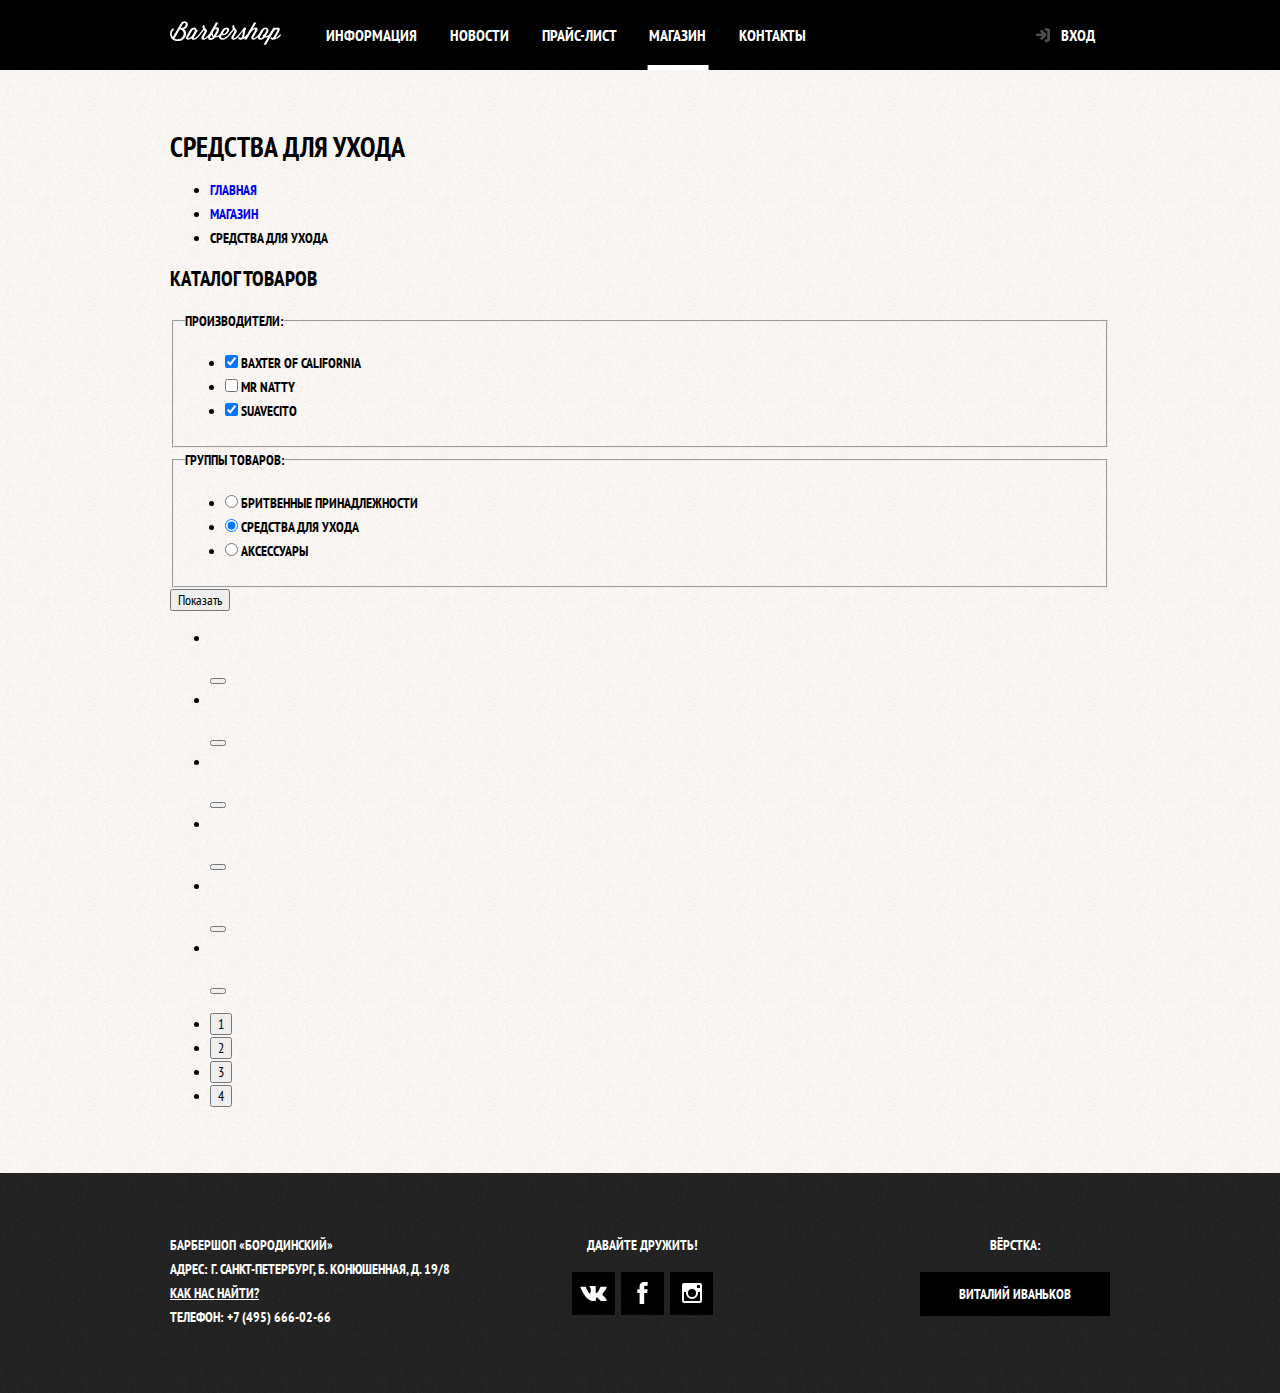
==== catalog.html @ a15e8969 "Исправлена вёрстка страницы Catalog" ====
<!DOCTYPE html>
<html lang="ru">

<head>
  <meta charset="UTF-8">
  <meta name="viewport" content="width=device-width, initial-scale=1.0">
  <link rel="stylesheet"
    href="https://fonts.googleapis.com/css?family=PT+Sans+Narrow:400,700&amp;subset=latin,cyrillic">
  <link rel="stylesheet" href="css/normalize.css">
  <link rel="stylesheet" href="css/style.css">
  <title>Барбершоп «Бородинский»</title>
</head>

<body class="inner-page">


  <header class="main-header">
    <nav class="main-navigation">
      <div class="main-navigation-wrapper">
        <div class="container">
          <a class="main-logo" href="index.html"><img src="img/icon/logo.svg" width="111" height="24"
              alt="Логотип барбершопа «Бородинский»"></a>
          <ul class="site-navigation">
            <li><a href="info.html">Информация</a></li>
            <li><a href="news.html">Новости</a></li>
            <li><a href="price.html">Прайс-лист</a></li>
            <li class="site-navigation-current"><a>Магазин</a></li>
            <li><a href="contacts.html">Контакты</a></li>
          </ul>
          <ul class="user-navigation">
            <li>
              <a class="login-link" href="login.html">
                Вход
              </a>
            </li>
          </ul>
        </div>
      </div>
    </nav>
  </header>

  <main class="container">

    <div class="inner-page-container">
      <h1 class="page-title">Средства для ухода</h1>
      <ul>
        <li><a href="index.html">Главная</a></li>
        <li><a href="catalog.html">Магазин</a></li>
        <li><a>Средства для ухода</a></li>
      </ul>
    </div>
    <section>
      <h2>Каталог товаров</h2>
      <div>
        <form class="filter" method="GET" action="">
          <fieldset>
            <legend>Производители:</legend>
            <ul>
              <li>
                <input type="checkbox" name="baxter-of-california" id="filter-baxter-of-california" checked>
                <label for="filter-baxter-of-california">
                  Baxter of California
                </label>
              </li>
              <li>
                <input type="checkbox" name="mr-natty" id="filter-mr-natty">
                <label for="filter-mr-natty">
                  Mr Natty
                </label>
              </li>
              <li>
                <input type="checkbox" name="suavecito" id="filter-suavecito" checked>
                <label for="filter-suavecito">
                  Suavecito
                </label>
              </li>
            </ul>
          </fieldset>
          <fieldset>
            <legend>Группы товаров:</legend>
            <ul>
              <li>
                <input type="radio" name="product-group" value="shaving" id="filter-shave">
                <label for="filter-shave">
                  Бритвенные принадлежности
                </label>
              </li>
              <li>
                <input type="radio" name="product-group" value="hair-care" id="filter-care" checked>
                <label for="filter-care">
                  Средства для ухода
                </label>
              </li>
              <li>
                <input type="radio" name="product-group" value="accessories" id="filter-accessories">
                <label for="filter-accessories">
                  Аксессуары
                </label>
              </li>
            </ul>
          </fieldset>
          <button type="submit">Показать</button>
        </form>
      </div>
      <div>
        <ul>
          <li>
            <img src="" alt="">
            <p><span></span></p>
            <span></span><button type="button"></button>
          </li>
          <li>
            <img src="" alt="">
            <p><span></span></p>
            <span></span><button type="button"></button>
          </li>
          <li>
            <img src="" alt="">
            <p><span></span></p>
            <span></span><button type="button"></button>
          </li>
          <li>
            <img src="" alt="">
            <p><span></span></p>
            <span></span><button type="button"></button>
          </li>
          <li>
            <img src="" alt="">
            <p><span></span></p>
            <span></span><button type="button"></button>
          </li>
          <li>
            <img src="" alt="">
            <p><span></span></p>
            <span></span><button type="button"></button>
          </li>
        </ul>
      </div>
      <div>
        <ul>
          <li><button type="button">1</button></li>
          <li><button type="button">2</button></li>
          <li><button type="button">3</button></li>
          <li><button type="button">4</button></li>
        </ul>
      </div>
    </section>
  </main>

  <footer class="main-footer">
    <div class="container">
      <p class="footer-contacts">
        Барбершоп «Бородинский»<br>
        Адрес: г. Санкт-Петербург, Б. Конюшенная, д. 19/8<br>
        <a href="map.html">Как нас найти?</a><br>
        Телефон: +7 (495) 666-02-66
      </p>

      <div class="footer-social">
        <b>Давайте дружить!</b>
        <ul>
          <li>
            <a class="social-button" href="#">
              <span class="visually-hidden">Вконтакте</span>
              <svg xmlns="http://www.w3.org/2000/svg" width="27" height="15" viewBox="0 0 26.14 14.91">
                <path
                  d="M26 13.47l-.09-.17a13.55 13.55 0 0 0-2.6-3q-.87-.83-1.1-1.12A1 1 0 0 1 22 8a10.27 10.27 0 0 1 1.22-1.78l.88-1.16q2.35-3.13 2-4L26 .94a.8.8 0 0 0-.4-.22 2.14 2.14 0 0 0-.87 0h-3.92a.51.51 0 0 0-.27 0h-.3a.6.6 0 0 0-.15.14.93.93 0 0 0-.14.24 22.22 22.22 0 0 1-1.46 3.06q-.5.84-.93 1.46a7 7 0 0 1-.71.91 4.94 4.94 0 0 1-.52.47q-.23.18-.35.15l-.23-.05a.9.9 0 0 1-.31-.33 1.49 1.49 0 0 1-.16-.53V1.6a3.14 3.14 0 0 0 0-.62 2.12 2.12 0 0 0-.14-.44.73.73 0 0 0-.28-.33 1.57 1.57 0 0 0-.46-.18A9 9 0 0 0 12.57 0a8.93 8.93 0 0 0-3.25.33 1.83 1.83 0 0 0-.52.41q-.25.3-.07.33a1.67 1.67 0 0 1 1.16.59l.08.16a2.6 2.6 0 0 1 .19.63 6.32 6.32 0 0 1 .12 1 10.59 10.59 0 0 1 0 1.7q-.07.71-.13 1.1a2.21 2.21 0 0 1-.18.64 2.69 2.69 0 0 1-.16.3l-.07.07a1 1 0 0 1-.37.07.86.86 0 0 1-.46-.19 3.27 3.27 0 0 1-.56-.52 7 7 0 0 1-.66-.93q-.37-.6-.76-1.42l-.22-.39q-.2-.38-.56-1.11t-.62-1.43A.9.9 0 0 0 5.2.9h-.07a.93.93 0 0 0-.22-.16A1.44 1.44 0 0 0 4.6.65L.87.68A1 1 0 0 0 .1.94L0 1a.44.44 0 0 0 0 .22 1.08 1.08 0 0 0 .08.37Q.9 3.53 1.86 5.31t1.66 2.87Q4.23 9.27 5 10.24t1 1.24l.37.41.34.33a8.06 8.06 0 0 0 1 .78 16.34 16.34 0 0 0 1.4.9 7.6 7.6 0 0 0 1.79.72 6.19 6.19 0 0 0 2 .22h1.57a1.08 1.08 0 0 0 .72-.3l.05-.07a.9.9 0 0 0 .1-.25 1.38 1.38 0 0 0 0-.37 4.48 4.48 0 0 1 .09-1.05 2.77 2.77 0 0 1 .23-.71 1.74 1.74 0 0 1 .29-.4 1.19 1.19 0 0 1 .23-.2h.11a.86.86 0 0 1 .77.21 4.52 4.52 0 0 1 .83.79q.39.47.93 1.05a6.41 6.41 0 0 0 1 .87l.27.16a3.31 3.31 0 0 0 .71.3 1.53 1.53 0 0 0 .76.07l3.48-.05a1.58 1.58 0 0 0 .8-.17.68.68 0 0 0 .34-.37 1.06 1.06 0 0 0 0-.46 1.71 1.71 0 0 0-.1-.36z"
                  fill="#fff" />
              </svg>
            </a>
          </li>
          <li>
            <a class="social-button" href="#">
              <span class="visually-hidden">Фейсбук</span>
              <svg xmlns="http://www.w3.org/2000/svg" width="19" height="22" viewBox="0 0 10.15 21.74">
                <path
                  d="M3.34 1.12A4.77 4.77 0 0 1 6.53 0h3.61v3.81H7.81a1.07 1.07 0 0 0-1.09.83v2.55h3.42c-.08 1.23-.24 2.45-.41 3.67h-3v10.87H2.21V10.86H0V7.21h2.19V3.66a3.83 3.83 0 0 1 1.15-2.54z"
                  fill="#fff" />
              </svg>
            </a>
          </li>
          <li>
            <a class="social-button" href="#">
              <span class="visually-hidden">Инстаграм</span>
              <svg xmlns="http://www.w3.org/2000/svg" width="20" height="20" viewBox="0 0 20 20">
                <path
                  d="M18 0H2a2 2 0 0 0-2 2v16a2 2 0 0 0 2 2h16a2 2 0 0 0 2-2V2a2 2 0 0 0-2-2zm-8 6a4 4 0 1 1-4 4 4 4 0 0 1 4-4zM2.5 18a.47.47 0 0 1-.5-.5V9h2.1a3.4 3.4 0 0 0-.1 1 6 6 0 1 0 12 0 3.4 3.4 0 0 0-.1-1H18v8.5a.47.47 0 0 1-.5.5zM18 4.5a.47.47 0 0 1-.5.5h-2a.47.47 0 0 1-.5-.5v-2a.47.47 0 0 1 .5-.5h2a.47.47 0 0 1 .5.5z"
                  fill="#fff" />
              </svg>
            </a>
          </li>
        </ul>
      </div>

      <p class="footer-copyright">
        <b>Вёрстка:</b>
        <a class="button" href="https://github.com/vaivankov">Виталий Иваньков</a>
      </p>
    </div>
  </footer>

  <section class="modal modal-login">
    <h2>Личный кабинет</h2>
    <p class="modal-description">Введите свой логин и пароль</p>
    <form class="login-form" method="POST" action="https://echo.htmlacademy.ru">
      <p>
        <label class="visually-hidden" for="user-login">Логин</label>
        <input class="login-icon-user" id="user-login" type="text" name="login" placeholder="email@example.com">
      </p>
      <p>
        <label class="visually-hidden" for="user-password">Пароль</label>
        <input class="login-icon-password" id="user-password" type="password" name="password"
          placeholder="&#149&#149&#149&#149&#149&#149&#149&#149&#149&#149&#149&#149">
      </p>
      <p class="login-help">
        <label class="login-checkbox">
          <input type="checkbox" name="remember" class="visually-hidden">
          <span class="checkbox-indicator"></span>
          Запомнить меня
        </label>
        <a class="restore" href="#">Я забыл пароль!</a>
      </p>
      <button class="button" type="submit">Войти</button>
    </form>
    <button class="modal-close" type="button">
      <span class="visually-hidden">Закрыть</span>
    </button>
  </section>

  <section class="modal modal-map">
    <h2 class="visually-hidden">Как до нас добраться</h2>
    <p>
      <img src="img/common/map.png" width="780" height="560"
        alt="Расположение офиса компании на карте по адресу: г. Санкт-Петербург, ул. Б. Конюшенная, д. 19/8">
    </p>
    <button class="modal-close" type="button">
      <span class="visually-hidden">Закрыть</span>
    </button>
  </section>

</body>

</html>
---- css/style.css ----
input[type="checkbox"].visually-hidden,
input[type="radio"].visually-hidden,
.visually-hidden:not(:focus):not(:active) {
	position: absolute;

	width: 1px;
	height: 1px;
	margin: -1px;
	border: 0;
	padding: 0;

	white-space: nowrap;

	clip-path: inset(100%);
	clip: rect(0 0 0 0);
	overflow: hidden;
}

body {
	min-width: 960px;
	margin: 0;
	padding: 0;

	font-family: "PT Sans Narrow", Arial, sans-serif;
	font-size: 14px;
	line-height: 24px;
	font-weight: 700;
	color: #ffffff;
	text-transform: uppercase;

	background-color: #000000;
	background-image: url("../img/common/bg.jpg");
	background-position: top center;
	background-repeat: no-repeat;
}

.inner-page {
	color: #000000;

	background-color: #f9f6f3;
	background-image: url("../img/common/pattern-light.png");
	background-position: 0 0;
	background-repeat: repeat;
}

a {
	text-decoration: none;
}

img {
	max-width: 100%;
	height: auto;
}

.button {
	display: inline-block;
	margin-right: 15px;
	padding: 10px 30px;

	font: inherit;
	text-align: center;
	color: #ffffff;
	vertical-align: middle;
	text-transform: uppercase;

	background-color: #000000;
	border: none;
}

.button:hover,
.button:focus,
.button:active {
	background-color: #663d15;
}

.button.disabled,
.button:disabled {
	cursor: default;
	opacity: 0.5;
	background-color: #000000;
}

.main-navigation {
	font-size: 16px;
	line-height: 20px;
	color: #ffffff;

	margin-bottom: 60px;

	background-color: #000000;
}

.site-navigation,
.user-navigation {
	list-style: none;
}

.site-navigation a,
.user-navigation a {
	display: block;
	padding: 25px 15px;

	color: #ffffff;
}

.site-navigation a:hover,
.site-navigation a:focus,
.user-navigation a:hover,
.user-navigation a:focus {
	background-color: #242424;
}

.feature-list {
	list-style: none;
}

.feature-item {
	text-align: center;
}

.feature-item h3 {
	position: relative;

	margin: 0;
	margin-bottom: 60px;

	font-size: 30px;
	line-height: 42px;
}

.feature-item h3::after {
	content: "";

	position: absolute;
	bottom: -30px;
	left: 50%;

	width: 20px;
	height: 20px;
	margin-left: -10px;

	background-color: #ffffff;

	transform: rotate(45deg);
}

.feature-item p {
	margin: 0 10px;
}

.index-columns {
	display: flex;
	justify-content: space-between;
	padding: 50px 80px;
	margin-bottom: 35px;

	color: #000000;

	background-color: #f8f5f2;
	background-image: url("../img/common/line.png"),
		url("../img/common/pattern-light.png");
	background-position: center, 0 0;
	background-repeat: no-repeat, repeat;
}

.index-columns h2 {
	margin: 0;
	margin-bottom: 25px;

	font-size: 30px;
	line-height: 30px;
}

.gallery {
	width: 300px;
}

.gallery-container {
	position: relative;

	height: 260px;
}

.gallery-content {
	height: 164px;
	margin: 0;

	background: #cccccc;
	border: 7px solid #ffffff;
}

.gallery-content img {
	width: 286px;
	height: 164px;
}

.appointment-item input {
	font: inherit;

	background-color: transparent;
	border: 2px solid #000000;
}

.appointment-item input:focus {
	border-color: #663d15;
}

.appointment .button {
	display: block;
	width: 100%;
	margin-top: 10px;
	margin-right: 0;
}

.inner-columns {
	display: flex;
	justify-content: space-between;
	flex-wrap: wrap;

	margin: 60px 0;
}

.inner-columns-left,
.inner-columns-right {
	width: 460px;
}

.inner-columns-left *:first-child,
.inner-columns-right *:first-child {
	margin-top: 0;
}

.inner-columns-left *:last-child,
.inner-columns-right *:last-child {
	margin-bottom: 0;
}

.inner-columns > h3:first-child {
	width: 460px;
	margin-top: 0;
	margin-right: 460px;
	margin-right: calc(100% - 460px);
}

.inner-content {
	margin-bottom: 75px;
}

.inner-content h2 {
	margin-top: 60px;
	margin-bottom: 30px;

	font-size: 24px;
	line-height: 30px;
}

.inner-content h3 {
	margin-top: 60px;
	margin-bottom: 30px;

	font-size: 20px;
	line-height: 24px;
}

.inner-content h2 + h3 {
	margin-top: 30px;
}

.inner-content p {
	margin: 14px 0;
}

.inner-content table {
	border-collapse: collapse;
}

.inner-content td {
	padding: 10px 15px;

	border: 2px solid #000;
}

.inner-content .big-heading {
	display: flex;
	align-items: center;

	margin-top: 55px;
	margin-bottom: 65px;

	font-size: 48px;
	line-height: 48px;
	text-align: center;
}

.big-heading::before,
.big-heading::after {
	content: "";

	flex-grow: 1;
	flex-shrink: 0;

	width: 50px;
	height: 2px;

	background: #000;
}

.big-heading::before {
	margin-right: 25px;
}

.big-heading::after {
	margin-left: 25px;
}

.custom-list-1 {
	margin: 14px 0;
	padding: 0;

	list-style: none;
}

.custom-list-1 li {
	position: relative;

	margin-bottom: 15px;
	padding-left: 20px;
}

.custom-list-1 li::before {
	content: "";

	position: absolute;
	top: 7px;
	left: 0;

	width: 7px;
	height: 7px;

	background-color: #000;
	transform: rotate(45deg);
}

.custom-table-1 {
	width: 100%;
}

.custom-table-1 td {
	width: 50%;
}

.custom-table-1 td:last-child {
	text-align: center;
}

.main-footer {
	color: #ffffff;

	background-color: #212121;
	background-image: url("../img/common/pattern-dark.png");
	background-position: 0 0;
	background-repeat: repeat;
}

.footer-contacts a {
	color: #ffffff;
	text-decoration: underline;
}

.footer-contacts a:hover,
.footer-contacts a:focus {
	text-decoration: none;
}

.footer-social {
	width: 145px;

	text-align: center;
}

.footer-social ul {
	display: flex;
	flex-wrap: wrap;
	justify-content: space-between;

	width: 141px;
	margin: 0 auto;
	padding: 0;

	list-style: none;
}

.social-button {
	display: flex;
	align-items: center;
	justify-content: center;
	margin-bottom: 10px;

	width: 43px;
	height: 43px;

	background-color: #000000;
}

.social-button:hover,
.social-button:focus {
	background-color: #ffffff;
}

.social-button:hover path,
.social-button:focus path {
	fill: #000000;
}

.footer-copyright {
	text-align: center;
}

.footer-copyright .button:hover,
.footer-copyright .button:focus {
	color: #000000;

	background-color: #ffffff;
}

.modal {
	color: #000000;

	background: #f8f3f0;
	background-image: url("../img/common/pattern-light.png");
	background-position: 0 0;
	background-repeat: repeat;
}

.modal h2 {
	font-size: 30px;
	line-height: 42px;
}

.login-form {
	margin: 0;
	margin-bottom: 10px;
}

.login-form .button {
	width: 100%;
	margin-right: 0;
}

.login-form .login-help {
	display: flex;
	flex-wrap: wrap;
	justify-content: space-between;
	margin: 15px 0;
}

.login-form input[type="text"],
.login-form input[type="password"] {
	box-sizing: border-box;
	width: 300px;
	padding: 10px 15px;
	padding-right: 40px;

	font: inherit;
	color: #000000;
	text-transform: inherit;

	background-color: #f9f6f3;
	border: 2px solid #000000;
}

.login-form input:focus {
	border-color: #663d15;
}

.login-checkbox {
	position: relative;

	padding-left: 30px;

	cursor: pointer;
}

.login-checkbox input[type="checkbox"] + .checkbox-indicator {
	position: absolute;
	top: 0;
	left: 0;

	width: 17px;
	height: 17px;

	border: 2px solid #000000;
}

.login-checkbox input[type="checkbox"]:focus + .checkbox-indicator {
	border-color: #663d15;
	outline: thin dotted;
	outline: 5px auto -webkit-focus-ring-color;
}

.login-checkbox input[type="checkbox"]:checked + .checkbox-indicator::before,
.login-checkbox input[type="checkbox"]:checked + .checkbox-indicator::after {
	content: "";

	position: absolute;
	top: 8px;
	left: 1px;

	width: 15px;
	height: 2px;

	background-color: #000000;
}

.login-checkbox input[type="checkbox"]:checked + .checkbox-indicator::before {
	transform: rotate(45deg);
}

.login-checkbox input[type="checkbox"]:checked + .checkbox-indicator::after {
	transform: rotate(-45deg);
}

.login-checkbox:hover,
.login-checkbox:focus {
	color: #663d15;
}

.login-icon-user {
	background-image: url("../img/icon/user.svg");
	background-position: 270px center;
	background-repeat: no-repeat;
}

.login-icon-password {
	background-image: url("../img/icon/lock.svg");
	background-position: 270px center;
	background-repeat: no-repeat;
}

.restore {
	color: inherit;
	text-decoration: underline;
}

.restore:hover,
.restore:focus {
	text-decoration: none;
}

.container {
	width: 940px;
	margin: 0 auto;
	padding: 0 10px;
}

.main-header {
	margin-bottom: 65px;
}

.main-navigation {
	display: flex;
	flex-direction: column;
	justify-content: space-around;
	align-items: center;
}

.main-header-logo {
	order: 2;
	width: 368px;
	min-height: 153px;

	margin-top: 60px;
}

.main-logo {
	margin-right: 30px;
}

.main-navigation-wrapper {
	width: 100%;
}

.main-navigation-wrapper .container {
	display: flex;
	justify-content: space-between;
	align-items: center;
	min-height: 70px;
}

.site-navigation {
	display: flex;
	flex-wrap: wrap;
	justify-content: space-between;
	width: 510px;
	margin: 0;
	margin-right: auto;
	padding: 0;

	list-style: none;
}

.site-navigation-current {
	position: relative;
}

.site-navigation-current::after {
	content: "";
	width: 70%;

	bottom: 0;
	left: 50%;

	transform: translate(-50%, 0);

	position: absolute;
	border-bottom: 5px solid white;
}

.user-navigation {
	display: flex;
	justify-content: flex-end;
	width: 140px;
	margin: 0;
	padding: 0;

	list-style: none;
}

.user-navigation .login-link {
	position: relative;
	padding-left: 50px;
}

.login-link::before {
	content: "";

	position: absolute;
	top: 27px;
	left: 24px;

	background-image: url("../img/icon/login.svg");
	background-repeat: no-repeat;
	background-position: 0 0;
	opacity: 0.3;

	width: 16px;
	height: 18px;
}

.login-link:hover::before,
.login-link:focus::before,
.login-link:active::before {
	opacity: 1;
}

.features {
	margin-bottom: 85px;
}

.features-list {
	display: flex;
	justify-content: space-between;
	margin: 0;
	padding: 0;

	list-style: none;

	min-height: 170px;
}

.feature-item {
	width: 280px;

	min-height: 170px;
}

.news {
	width: 380px;
}

.news-list {
	margin: 0;
	margin-bottom: 25px;
	padding: 0;

	list-style: none;
}

.news-list time {
	text-transform: none;
}

.news-item {
	margin-bottom: 20px;
}

.news-item > p {
	margin: 0;
}

.gallery-button {
	box-sizing: border-box;
	position: absolute;
	bottom: 0;

	width: 140px;
	margin: 0;
}

.gallery-button-back {
	left: 0;
}

.gallery-button-next {
	right: 0;
}

.contacts {
	width: 350px;
}

.contacts p {
	margin: 0;
	margin-bottom: 20px;
}

.appointment {
	width: 300px;
}

.appointment-info {
	margin: 0;
	margin-bottom: 15px;
}

.appointment-form {
	display: flex;
	flex-wrap: wrap;
	justify-content: space-between;
}

.appointment-item {
	width: 140px;
	margin: 0;
	margin-bottom: 10px;
}

.appointment-item input {
	box-sizing: border-box;
	width: 140px;
	padding: 6px 15px 6px 7px;

	font: inherit;
}

.appointment-item input:focus {
	border-color: #663d15;
}

.appointment-item label {
	display: block;
	margin-bottom: 5px;
	margin-left: 15px;
}

.main-footer {
	padding: 60px 0;
	margin-top: 65px;
}

.main-footer .container {
	display: flex;
}

.footer-contacts {
	width: 320px;
	margin: 0;
	margin-right: 80px;

	min-height: 100px;
}

.footer-social {
	width: 145px;
	min-height: 100px;
}

.footer-social b {
	display: block;
	margin-bottom: 15px;
}

.footer-copyright {
	width: 190px;
	margin: 0;
	margin-left: auto;
}

.footer-copyright b {
	display: block;
	margin-bottom: 15px;
}

.footer-copyright a {
	display: block;
	margin-right: 0;
}

.modal {
	position: fixed;

	color: #000000;

	background-color: #f8f3f0;
	background-image: url("../img/common/pattern-light.png");
	background-position: 0 0;
	background-repeat: repeat;
	box-shadow: 0 30px 50px rgba(0, 0, 0, 0.7);
}

.modal-login {
	top: 120px;
	left: 50%;

	display: none;

	width: 300px;
	margin-left: -230px;
	padding: 50px 80px;
}

.modal-login h2 {
	margin: 0;
	margin-bottom: 20px;

	font-size: 30px;
	line-height: 42px;
}

.modal-description {
	margin: 0;
	margin-bottom: 10px;
}

.modal-close {
	position: absolute;
	top: -14px;
	right: -27px;

	width: 22px;
	height: 22px;

	border: 0;

	background-color: transparent;

	cursor: pointer;
}

.modal-close::before,
.modal-close::after {
	content: "";

	position: absolute;
	top: 10px;
	left: 2px;

	width: 19px;
	height: 3px;

	background-color: #d0d0d0;
}

.modal-close::before {
	transform: rotate(45deg);
}

.modal-close::after {
	transform: rotate(-45deg);
}

.modal-map {
	top: 50%;
	left: 50%;

	display: none;
	width: 766px;
	height: 561px;
	margin-top: -280px;
	margin-left: -390px;

	border: 7px solid white;
}

.modal-map p {
	margin: 0;
}

.breadcrumbs {
	padding: 0;
	display: flex;
	list-style: none;
}

.breadcrumbs a {
	color: #000000;
}

.breadcrumbs li {
	position: relative;

	margin-right: 40px;
}

.breadcrumbs li:not(:last-of-type)::after {
	content: "";
	position: absolute;

	top: 7px;
	right: -24px;

	transform: rotate(45deg);

	height: 7px;
	width: 7px;

	background-color: #000000;
}

.breadcrumbs-current {
	opacity: 0.3;
}
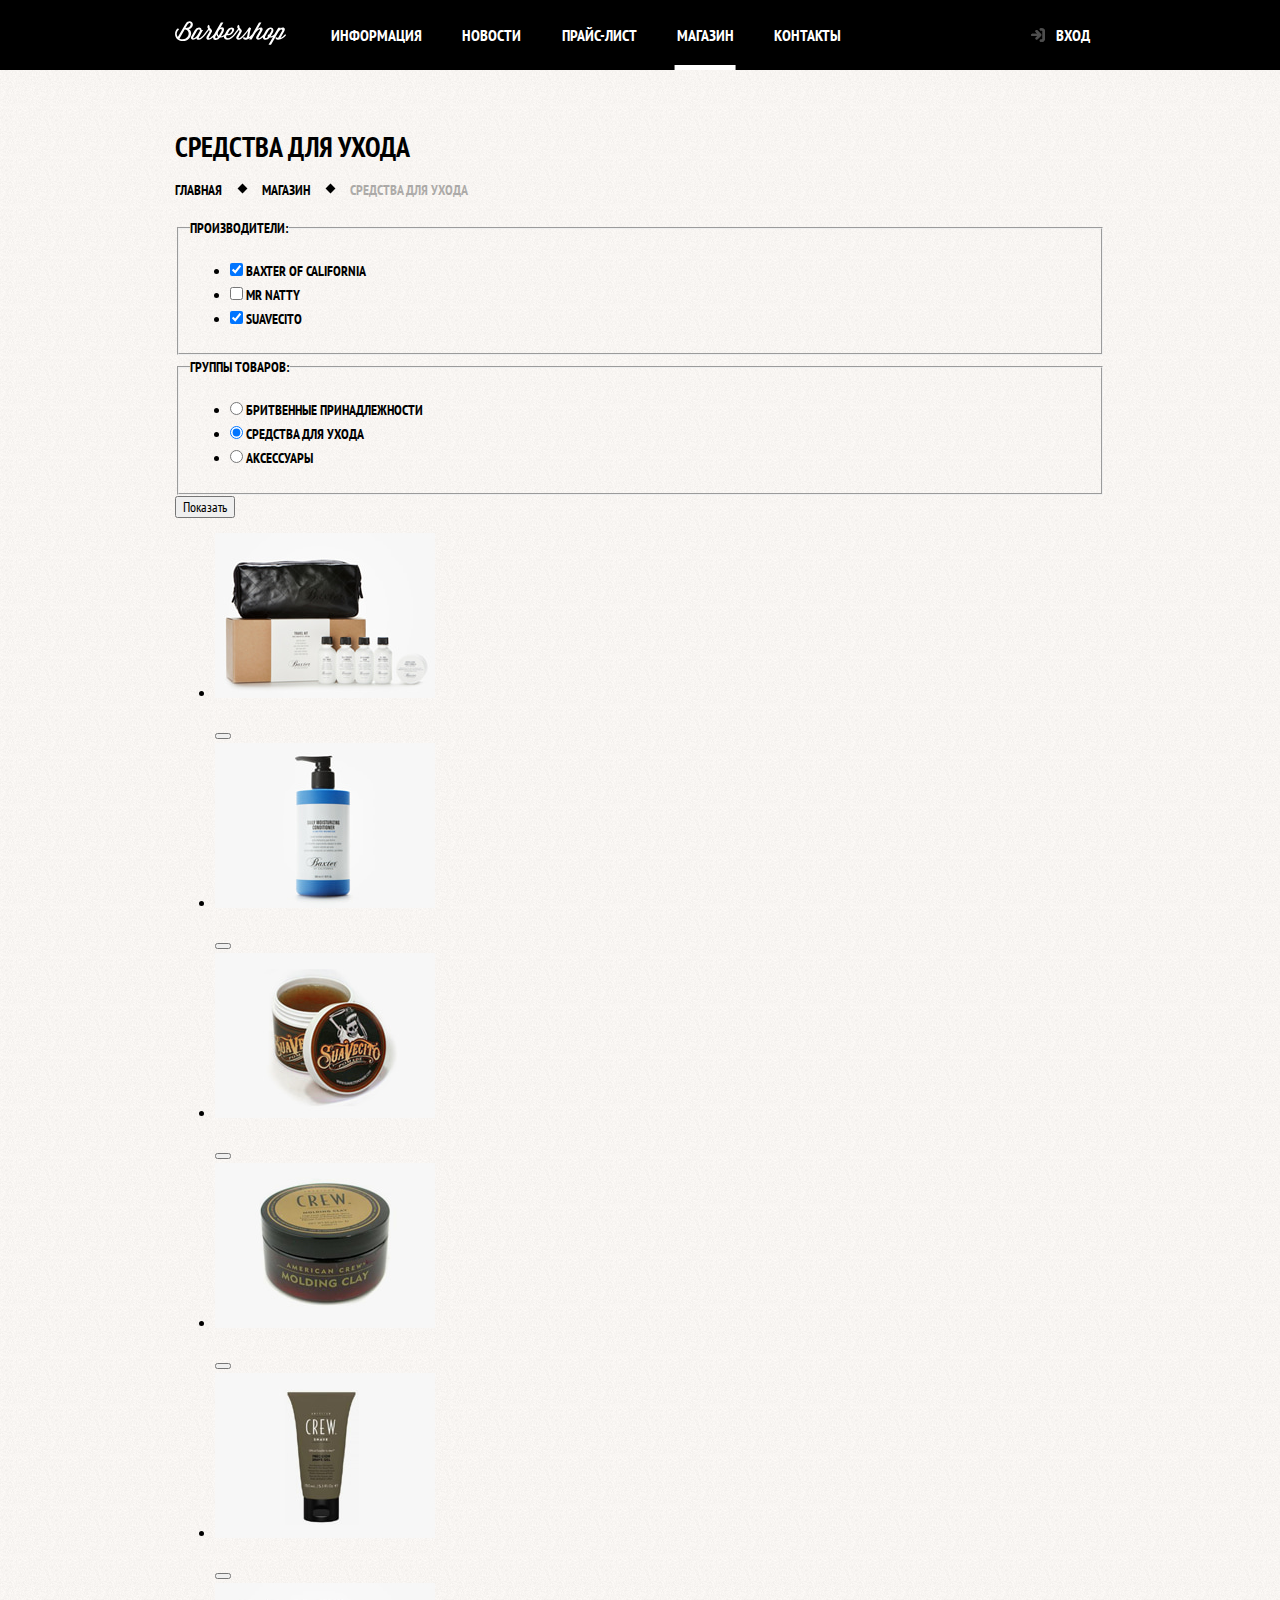
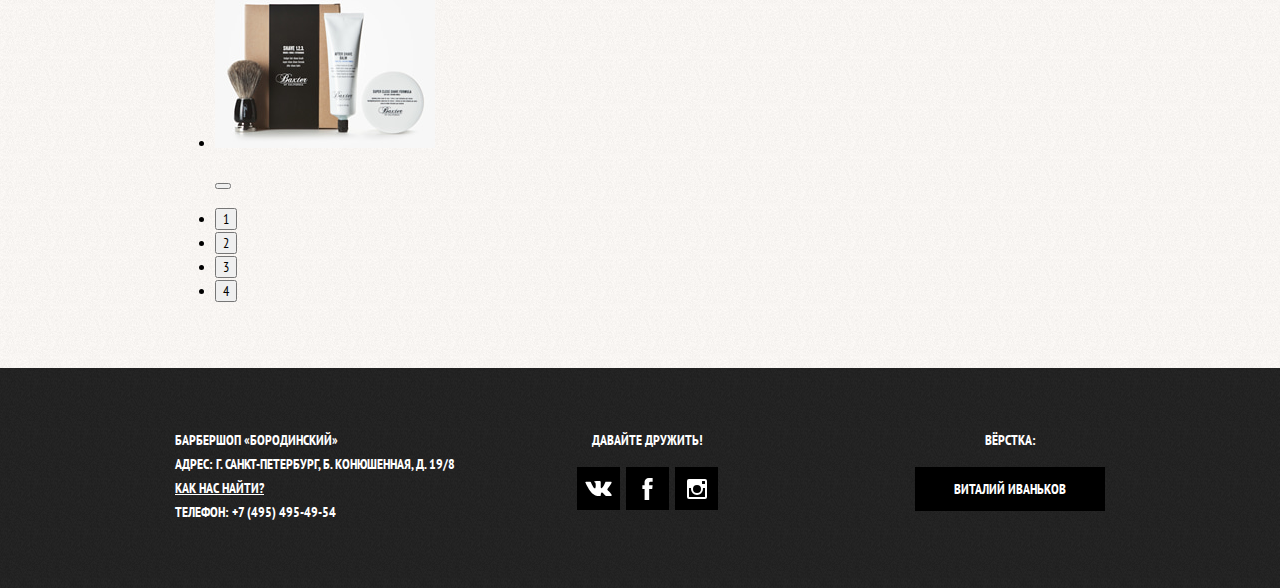
==== commit 989d0be7: "Добавлены изображения товаров" ====
--- a/catalog.html
+++ b/catalog.html
@@ -43,16 +43,19 @@
 
     <div class="inner-page-container">
       <h1 class="page-title">Средства для ухода</h1>
-      <ul>
+      <ul class="breadcrumbs">
         <li><a href="index.html">Главная</a></li>
-        <li><a href="catalog.html">Магазин</a></li>
-        <li><a>Средства для ухода</a></li>
+        <li><a>Магазин</a></li>
+        <li class="breadcrumbs-current"><a>Средства для ухода</a></li>
       </ul>
     </div>
+
+    <div class="inner-page-container">
+    </div>
     <section>
-      <h2>Каталог товаров</h2>
+      <h2 class="visually-hidden">Каталог товаров</h2>
       <div>
-        <form class="filter" method="GET" action="">
+        <form class="filter" method="GET" action="https://echo.htmlacademy.ru">
           <fieldset>
             <legend>Производители:</legend>
             <ul>
@@ -105,32 +108,32 @@
       <div>
         <ul>
           <li>
-            <img src="" alt="">
-            <p><span></span></p>
-            <span></span><button type="button"></button>
-          </li>
-          <li>
-            <img src="" alt="">
-            <p><span></span></p>
-            <span></span><button type="button"></button>
-          </li>
-          <li>
-            <img src="" alt="">
-            <p><span></span></p>
-            <span></span><button type="button"></button>
-          </li>
-          <li>
-            <img src="" alt="">
-            <p><span></span></p>
-            <span></span><button type="button"></button>
-          </li>
-          <li>
-            <img src="" alt="">
-            <p><span></span></p>
-            <span></span><button type="button"></button>
-          </li>
-          <li>
-            <img src="" alt="">
+            <img src="img/goods/Trip tools Baxter of California.jpg" alt="Фото товара: 'Набор для путешествий  «Baxter of California»' ">
+            <p><span></span></p>
+            <span></span><button type="button"></button>
+          </li>
+          <li>
+            <img src="img/goods/Water Baxter of California.jpg" alt="Фото товара: 'Увлажняющий кондиционер  «Baxter of California»' ">
+            <p><span></span></p>
+            <span></span><button type="button"></button>
+          </li>
+          <li>
+            <img src="img/goods/Gel SUAVECITO.jpg" alt="Фото товара: 'Гель для волос «SUAVECITO»' ">
+            <p><span></span></p>
+            <span></span><button type="button"></button>
+          </li>
+          <li>
+            <img src="img/goods/Clay American crew.jpg" alt="Фото товара: 'Глина для укладки волос  «American crew»' ">
+            <p><span></span></p>
+            <span></span><button type="button"></button>
+          </li>
+          <li>
+            <img src="img/goods/Gel American crew.jpg" alt="Фото товара: 'Гель для волос «AMERICAN CREW»' ">
+            <p><span></span></p>
+            <span></span><button type="button"></button>
+          </li>
+          <li>
+            <img src="img/goods/Shaving tools Baxter of California.jpg" alt="Фото товара: 'Набор для бритья «Baxter of California»' ">
             <p><span></span></p>
             <span></span><button type="button"></button>
           </li>
@@ -153,7 +156,7 @@
         Барбершоп «Бородинский»<br>
         Адрес: г. Санкт-Петербург, Б. Конюшенная, д. 19/8<br>
         <a href="map.html">Как нас найти?</a><br>
-        Телефон: +7 (495) 666-02-66
+        Телефон: +7 (495) 495-49-54
       </p>
 
       <div class="footer-social">
@@ -222,22 +225,30 @@
       </p>
       <button class="button" type="submit">Войти</button>
     </form>
-    <button class="modal-close" type="button">
+    <button class="modal-close modal-login-close" type="button">
       <span class="visually-hidden">Закрыть</span>
     </button>
   </section>
 
   <section class="modal modal-map">
     <h2 class="visually-hidden">Как до нас добраться</h2>
-    <p>
+    <p class="modal-map-container">
       <img src="img/common/map.png" width="780" height="560"
         alt="Расположение офиса компании на карте по адресу: г. Санкт-Петербург, ул. Б. Конюшенная, д. 19/8">
     </p>
-    <button class="modal-close" type="button">
+    <button class="modal-close modal-map-close" type="button">
       <span class="visually-hidden">Закрыть</span>
     </button>
   </section>
 
+  <script src="js/variables.js"></script>
+  <script src="js/func__showModalWidow.js"></script>
+  <script src="js/func__closeModalWindow.js"></script>
+  <script src="js/func__checkIsHotKey.js"></script>
+  <script src="js/func__checkLocalStorage.js"></script>
+  <script src="js/func__validateForm.js"></script>
+  <script src="js/func__addMap.js"></script>
+  <script src="js/handlers.js"></script>
 </body>
 
 </html>--- a/css/style.css
+++ b/css/style.css
@@ -548,7 +548,7 @@
 }
 
 .container {
-	width: 940px;
+	width: 930px;
 	margin: 0 auto;
 	padding: 0 10px;
 }
@@ -591,7 +591,7 @@
 	display: flex;
 	flex-wrap: wrap;
 	justify-content: space-between;
-	width: 510px;
+	width: 540px;
 	margin: 0;
 	margin-right: auto;
 	padding: 0;
@@ -844,8 +844,8 @@
 
 .modal-close {
 	position: absolute;
-	top: -14px;
-	right: -27px;
+	top: -25px;
+	right: -30px;
 
 	width: 22px;
 	height: 22px;
@@ -930,3 +930,42 @@
 .breadcrumbs-current {
 	opacity: 0.3;
 }
+
+.modal-map-container iframe {
+	max-width: 100%;
+}
+
+.modal-map-container img {
+	cursor: pointer;
+}
+
+.modal-show-animation {
+	animation: bounce 0.6s;
+}
+
+.modal-hide-animation {
+	animation: flyUp 0.6s;
+}
+
+.modal-error-animation {
+	animation-name: shake;
+	animation-duration: 0.6s;
+}
+
+@keyframes shake {
+	0%, 100% { transform: translateX(0); }
+	10%, 30%, 50%, 70%, 90% { transform: translateX(-10px); }
+	20%, 40%, 60%, 80% { transform: translateX(10px); }
+}
+
+@keyframes bounce {
+	0% { transform: translateY(-2000px); }
+	70% { transform: translateY(30px); }
+	90% { transform: translateY(-10px); }
+	100% { transform: translateY(0px); }
+}
+
+@keyframes flyUp {
+	0% { transform: translateY(0px); }
+	100% { transform: translateY(-2000px); }
+}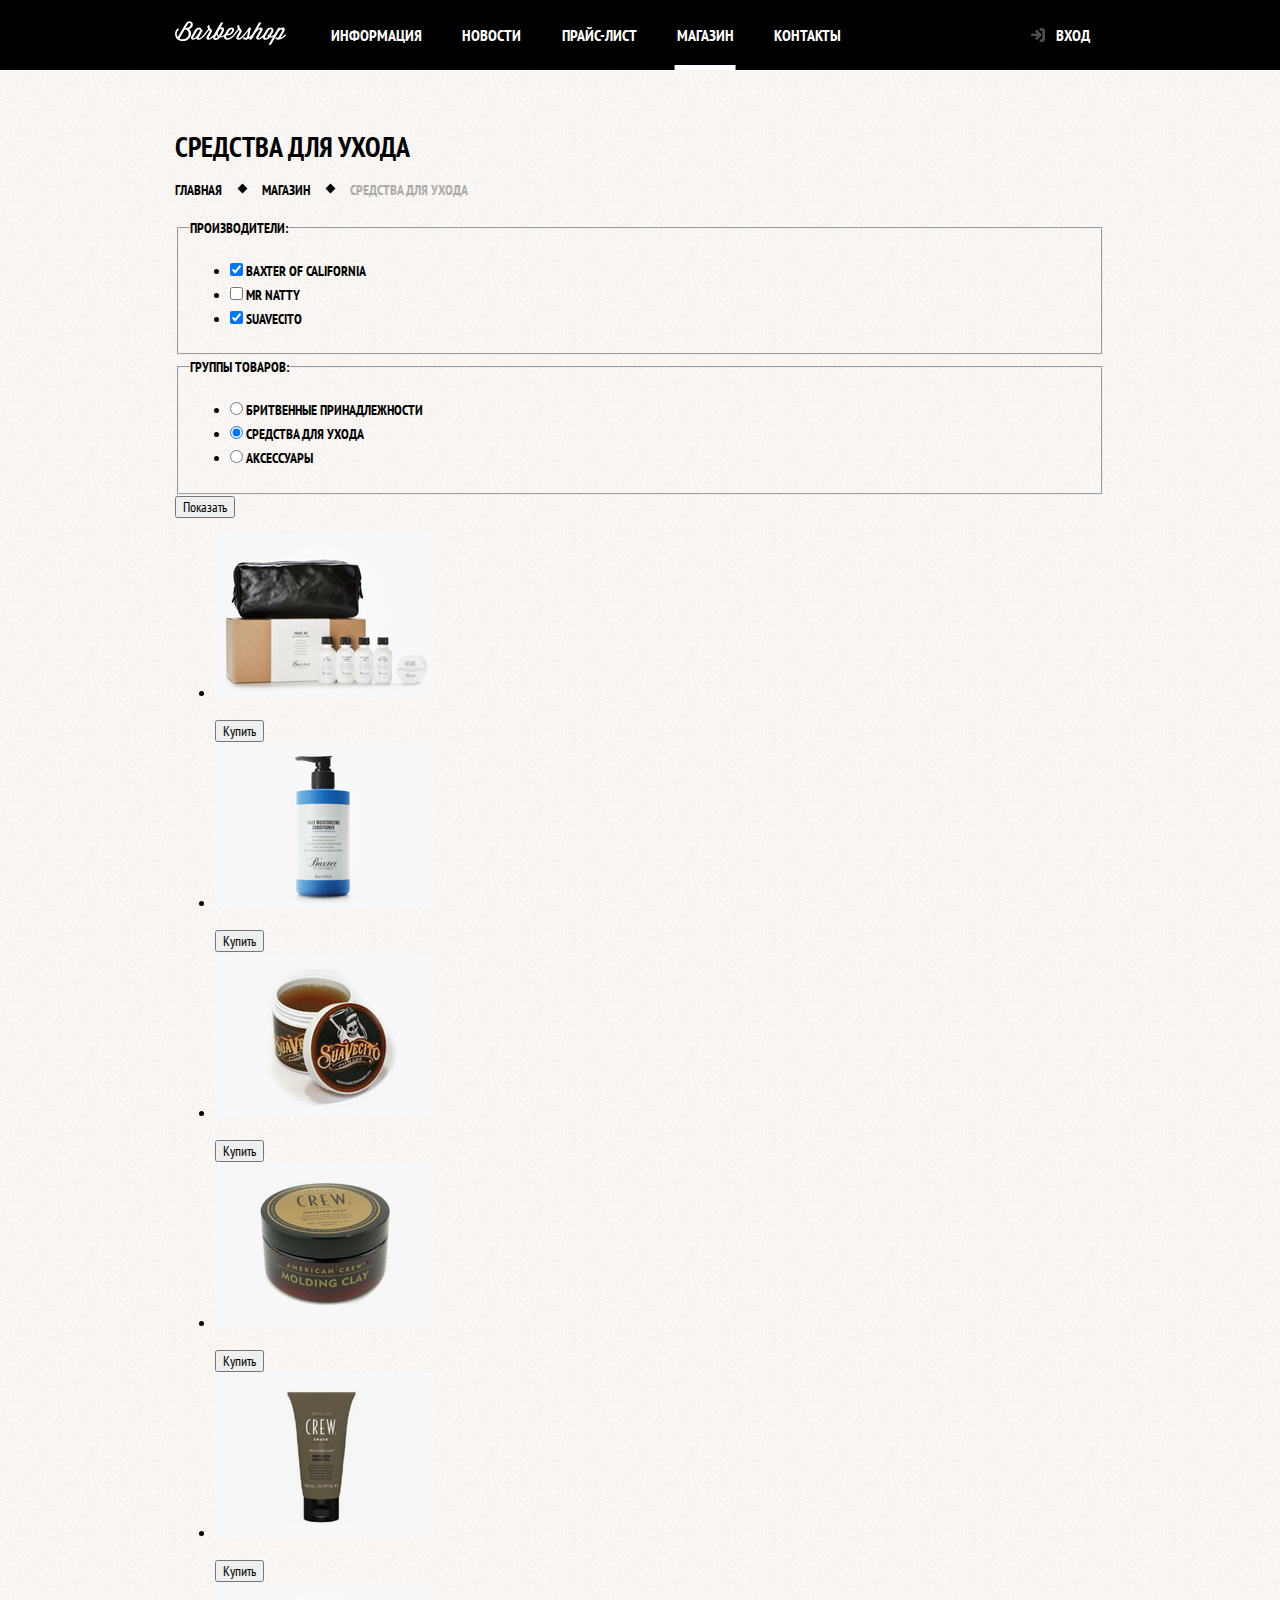
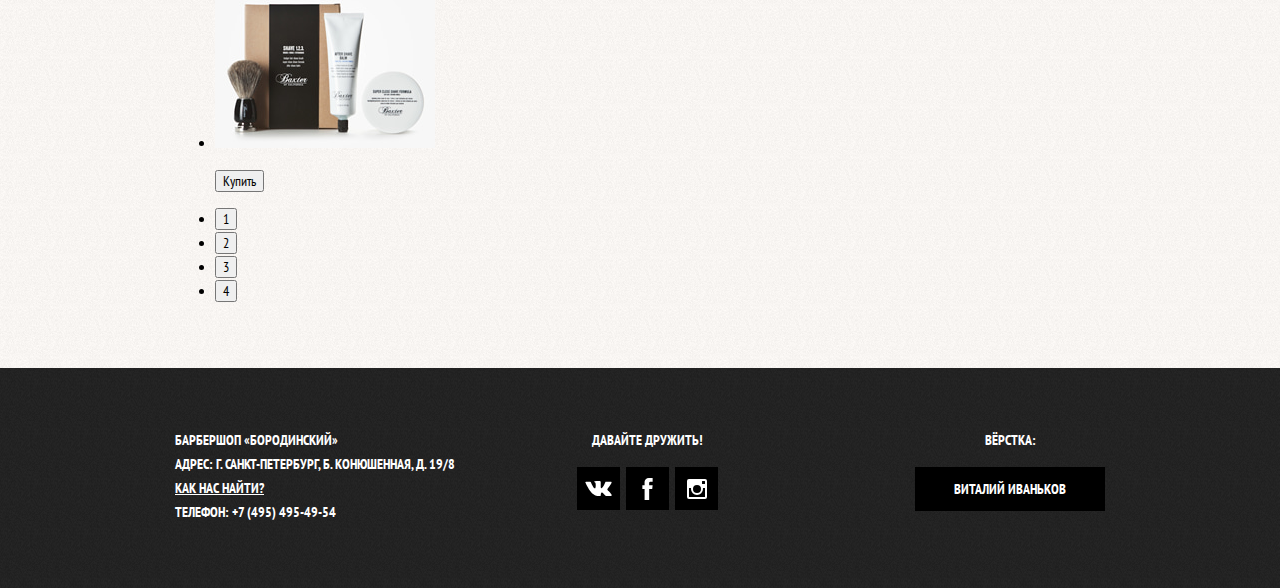
==== commit 72c463d7: "Добавлены кнопки Купить в Магазин" ====
--- a/catalog.html
+++ b/catalog.html
@@ -110,32 +110,32 @@
           <li>
             <img src="img/goods/Trip tools Baxter of California.jpg" alt="Фото товара: 'Набор для путешествий  «Baxter of California»' ">
             <p><span></span></p>
-            <span></span><button type="button"></button>
+            <span></span><button type="button">Купить</button>
           </li>
           <li>
             <img src="img/goods/Water Baxter of California.jpg" alt="Фото товара: 'Увлажняющий кондиционер  «Baxter of California»' ">
             <p><span></span></p>
-            <span></span><button type="button"></button>
+            <span></span><button type="button">Купить</button>
           </li>
           <li>
             <img src="img/goods/Gel SUAVECITO.jpg" alt="Фото товара: 'Гель для волос «SUAVECITO»' ">
             <p><span></span></p>
-            <span></span><button type="button"></button>
+            <span></span><button type="button">Купить</button>
           </li>
           <li>
             <img src="img/goods/Clay American crew.jpg" alt="Фото товара: 'Глина для укладки волос  «American crew»' ">
             <p><span></span></p>
-            <span></span><button type="button"></button>
+            <span></span><button type="button">Купить</button>
           </li>
           <li>
             <img src="img/goods/Gel American crew.jpg" alt="Фото товара: 'Гель для волос «AMERICAN CREW»' ">
             <p><span></span></p>
-            <span></span><button type="button"></button>
+            <span></span><button type="button">Купить</button>
           </li>
           <li>
             <img src="img/goods/Shaving tools Baxter of California.jpg" alt="Фото товара: 'Набор для бритья «Baxter of California»' ">
             <p><span></span></p>
-            <span></span><button type="button"></button>
+            <span></span><button type="button">Купить</button>
           </li>
         </ul>
       </div>
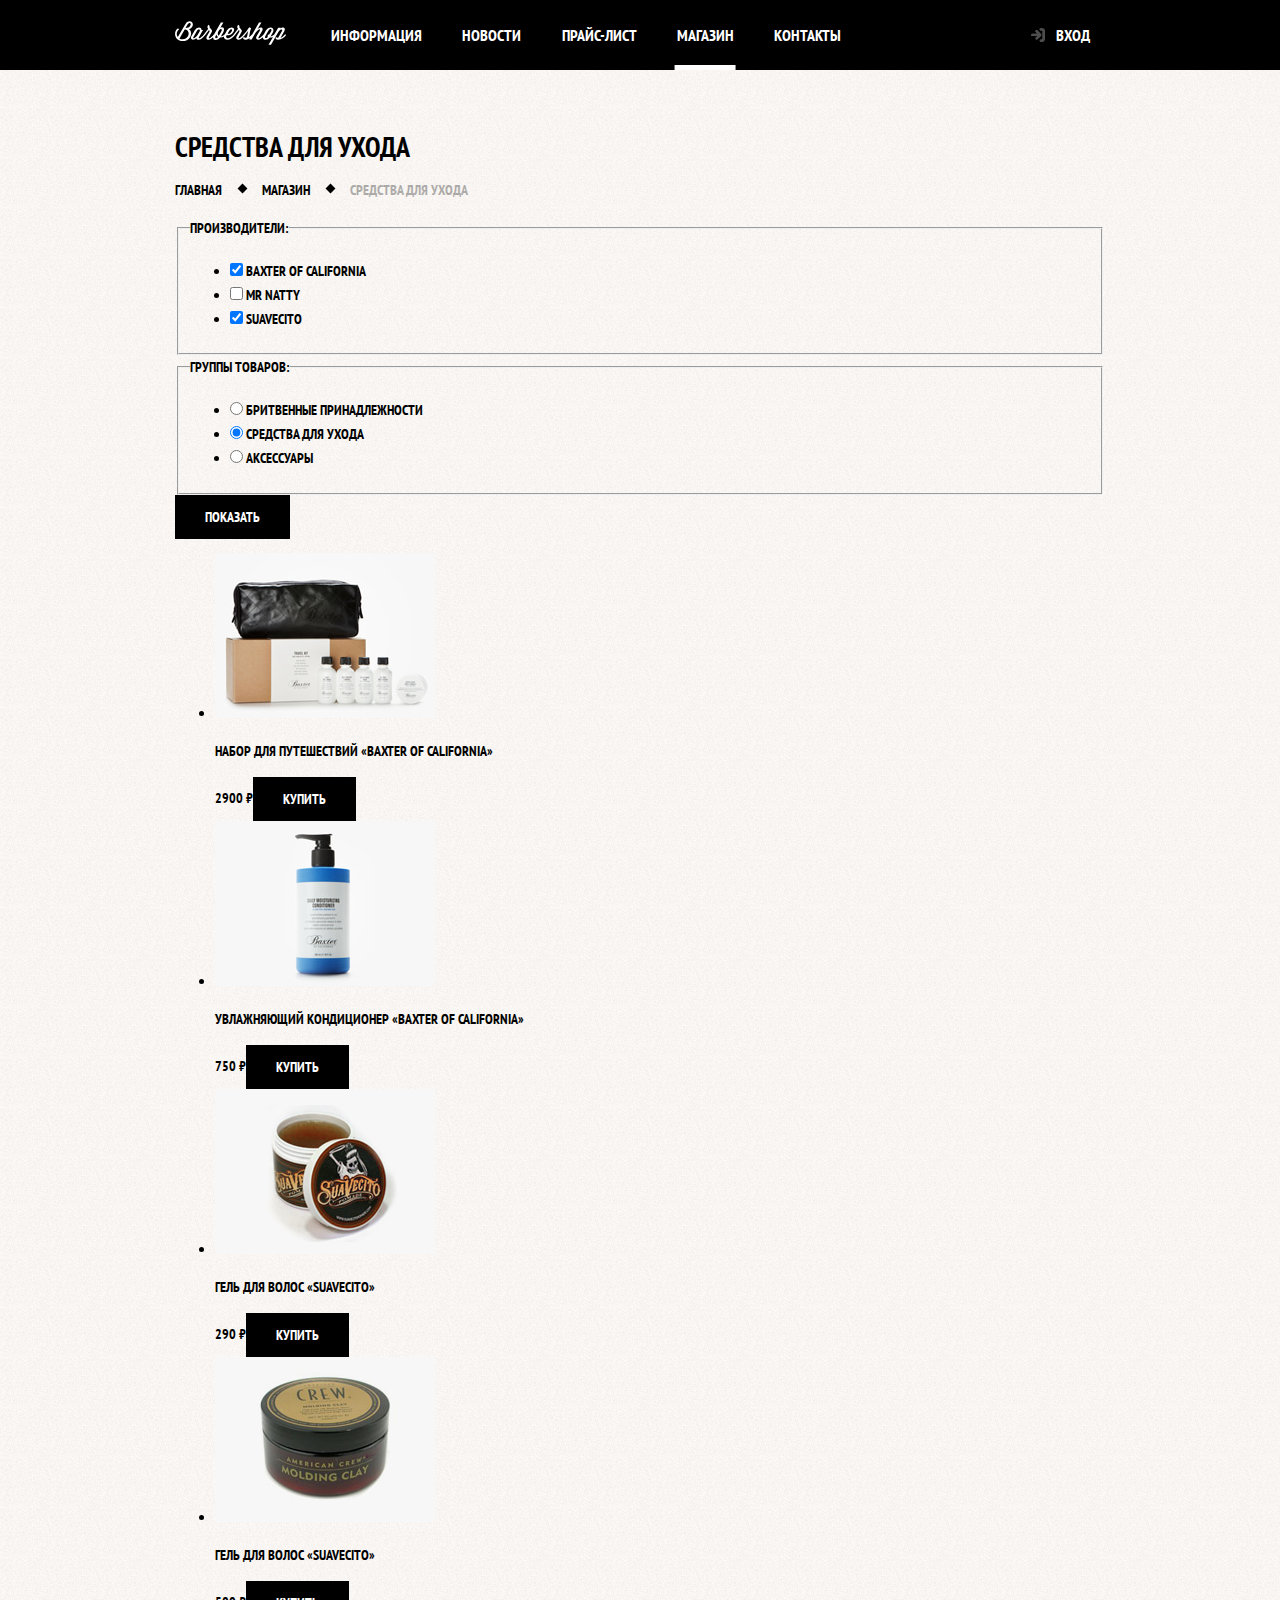
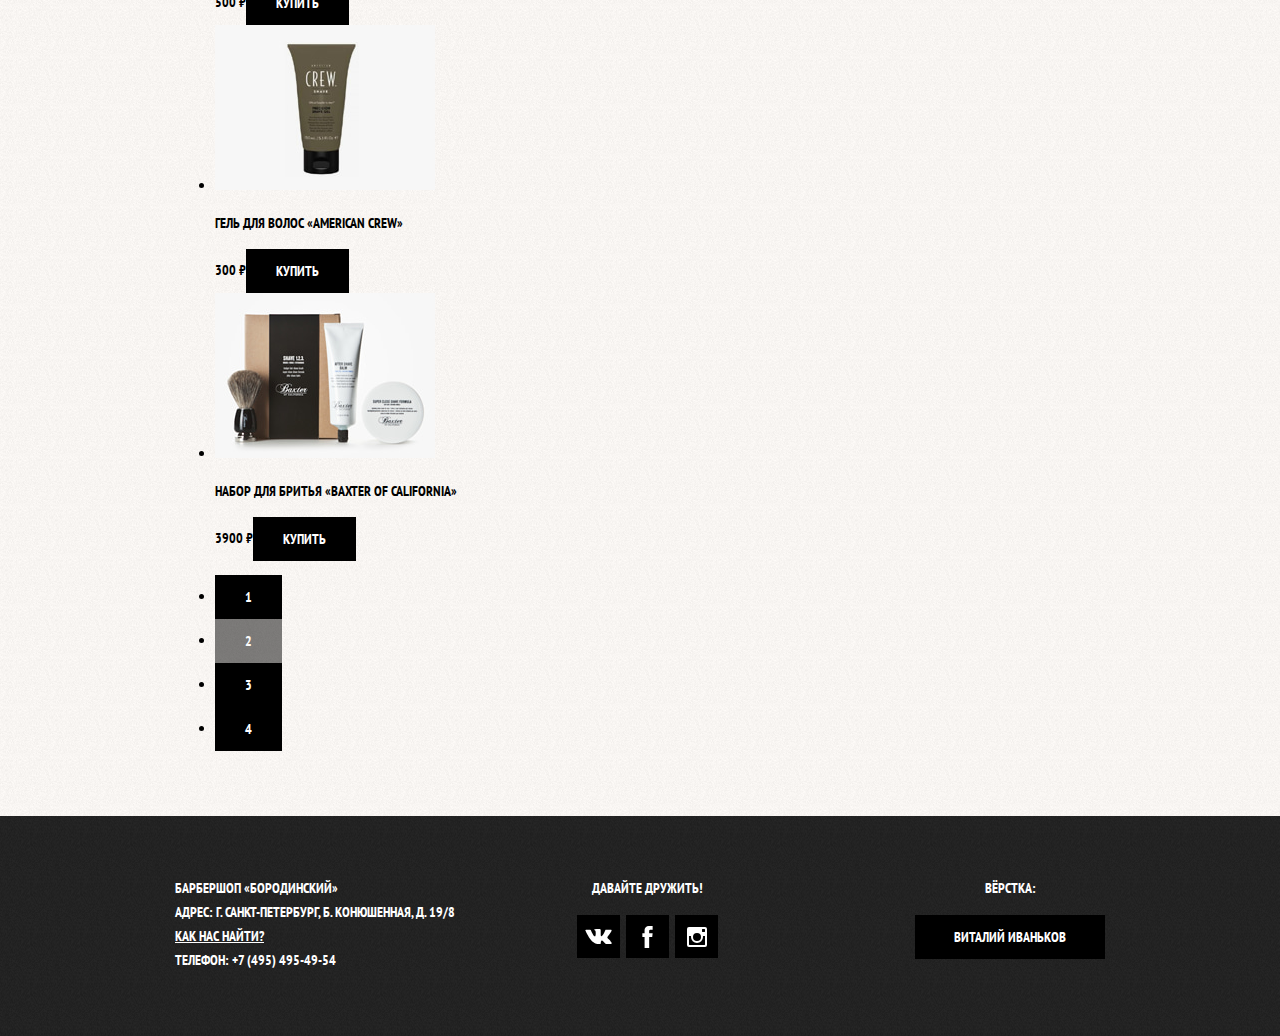
==== commit 3210ba2c: "Добавлено содержание карточек товаров" ====
--- a/catalog.html
+++ b/catalog.html
@@ -54,98 +54,98 @@
     </div>
     <section>
       <h2 class="visually-hidden">Каталог товаров</h2>
-      <div>
-        <form class="filter" method="GET" action="https://echo.htmlacademy.ru">
-          <fieldset>
-            <legend>Производители:</legend>
-            <ul>
-              <li>
-                <input type="checkbox" name="baxter-of-california" id="filter-baxter-of-california" checked>
-                <label for="filter-baxter-of-california">
-                  Baxter of California
-                </label>
-              </li>
-              <li>
-                <input type="checkbox" name="mr-natty" id="filter-mr-natty">
-                <label for="filter-mr-natty">
-                  Mr Natty
-                </label>
-              </li>
-              <li>
-                <input type="checkbox" name="suavecito" id="filter-suavecito" checked>
-                <label for="filter-suavecito">
-                  Suavecito
-                </label>
-              </li>
-            </ul>
-          </fieldset>
-          <fieldset>
-            <legend>Группы товаров:</legend>
-            <ul>
-              <li>
-                <input type="radio" name="product-group" value="shaving" id="filter-shave">
-                <label for="filter-shave">
-                  Бритвенные принадлежности
-                </label>
-              </li>
-              <li>
-                <input type="radio" name="product-group" value="hair-care" id="filter-care" checked>
-                <label for="filter-care">
-                  Средства для ухода
-                </label>
-              </li>
-              <li>
-                <input type="radio" name="product-group" value="accessories" id="filter-accessories">
-                <label for="filter-accessories">
-                  Аксессуары
-                </label>
-              </li>
-            </ul>
-          </fieldset>
-          <button type="submit">Показать</button>
-        </form>
-      </div>
-      <div>
-        <ul>
-          <li>
-            <img src="img/goods/Trip tools Baxter of California.jpg" alt="Фото товара: 'Набор для путешествий  «Baxter of California»' ">
-            <p><span></span></p>
-            <span></span><button type="button">Купить</button>
-          </li>
-          <li>
-            <img src="img/goods/Water Baxter of California.jpg" alt="Фото товара: 'Увлажняющий кондиционер  «Baxter of California»' ">
-            <p><span></span></p>
-            <span></span><button type="button">Купить</button>
-          </li>
-          <li>
-            <img src="img/goods/Gel SUAVECITO.jpg" alt="Фото товара: 'Гель для волос «SUAVECITO»' ">
-            <p><span></span></p>
-            <span></span><button type="button">Купить</button>
-          </li>
-          <li>
-            <img src="img/goods/Clay American crew.jpg" alt="Фото товара: 'Глина для укладки волос  «American crew»' ">
-            <p><span></span></p>
-            <span></span><button type="button">Купить</button>
-          </li>
-          <li>
-            <img src="img/goods/Gel American crew.jpg" alt="Фото товара: 'Гель для волос «AMERICAN CREW»' ">
-            <p><span></span></p>
-            <span></span><button type="button">Купить</button>
-          </li>
-          <li>
-            <img src="img/goods/Shaving tools Baxter of California.jpg" alt="Фото товара: 'Набор для бритья «Baxter of California»' ">
-            <p><span></span></p>
-            <span></span><button type="button">Купить</button>
-          </li>
-        </ul>
-      </div>
-      <div>
-        <ul>
-          <li><button type="button">1</button></li>
-          <li><button type="button">2</button></li>
-          <li><button type="button">3</button></li>
-          <li><button type="button">4</button></li>
-        </ul>
+      <div class="goods-wrapper">
+        <div>
+          <form class="goods-filter" method="GET" action="https://echo.htmlacademy.ru">
+            <fieldset>
+              <legend>Производители:</legend>
+              <ul>
+                <li>
+                  <input type="checkbox" name="baxter-of-california" id="filter-baxter-of-california" checked>
+                  <label for="filter-baxter-of-california">
+                    Baxter of California
+                  </label>
+                </li>
+                <li>
+                  <input type="checkbox" name="mr-natty" id="filter-mr-natty">
+                  <label for="filter-mr-natty">
+                    Mr Natty
+                  </label>
+                </li>
+                <li>
+                  <input type="checkbox" name="suavecito" id="filter-suavecito" checked>
+                  <label for="filter-suavecito">
+                    Suavecito
+                  </label>
+                </li>
+              </ul>
+            </fieldset>
+            <fieldset>
+              <legend>Группы товаров:</legend>
+              <ul>
+                <li>
+                  <input type="radio" name="product-group" value="shaving" id="filter-shave">
+                  <label for="filter-shave">
+                    Бритвенные принадлежности
+                  </label>
+                </li>
+                <li>
+                  <input type="radio" name="product-group" value="hair-care" id="filter-care" checked>
+                  <label for="filter-care">
+                    Средства для ухода
+                  </label>
+                </li>
+                <li>
+                  <input type="radio" name="product-group" value="accessories" id="filter-accessories">
+                  <label for="filter-accessories">
+                    Аксессуары
+                  </label>
+                </li>
+              </ul>
+            </fieldset>
+            <button class="button" type="submit">Показать</button>
+          </form>
+        </div>
+        <div class="goods-preview">
+          <ul class="goods-list">
+            <li>
+              <img src="img/goods/Trip tools Baxter of California.jpg" alt="Фото товара: 'Набор для путешествий  «Baxter of California»' ">
+              <p>Набор для путешествий <span>«Baxter of California»</span></p>
+              <span>2900 &#8381;</span><button class="button" type="button">Купить</button>
+            </li>
+            <li>
+              <img src="img/goods/Water Baxter of California.jpg" alt="Фото товара: 'Увлажняющий кондиционер  «Baxter of California»' ">
+              <p>Увлажняющий кондиционер <span>«Baxter of California»</span></p>
+              <span>750 &#8381;</span><button class="button" type="button">Купить</button>
+            </li>
+            <li>
+              <img src="img/goods/Gel SUAVECITO.jpg" alt="Фото товара: 'Гель для волос «SUAVECITO»' ">
+              <p>Гель для волос <span>«SUAVECITO»</span></p>
+              <span>290 &#8381;</span><button class="button" type="button">Купить</button>
+            </li>
+            <li>
+              <img src="img/goods/Clay American crew.jpg" alt="Фото товара: 'Глина для укладки волос  «American crew»' ">
+              <p>Гель для волос <span>«SUAVECITO»</span></p>
+              <span>500 &#8381;</span><button class="button" type="button">Купить</button>
+            </li>
+            <li>
+              <img src="img/goods/Gel American crew.jpg" alt="Фото товара: 'Гель для волос «AMERICAN CREW»' ">
+              <p>Гель для волос <span>«AMERICAN CREW»</span></p>
+              <span>300 &#8381;</span><button class="button" type="button">Купить</button>
+            </li>
+            <li>
+              <img src="img/goods/Shaving tools Baxter of California.jpg" alt="Фото товара: 'Набор для бритья «Baxter of California»' ">
+              <p>Набор для бритья <span>«Baxter of California»</span></p>
+              <span>3900 &#8381;</span><button class="button" type="button">Купить</button>
+            </li>
+          </ul>
+          <ul class="goods-buttons">
+            <li><button class="button goods-button" type="button">1</button></li>
+            <li><button class="button goods-button" type="button" disabled>2</button></li>
+            <li><button class="button goods-button" type="button">3</button></li>
+            <li><button class="button goods-button" type="button">4</button></li>
+          </ul>
+        </div>
       </div>
     </section>
   </main>
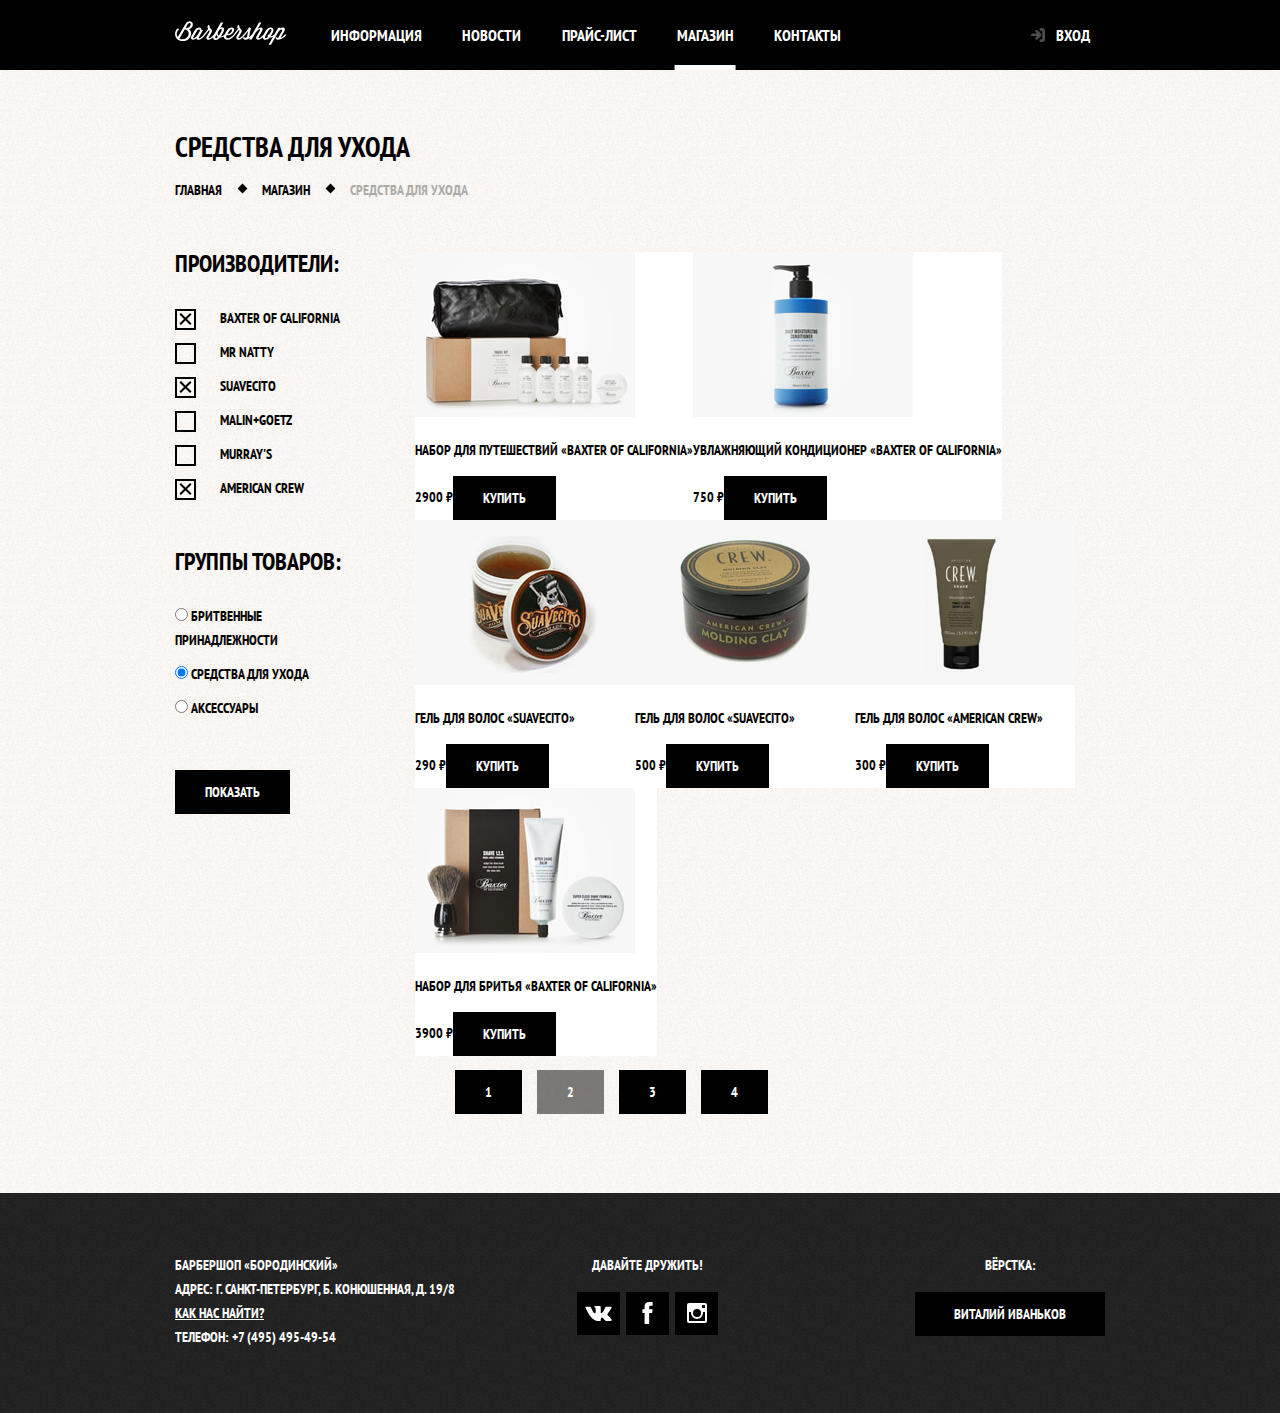
==== commit c7c93df9: "Добавлены стили для формы Производители" ====
--- a/catalog.html
+++ b/catalog.html
@@ -41,113 +41,144 @@
 
   <main class="container">
 
-    <div class="inner-page-container">
-      <h1 class="page-title">Средства для ухода</h1>
-      <ul class="breadcrumbs">
-        <li><a href="index.html">Главная</a></li>
-        <li><a>Магазин</a></li>
-        <li class="breadcrumbs-current"><a>Средства для ухода</a></li>
-      </ul>
-    </div>
-
-    <div class="inner-page-container">
-    </div>
     <section>
-      <h2 class="visually-hidden">Каталог товаров</h2>
-      <div class="goods-wrapper">
-        <div>
-          <form class="goods-filter" method="GET" action="https://echo.htmlacademy.ru">
-            <fieldset>
-              <legend>Производители:</legend>
-              <ul>
-                <li>
-                  <input type="checkbox" name="baxter-of-california" id="filter-baxter-of-california" checked>
-                  <label for="filter-baxter-of-california">
-                    Baxter of California
-                  </label>
-                </li>
-                <li>
-                  <input type="checkbox" name="mr-natty" id="filter-mr-natty">
-                  <label for="filter-mr-natty">
-                    Mr Natty
-                  </label>
-                </li>
-                <li>
-                  <input type="checkbox" name="suavecito" id="filter-suavecito" checked>
-                  <label for="filter-suavecito">
-                    Suavecito
-                  </label>
-                </li>
-              </ul>
-            </fieldset>
-            <fieldset>
-              <legend>Группы товаров:</legend>
-              <ul>
-                <li>
-                  <input type="radio" name="product-group" value="shaving" id="filter-shave">
-                  <label for="filter-shave">
-                    Бритвенные принадлежности
-                  </label>
-                </li>
-                <li>
-                  <input type="radio" name="product-group" value="hair-care" id="filter-care" checked>
-                  <label for="filter-care">
-                    Средства для ухода
-                  </label>
-                </li>
-                <li>
-                  <input type="radio" name="product-group" value="accessories" id="filter-accessories">
-                  <label for="filter-accessories">
-                    Аксессуары
-                  </label>
-                </li>
-              </ul>
-            </fieldset>
-            <button class="button" type="submit">Показать</button>
-          </form>
+      <div class="inner-page-container">
+        <h1 class="page-title">Средства для ухода</h1>
+        <ul class="breadcrumbs">
+          <li><a href="index.html">Главная</a></li>
+          <li><a>Магазин</a></li>
+          <li class="breadcrumbs-current"><a>Средства для ухода</a></li>
+        </ul>
+      </div>
+    </section>
+
+    <section>
+      <div class="inner-page-container">
+        <h2 class="visually-hidden">Каталог товаров</h2>
+        <div class="goods-wrapper">
+          <div class="goods-filter">
+            <form method="GET" action="https://echo.htmlacademy.ru">
+              <fieldset>
+                <legend>Производители:</legend>
+                <ul>
+                  <li>
+                    <label class="good-checkbox">
+                      <input class="visually-hidden" type="checkbox" name="baxter-of-california" checked>
+                      <span class="checkbox-indicator"></span>
+                      Baxter of California
+                    </label>
+                  </li>
+                  <li>
+                    <label class="good-checkbox">
+                      <input class="visually-hidden" type="checkbox" name="mr-natty">
+                      <span class="checkbox-indicator"></span>
+                      Mr Natty
+                    </label>
+                  </li>
+                  <li>
+                    <label class="good-checkbox">
+                      <input class="visually-hidden" type="checkbox" name="suavecito" checked>
+                      <span class="checkbox-indicator"></span>
+                      Suavecito
+                    </label>
+                  </li>
+                  <li>
+                    <label class="good-checkbox">
+                      <input class="visually-hidden" type="checkbox" name="malin+goetz">
+                      <span class="checkbox-indicator"></span>
+                      Malin+Goetz
+                    </label>
+                  </li>
+                  <li>
+                    <label class="good-checkbox">
+                      <input class="visually-hidden" type="checkbox" name="murrays">
+                      <span class="checkbox-indicator"></span>
+                      Murray's
+                    </label>
+                  </li>
+                  <li>
+                    <label class="good-checkbox">
+                      <input class="visually-hidden" type="checkbox" name="american-crew" checked>
+                      <span class="checkbox-indicator"></span>
+                      American Crew
+                    </label>
+                  </li>
+                </ul>
+              </fieldset>
+              <fieldset>
+                <legend>Группы товаров:</legend>
+                <ul>
+                  <li>
+                    <input type="radio" name="product-group" value="shaving" id="filter-shave">
+                    <label for="filter-shave">
+                      Бритвенные принадлежности
+                    </label>
+                  </li>
+                  <li>
+                    <input type="radio" name="product-group" value="hair-care" id="filter-care" checked>
+                    <label for="filter-care">
+                      Средства для ухода
+                    </label>
+                  </li>
+                  <li>
+                    <input type="radio" name="product-group" value="accessories" id="filter-accessories">
+                    <label for="filter-accessories">
+                      Аксессуары
+                    </label>
+                  </li>
+                </ul>
+              </fieldset>
+              <button class="button" type="submit">Показать</button>
+            </form>
+          </div>
+          <div class="goods-preview">
+            <ul class="goods-list">
+              <li>
+                <img src="img/goods/Trip tools Baxter of California.jpg"
+                  alt="Фото товара: 'Набор для путешествий  «Baxter of California»' ">
+                <p>Набор для путешествий <span>«Baxter of California»</span></p>
+                <span>2900 &#8381;</span><button class="button" type="button">Купить</button>
+              </li>
+              <li>
+                <img src="img/goods/Water Baxter of California.jpg"
+                  alt="Фото товара: 'Увлажняющий кондиционер  «Baxter of California»' ">
+                <p>Увлажняющий кондиционер <span>«Baxter of California»</span></p>
+                <span>750 &#8381;</span><button class="button" type="button">Купить</button>
+              </li>
+              <li>
+                <img src="img/goods/Gel SUAVECITO.jpg" alt="Фото товара: 'Гель для волос «SUAVECITO»' ">
+                <p>Гель для волос <span>«SUAVECITO»</span></p>
+                <span>290 &#8381;</span><button class="button" type="button">Купить</button>
+              </li>
+              <li>
+                <img src="img/goods/Clay American crew.jpg"
+                  alt="Фото товара: 'Глина для укладки волос  «American crew»' ">
+                <p>Гель для волос <span>«SUAVECITO»</span></p>
+                <span>500 &#8381;</span><button class="button" type="button">Купить</button>
+              </li>
+              <li>
+                <img src="img/goods/Gel American crew.jpg" alt="Фото товара: 'Гель для волос «AMERICAN CREW»' ">
+                <p>Гель для волос <span>«AMERICAN CREW»</span></p>
+                <span>300 &#8381;</span><button class="button" type="button">Купить</button>
+              </li>
+              <li>
+                <img src="img/goods/Shaving tools Baxter of California.jpg"
+                  alt="Фото товара: 'Набор для бритья «Baxter of California»' ">
+                <p>Набор для бритья <span>«Baxter of California»</span></p>
+                <span>3900 &#8381;</span><button class="button" type="button">Купить</button>
+              </li>
+            </ul>
+            <ul class="goods-buttons">
+              <li><button class="button goods-button" type="button">1</button></li>
+              <li><button class="button goods-button" type="button" disabled>2</button></li>
+              <li><button class="button goods-button" type="button">3</button></li>
+              <li><button class="button goods-button" type="button">4</button></li>
+            </ul>
+          </div>
         </div>
-        <div class="goods-preview">
-          <ul class="goods-list">
-            <li>
-              <img src="img/goods/Trip tools Baxter of California.jpg" alt="Фото товара: 'Набор для путешествий  «Baxter of California»' ">
-              <p>Набор для путешествий <span>«Baxter of California»</span></p>
-              <span>2900 &#8381;</span><button class="button" type="button">Купить</button>
-            </li>
-            <li>
-              <img src="img/goods/Water Baxter of California.jpg" alt="Фото товара: 'Увлажняющий кондиционер  «Baxter of California»' ">
-              <p>Увлажняющий кондиционер <span>«Baxter of California»</span></p>
-              <span>750 &#8381;</span><button class="button" type="button">Купить</button>
-            </li>
-            <li>
-              <img src="img/goods/Gel SUAVECITO.jpg" alt="Фото товара: 'Гель для волос «SUAVECITO»' ">
-              <p>Гель для волос <span>«SUAVECITO»</span></p>
-              <span>290 &#8381;</span><button class="button" type="button">Купить</button>
-            </li>
-            <li>
-              <img src="img/goods/Clay American crew.jpg" alt="Фото товара: 'Глина для укладки волос  «American crew»' ">
-              <p>Гель для волос <span>«SUAVECITO»</span></p>
-              <span>500 &#8381;</span><button class="button" type="button">Купить</button>
-            </li>
-            <li>
-              <img src="img/goods/Gel American crew.jpg" alt="Фото товара: 'Гель для волос «AMERICAN CREW»' ">
-              <p>Гель для волос <span>«AMERICAN CREW»</span></p>
-              <span>300 &#8381;</span><button class="button" type="button">Купить</button>
-            </li>
-            <li>
-              <img src="img/goods/Shaving tools Baxter of California.jpg" alt="Фото товара: 'Набор для бритья «Baxter of California»' ">
-              <p>Набор для бритья <span>«Baxter of California»</span></p>
-              <span>3900 &#8381;</span><button class="button" type="button">Купить</button>
-            </li>
-          </ul>
-          <ul class="goods-buttons">
-            <li><button class="button goods-button" type="button">1</button></li>
-            <li><button class="button goods-button" type="button" disabled>2</button></li>
-            <li><button class="button goods-button" type="button">3</button></li>
-            <li><button class="button goods-button" type="button">4</button></li>
-          </ul>
-        </div>
       </div>
     </section>
+
   </main>
 
   <footer class="main-footer">
--- a/css/style.css
+++ b/css/style.css
@@ -473,6 +473,7 @@
 	border-color: #663d15;
 }
 
+.good-checkbox,
 .login-checkbox {
 	position: relative;
 
@@ -481,6 +482,11 @@
 	cursor: pointer;
 }
 
+.good-checkbox {
+	padding-left: 45px;
+}
+
+.good-checkbox input[type="checkbox"] + .checkbox-indicator,
 .login-checkbox input[type="checkbox"] + .checkbox-indicator {
 	position: absolute;
 	top: 0;
@@ -492,18 +498,21 @@
 	border: 2px solid #000000;
 }
 
+.good-checkbox input[type="checkbox"]:focus + .checkbox-indicator,
 .login-checkbox input[type="checkbox"]:focus + .checkbox-indicator {
 	border-color: #663d15;
 	outline: thin dotted;
 	outline: 5px auto -webkit-focus-ring-color;
 }
 
+.good-checkbox input[type="checkbox"]:checked + .checkbox-indicator::before,
+.good-checkbox input[type="checkbox"]:checked + .checkbox-indicator::after,
 .login-checkbox input[type="checkbox"]:checked + .checkbox-indicator::before,
 .login-checkbox input[type="checkbox"]:checked + .checkbox-indicator::after {
 	content: "";
 
 	position: absolute;
-	top: 8px;
+	top: 7px;
 	left: 1px;
 
 	width: 15px;
@@ -512,14 +521,18 @@
 	background-color: #000000;
 }
 
+.good-checkbox input[type="checkbox"]:checked + .checkbox-indicator::before,
 .login-checkbox input[type="checkbox"]:checked + .checkbox-indicator::before {
 	transform: rotate(45deg);
 }
 
+.good-checkbox input[type="checkbox"]:checked + .checkbox-indicator::after,
 .login-checkbox input[type="checkbox"]:checked + .checkbox-indicator::after {
 	transform: rotate(-45deg);
 }
 
+.good-checkbox:hover,
+.good-checkbox:focus,
 .login-checkbox:hover,
 .login-checkbox:focus {
 	color: #663d15;
@@ -953,19 +966,106 @@
 }
 
 @keyframes shake {
-	0%, 100% { transform: translateX(0); }
-	10%, 30%, 50%, 70%, 90% { transform: translateX(-10px); }
-	20%, 40%, 60%, 80% { transform: translateX(10px); }
+	0%,
+	100% {
+		transform: translateX(0);
+	}
+	10%,
+	30%,
+	50%,
+	70%,
+	90% {
+		transform: translateX(-10px);
+	}
+	20%,
+	40%,
+	60%,
+	80% {
+		transform: translateX(10px);
+	}
 }
 
 @keyframes bounce {
-	0% { transform: translateY(-2000px); }
-	70% { transform: translateY(30px); }
-	90% { transform: translateY(-10px); }
-	100% { transform: translateY(0px); }
+	0% {
+		transform: translateY(-2000px);
+	}
+	70% {
+		transform: translateY(30px);
+	}
+	90% {
+		transform: translateY(-10px);
+	}
+	100% {
+		transform: translateY(0px);
+	}
 }
 
 @keyframes flyUp {
-	0% { transform: translateY(0px); }
-	100% { transform: translateY(-2000px); }
-}+	0% {
+		transform: translateY(0px);
+	}
+	100% {
+		transform: translateY(-2000px);
+	}
+}
+
+.goods-buttons {
+	list-style: none;
+	display: flex;
+}
+
+.goods-button {
+}
+
+.goods-filter {
+	width: 400px;
+
+	margin-right: 55px;
+}
+
+.goods-filter fieldset {
+	margin: 0;
+	margin-bottom: 40px;
+	padding: 0;
+
+	border: none;
+}
+
+.goods-filter li {
+	margin: 10px 0;
+}
+
+.goods-filter legend {
+	font-size: 24px;
+	margin-bottom: 20px;
+}
+
+.goods-filter ul {
+	margin: 0;
+	padding: 0;
+
+	list-style: none;
+}
+
+.goods-list {
+	display: flex;
+	flex-wrap: wrap;
+	
+	margin: 0;
+	padding: 0;
+
+	list-style: none;
+}
+
+.goods-list li {
+	background-color: #fff;
+}
+
+.goods-preview {
+}
+
+.goods-wrapper {
+	margin-top: 50px;
+
+	display: flex;
+}
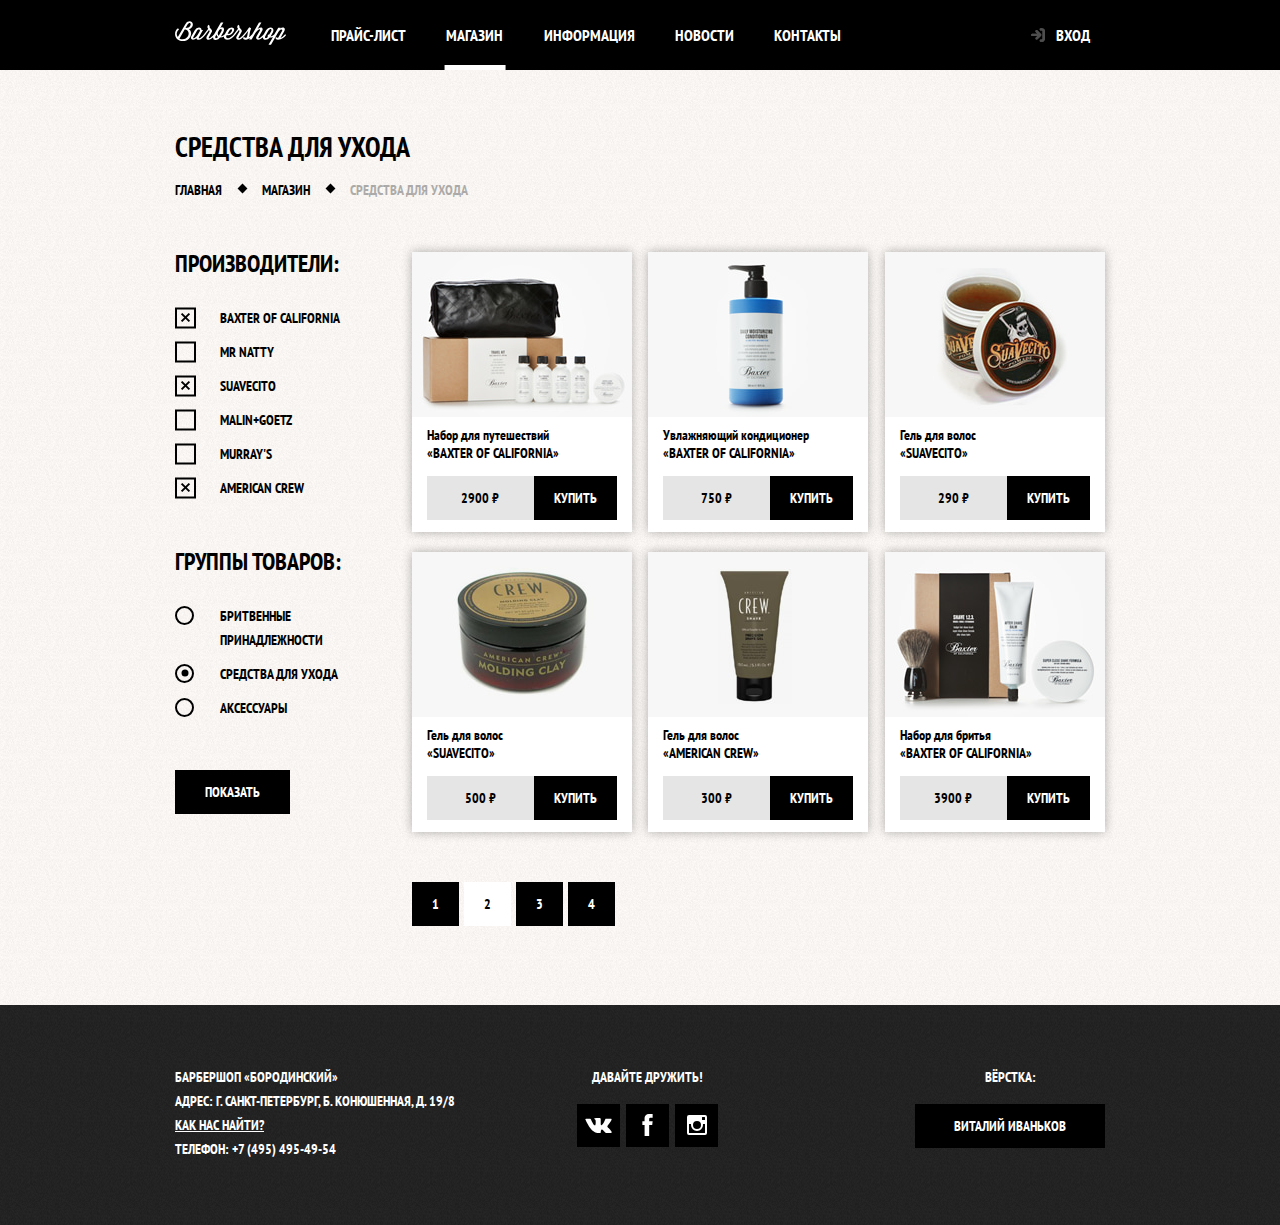
==== commit fbb479bb: "Исправлена валидность вёрстки" ====
--- a/catalog.html
+++ b/catalog.html
@@ -21,11 +21,11 @@
           <a class="main-logo" href="index.html"><img src="img/icon/logo.svg" width="111" height="24"
               alt="Логотип барбершопа «Бородинский»"></a>
           <ul class="site-navigation">
-            <li><a href="info.html">Информация</a></li>
-            <li><a href="news.html">Новости</a></li>
             <li><a href="price.html">Прайс-лист</a></li>
             <li class="site-navigation-current"><a>Магазин</a></li>
-            <li><a href="contacts.html">Контакты</a></li>
+            <li><a href="#">Информация</a></li>
+            <li><a href="#">Новости</a></li>
+            <li><a href="#">Контакты</a></li>
           </ul>
           <ul class="user-navigation">
             <li>
@@ -109,20 +109,23 @@
                 <legend>Группы товаров:</legend>
                 <ul>
                   <li>
-                    <input type="radio" name="product-group" value="shaving" id="filter-shave">
-                    <label for="filter-shave">
+                    <label class="good-radio">
+                      <input class="visually-hidden" type="radio" name="product-group" value="shaving">
+                      <span class="radio-indicator"></span>
                       Бритвенные принадлежности
                     </label>
                   </li>
                   <li>
-                    <input type="radio" name="product-group" value="hair-care" id="filter-care" checked>
-                    <label for="filter-care">
+                    <label class="good-radio">
+                      <input class="visually-hidden" type="radio" name="product-group" value="hair-care" checked>
+                      <span class="radio-indicator"></span>
                       Средства для ухода
                     </label>
                   </li>
                   <li>
-                    <input type="radio" name="product-group" value="accessories" id="filter-accessories">
-                    <label for="filter-accessories">
+                    <label class="good-radio">
+                      <input class="visually-hidden" type="radio" name="product-group" value="accessories">
+                      <span class="radio-indicator"></span>
                       Аксессуары
                     </label>
                   </li>
@@ -134,45 +137,69 @@
           <div class="goods-preview">
             <ul class="goods-list">
               <li>
-                <img src="img/goods/Trip tools Baxter of California.jpg"
-                  alt="Фото товара: 'Набор для путешествий  «Baxter of California»' ">
-                <p>Набор для путешествий <span>«Baxter of California»</span></p>
-                <span>2900 &#8381;</span><button class="button" type="button">Купить</button>
-              </li>
-              <li>
-                <img src="img/goods/Water Baxter of California.jpg"
-                  alt="Фото товара: 'Увлажняющий кондиционер  «Baxter of California»' ">
-                <p>Увлажняющий кондиционер <span>«Baxter of California»</span></p>
-                <span>750 &#8381;</span><button class="button" type="button">Купить</button>
-              </li>
-              <li>
-                <img src="img/goods/Gel SUAVECITO.jpg" alt="Фото товара: 'Гель для волос «SUAVECITO»' ">
-                <p>Гель для волос <span>«SUAVECITO»</span></p>
-                <span>290 &#8381;</span><button class="button" type="button">Купить</button>
-              </li>
-              <li>
-                <img src="img/goods/Clay American crew.jpg"
-                  alt="Фото товара: 'Глина для укладки волос  «American crew»' ">
-                <p>Гель для волос <span>«SUAVECITO»</span></p>
-                <span>500 &#8381;</span><button class="button" type="button">Купить</button>
-              </li>
-              <li>
-                <img src="img/goods/Gel American crew.jpg" alt="Фото товара: 'Гель для волос «AMERICAN CREW»' ">
-                <p>Гель для волос <span>«AMERICAN CREW»</span></p>
-                <span>300 &#8381;</span><button class="button" type="button">Купить</button>
-              </li>
-              <li>
-                <img src="img/goods/Shaving tools Baxter of California.jpg"
-                  alt="Фото товара: 'Набор для бритья «Baxter of California»' ">
-                <p>Набор для бритья <span>«Baxter of California»</span></p>
-                <span>3900 &#8381;</span><button class="button" type="button">Купить</button>
+                <div class="good-img">
+                  <img height="165" width="220" src="img/goods/Trip-tools-Baxter-of-California.jpg"
+                    alt="Фото товара: 'Набор для путешествий  «Baxter of California»' ">
+                </div>
+                <p class="good-title">Набор для путешествий<br><span>«Baxter of California»</span></p>
+                <div class="good-buy">
+                  <span class="good-price">2900 &#8381;</span><button class="button" type="button">Купить</button>
+                </div>
+              </li>
+              <li>
+                <div class="good-img">
+                  <img height="165" width="220" src="img/goods/Water-Baxter-of-California.jpg"
+                    alt="Фото товара: 'Увлажняющий кондиционер  «Baxter of California»' ">
+                </div>
+                <p class="good-title">Увлажняющий кондиционер<br><span>«Baxter of California»</span></p>
+                <div class="good-buy">
+                  <span class="good-price">750 &#8381;</span><button class="button" type="button">Купить</button>
+                </div>
+              </li>
+              <li>
+                <div class="good-img">
+                  <img height="165" width="220" src="img/goods/Gel-SUAVECITO.jpg" alt="Фото товара: 'Гель для волос «SUAVECITO»' ">
+                </div>
+                <p class="good-title">Гель для волос<br><span>«SUAVECITO»</span></p>
+                <div class="good-buy">
+                  <span class="good-price">290 &#8381;</span><button class="button" type="button">Купить</button>
+                </div>
+              </li>
+              <li>
+                <div class="good-img">
+                  <img height="165" width="220" src="img/goods/Clay-American-crew.jpg"
+                    alt="Фото товара: 'Глина для укладки волос  «American crew»' ">
+                </div>
+                <p class="good-title">Гель для волос<br><span>«SUAVECITO»</span></p>
+                <div class="good-buy">
+                  <span class="good-price">500 &#8381;</span><button class="button" type="button">Купить</button>
+                </div>
+              </li>
+              <li>
+                <div class="good-img">
+                  <img height="165" width="220" src="img/goods/Gel-American-crew.jpg" alt="Фото товара: 'Гель для волос «AMERICAN CREW»' ">
+                </div>
+                <p class="good-title">Гель для волос<br><span>«AMERICAN CREW»</span></p>
+                <div class="good-buy">
+                  <span class="good-price">300 &#8381;</span><button class="button" type="button">Купить</button>
+                </div>
+              </li>
+              <li>
+                <div class="good-img">
+                  <img height="165" width="220" src="img/goods/Shaving-tools-Baxter-of-California.jpg"
+                    alt="Фото товара: 'Набор для бритья «Baxter of California»' ">
+                </div>
+                <p class="good-title">Набор для бритья<br><span>«Baxter of California»</span></p>
+                <div class="good-buy">
+                  <span class="good-price">3900 &#8381;</span><button class="button" type="button">Купить</button>
+                </div>
               </li>
             </ul>
             <ul class="goods-buttons">
-              <li><button class="button goods-button" type="button">1</button></li>
-              <li><button class="button goods-button" type="button" disabled>2</button></li>
-              <li><button class="button goods-button" type="button">3</button></li>
-              <li><button class="button goods-button" type="button">4</button></li>
+              <li><button class="button good-button" type="button">1</button></li>
+              <li><button class="button good-button" type="button" disabled>2</button></li>
+              <li><button class="button good-button" type="button">3</button></li>
+              <li><button class="button good-button" type="button">4</button></li>
             </ul>
           </div>
         </div>
@@ -243,8 +270,7 @@
       </p>
       <p>
         <label class="visually-hidden" for="user-password">Пароль</label>
-        <input class="login-icon-password" id="user-password" type="password" name="password"
-          placeholder="&#149&#149&#149&#149&#149&#149&#149&#149&#149&#149&#149&#149">
+        <input class="login-icon-password" id="user-password" type="password" name="password" placeholder="••••••••••••">
       </p>
       <p class="login-help">
         <label class="login-checkbox">
--- a/css/style.css
+++ b/css/style.css
@@ -442,6 +442,12 @@
 	margin-bottom: 10px;
 }
 
+.login-wrapper {
+	margin: 0 auto;
+	
+	width: 300px;
+}
+
 .login-form .button {
 	width: 100%;
 	margin-right: 0;
@@ -473,6 +479,7 @@
 	border-color: #663d15;
 }
 
+.good-radio,
 .good-checkbox,
 .login-checkbox {
 	position: relative;
@@ -482,20 +489,38 @@
 	cursor: pointer;
 }
 
+.good-radio,
 .good-checkbox {
 	padding-left: 45px;
 }
 
+.good-radio input[type="radio"] + .radio-indicator,
 .good-checkbox input[type="checkbox"] + .checkbox-indicator,
 .login-checkbox input[type="checkbox"] + .checkbox-indicator {
 	position: absolute;
-	top: 0;
+	top: 50%;
 	left: 0;
+	transform: translate(0, -50%);
 
 	width: 17px;
 	height: 17px;
 
 	border: 2px solid #000000;
+}
+
+.good-radio input[type="radio"] + .radio-indicator {
+	width: 15px;
+	height: 15px;
+
+	top: 2px;
+	left: 0;
+	transform: initial;
+
+	border-radius: 50%;
+}
+
+.good-radio {
+	display: block;
 }
 
 .good-checkbox input[type="checkbox"]:focus + .checkbox-indicator,
@@ -513,9 +538,9 @@
 
 	position: absolute;
 	top: 7px;
-	left: 1px;
-
-	width: 15px;
+	left: 3px;
+
+	width: 11px;
 	height: 2px;
 
 	background-color: #000000;
@@ -529,6 +554,23 @@
 .good-checkbox input[type="checkbox"]:checked + .checkbox-indicator::after,
 .login-checkbox input[type="checkbox"]:checked + .checkbox-indicator::after {
 	transform: rotate(-45deg);
+}
+
+.good-radio input[type="radio"]:checked + .radio-indicator::before {
+	content: "";
+
+	position: absolute;
+	top: 50%;
+	left: 50%;
+
+	transform: translate(-50%, -50%);
+
+	width: 7px;
+	height: 7px;
+
+	border-radius: 50%;
+
+	background-color: #000000;
 }
 
 .good-checkbox:hover,
@@ -536,6 +578,38 @@
 .login-checkbox:hover,
 .login-checkbox:focus {
 	color: #663d15;
+}
+
+.good-title {
+	text-transform: initial;
+
+	line-height: 18px;
+}
+
+.good-title span {
+	text-transform: uppercase;
+}
+
+.good-buy {
+	display: flex;
+}
+
+.good-buy button {
+	margin-right: 0;
+	padding: 10px 20px;
+}
+
+.good-price {
+	display: flex;
+	width: 100%;
+	justify-content: center;
+	align-items: center;
+
+	font: inherit;
+	color: black;
+	
+	background-color: #0000001a;
+	border: none;
 }
 
 .login-icon-user {
@@ -1010,17 +1084,29 @@
 }
 
 .goods-buttons {
+	display: flex;
+
+	padding: 0;
+
 	list-style: none;
-	display: flex;
-}
-
-.goods-button {
+}
+
+.good-button {
+	margin-right: 5px;
+	padding: 10px 20px;
+}
+
+.good-button:disabled {
+	opacity: initial;
+	
+	background-color: #fff;
+	color: #000;
 }
 
 .goods-filter {
-	width: 400px;
-
-	margin-right: 55px;
+	width: 365px;
+
+	margin-right: 45px;
 }
 
 .goods-filter fieldset {
@@ -1050,18 +1136,38 @@
 .goods-list {
 	display: flex;
 	flex-wrap: wrap;
-	
-	margin: 0;
+	justify-content: space-between;
+
+	min-height: 600px;
+
+	margin: 0;
+	margin-bottom: 30px;
 	padding: 0;
 
 	list-style: none;
 }
 
 .goods-list li {
+	position: relative;
+
+	width: 190px;
+	height: 260px;
+	padding: 10px 15px;
+
 	background-color: #fff;
-}
-
-.goods-preview {
+
+	box-shadow: 0 0 10px rgba(0, 0, 0, 0.3);
+}
+
+.good-img {
+	max-width: 100%;
+	min-height: 150px;
+}
+
+.good-img img {
+	position: absolute;
+	top: 0;
+	left: 0;
 }
 
 .goods-wrapper {
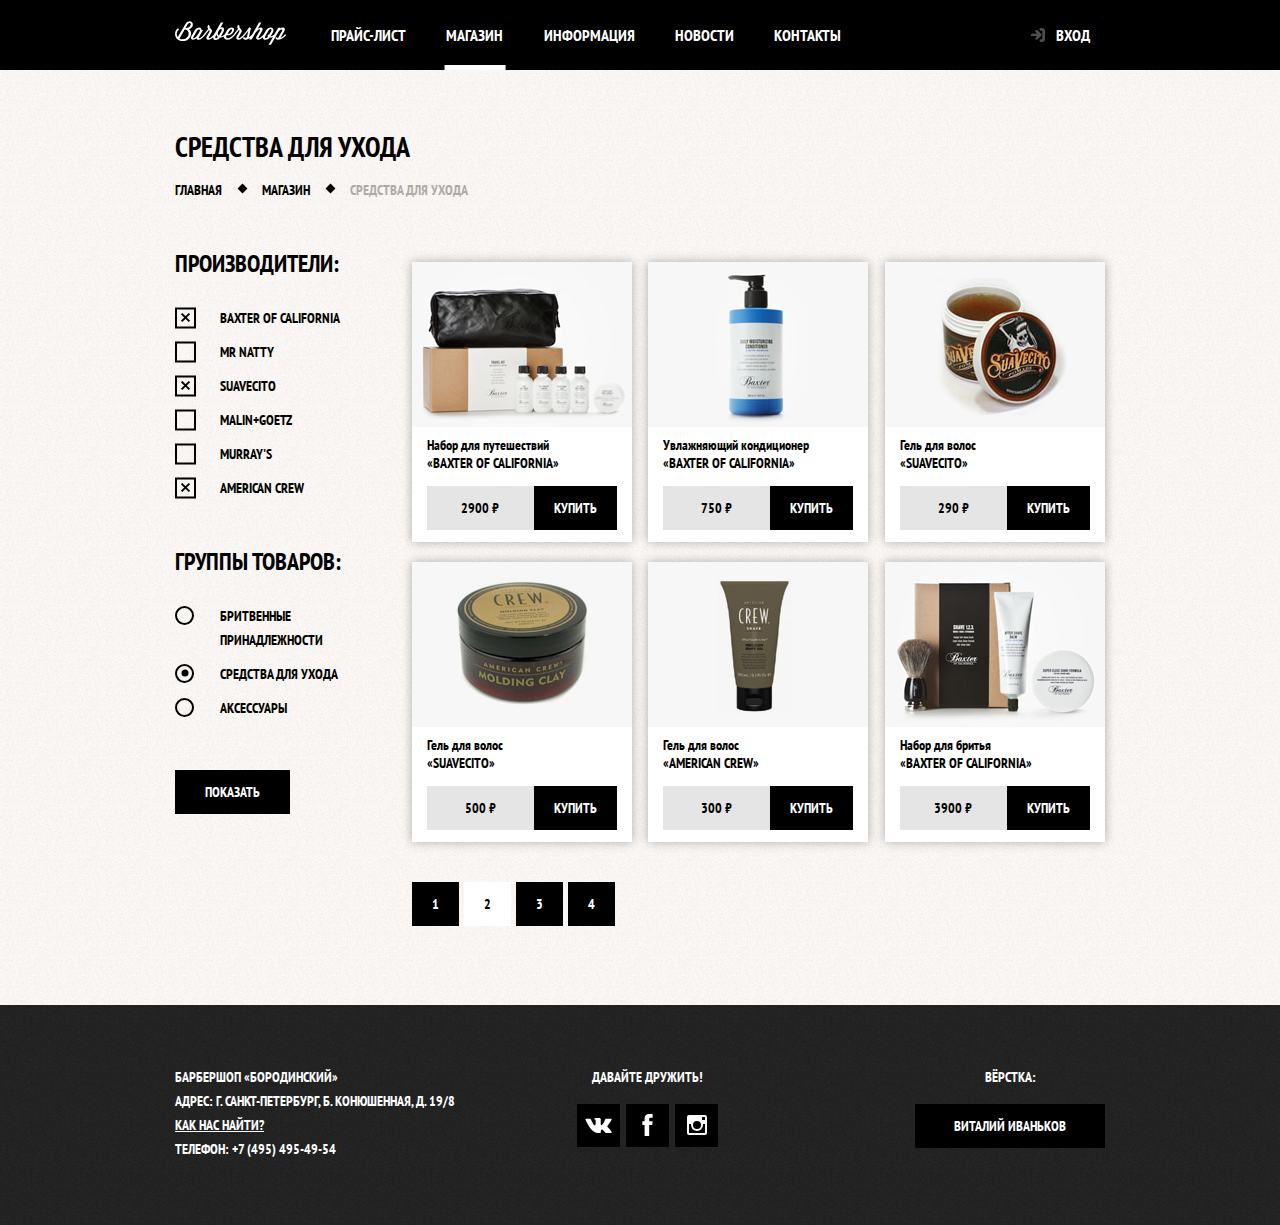
==== commit 15614488: "Добавлены aria-label для цен товаров" ====
--- a/catalog.html
+++ b/catalog.html
@@ -46,7 +46,7 @@
         <h1 class="page-title">Средства для ухода</h1>
         <ul class="breadcrumbs">
           <li><a href="index.html">Главная</a></li>
-          <li><a>Магазин</a></li>
+          <li><a href="catalog.html">Магазин</a></li>
           <li class="breadcrumbs-current"><a>Средства для ухода</a></li>
         </ul>
       </div>
@@ -137,14 +137,16 @@
           <div class="goods-preview">
             <ul class="goods-list">
               <li>
-                <div class="good-img">
-                  <img height="165" width="220" src="img/goods/Trip-tools-Baxter-of-California.jpg"
-                    alt="Фото товара: 'Набор для путешествий  «Baxter of California»' ">
-                </div>
-                <p class="good-title">Набор для путешествий<br><span>«Baxter of California»</span></p>
-                <div class="good-buy">
-                  <span class="good-price">2900 &#8381;</span><button class="button" type="button">Купить</button>
-                </div>
+                <a href="item.html">
+                  <div class="good-img">
+                    <img height="165" width="220" src="img/goods/Trip-tools-Baxter-of-California.jpg"
+                      alt="Фото товара: 'Набор для путешествий  «Baxter of California»' ">
+                  </div>
+                  <p class="good-title">Набор для путешествий<br><span>«Baxter of California»</span></p>
+                  <div class="good-buy">
+                    <span class="good-price" aria-label="Цена">2900 &#8381;</span><button class="button" type="button">Купить</button>
+                  </div>
+                </a>
               </li>
               <li>
                 <div class="good-img">
@@ -153,7 +155,7 @@
                 </div>
                 <p class="good-title">Увлажняющий кондиционер<br><span>«Baxter of California»</span></p>
                 <div class="good-buy">
-                  <span class="good-price">750 &#8381;</span><button class="button" type="button">Купить</button>
+                  <span class="good-price" aria-label="Цена">750 &#8381;</span><button class="button" type="button">Купить</button>
                 </div>
               </li>
               <li>
@@ -162,7 +164,7 @@
                 </div>
                 <p class="good-title">Гель для волос<br><span>«SUAVECITO»</span></p>
                 <div class="good-buy">
-                  <span class="good-price">290 &#8381;</span><button class="button" type="button">Купить</button>
+                  <span class="good-price" aria-label="Цена">290 &#8381;</span><button class="button" type="button">Купить</button>
                 </div>
               </li>
               <li>
@@ -172,7 +174,7 @@
                 </div>
                 <p class="good-title">Гель для волос<br><span>«SUAVECITO»</span></p>
                 <div class="good-buy">
-                  <span class="good-price">500 &#8381;</span><button class="button" type="button">Купить</button>
+                  <span class="good-price" aria-label="Цена">500 &#8381;</span><button class="button" type="button">Купить</button>
                 </div>
               </li>
               <li>
@@ -181,7 +183,7 @@
                 </div>
                 <p class="good-title">Гель для волос<br><span>«AMERICAN CREW»</span></p>
                 <div class="good-buy">
-                  <span class="good-price">300 &#8381;</span><button class="button" type="button">Купить</button>
+                  <span class="good-price" aria-label="Цена">300 &#8381;</span><button class="button" type="button">Купить</button>
                 </div>
               </li>
               <li>
@@ -191,7 +193,7 @@
                 </div>
                 <p class="good-title">Набор для бритья<br><span>«Baxter of California»</span></p>
                 <div class="good-buy">
-                  <span class="good-price">3900 &#8381;</span><button class="button" type="button">Купить</button>
+                  <span class="good-price" aria-label="Цена">3900 &#8381;</span><button class="button" type="button">Купить</button>
                 </div>
               </li>
             </ul>
--- a/css/style.css
+++ b/css/style.css
@@ -1,3 +1,13 @@
+/*
+	Порядок сортировки CSS свойств
+	1. Позиционирование
+	2. Блочная модель
+	3. Типографика
+	4. Оформление
+	5. Анимация
+	6. Разное
+*/
+
 input[type="checkbox"].visually-hidden,
 input[type="radio"].visually-hidden,
 .visually-hidden:not(:focus):not(:active) {
@@ -81,11 +91,11 @@
 }
 
 .main-navigation {
+	margin-bottom: 60px;
+
 	font-size: 16px;
 	line-height: 20px;
 	color: #ffffff;
-
-	margin-bottom: 60px;
 
 	background-color: #000000;
 }
@@ -129,8 +139,6 @@
 }
 
 .feature-item h3::after {
-	content: "";
-
 	position: absolute;
 	bottom: -30px;
 	left: 50%;
@@ -142,6 +150,7 @@
 	background-color: #ffffff;
 
 	transform: rotate(45deg);
+	content: "";
 }
 
 .feature-item p {
@@ -216,7 +225,6 @@
 	display: flex;
 	justify-content: space-between;
 	flex-wrap: wrap;
-
 	margin: 60px 0;
 }
 
@@ -277,7 +285,7 @@
 .inner-content td {
 	padding: 10px 15px;
 
-	border: 2px solid #000;
+	border: 2px solid #000000;
 }
 
 .inner-content .big-heading {
@@ -294,15 +302,14 @@
 
 .big-heading::before,
 .big-heading::after {
-	content: "";
-
 	flex-grow: 1;
 	flex-shrink: 0;
 
 	width: 50px;
 	height: 2px;
 
-	background: #000;
+	background: #000000;
+	content: "";
 }
 
 .big-heading::before {
@@ -328,8 +335,6 @@
 }
 
 .custom-list-1 li::before {
-	content: "";
-
 	position: absolute;
 	top: 7px;
 	left: 0;
@@ -337,8 +342,9 @@
 	width: 7px;
 	height: 7px;
 
-	background-color: #000;
+	background-color: #000000;
 	transform: rotate(45deg);
+	content: "";
 }
 
 .custom-table-1 {
@@ -395,7 +401,6 @@
 	align-items: center;
 	justify-content: center;
 	margin-bottom: 10px;
-
 	width: 43px;
 	height: 43px;
 
@@ -437,20 +442,25 @@
 	line-height: 42px;
 }
 
+.login-page-wrapper {
+	margin: 0 auto;
+	width: 300px;
+}
+
+.map-page-wrapper {
+	margin: 0 auto;
+
+	text-align: center;
+}
+
 .login-form {
 	margin: 0;
 	margin-bottom: 10px;
 }
 
-.login-wrapper {
-	margin: 0 auto;
-	
-	width: 300px;
-}
-
 .login-form .button {
+	margin-right: 0;
 	width: 100%;
-	margin-right: 0;
 }
 
 .login-form .login-help {
@@ -534,8 +544,6 @@
 .good-checkbox input[type="checkbox"]:checked + .checkbox-indicator::after,
 .login-checkbox input[type="checkbox"]:checked + .checkbox-indicator::before,
 .login-checkbox input[type="checkbox"]:checked + .checkbox-indicator::after {
-	content: "";
-
 	position: absolute;
 	top: 7px;
 	left: 3px;
@@ -544,6 +552,7 @@
 	height: 2px;
 
 	background-color: #000000;
+	content: "";
 }
 
 .good-checkbox input[type="checkbox"]:checked + .checkbox-indicator::before,
@@ -557,8 +566,6 @@
 }
 
 .good-radio input[type="radio"]:checked + .radio-indicator::before {
-	content: "";
-
 	position: absolute;
 	top: 50%;
 	left: 50%;
@@ -571,6 +578,7 @@
 	border-radius: 50%;
 
 	background-color: #000000;
+	content: "";
 }
 
 .good-checkbox:hover,
@@ -582,7 +590,11 @@
 
 .good-title {
 	text-transform: initial;
-
+	text-overflow: ellipsis;
+	white-space: nowrap;
+	overflow: hidden;
+
+	color: #000000;
 	line-height: 18px;
 }
 
@@ -605,9 +617,12 @@
 	justify-content: center;
 	align-items: center;
 
+	text-overflow: ellipsis;
+	white-space: nowrap;
+	overflow: hidden;
 	font: inherit;
 	color: black;
-	
+
 	background-color: #0000001a;
 	border: none;
 }
@@ -652,11 +667,10 @@
 }
 
 .main-header-logo {
-	order: 2;
+	margin: 0 auto;
 	width: 368px;
 	min-height: 153px;
-
-	margin-top: 60px;
+	margin-bottom: 60px;
 }
 
 .main-logo {
@@ -691,16 +705,16 @@
 }
 
 .site-navigation-current::after {
-	content: "";
-	width: 70%;
-
+	position: absolute;
 	bottom: 0;
 	left: 50%;
-
 	transform: translate(-50%, 0);
 
-	position: absolute;
+	width: 70%;
+
 	border-bottom: 5px solid white;
+	
+	content: "";
 }
 
 .user-navigation {
@@ -719,19 +733,19 @@
 }
 
 .login-link::before {
-	content: "";
-
 	position: absolute;
 	top: 27px;
 	left: 24px;
+
+	width: 16px;
+	height: 18px;
 
 	background-image: url("../img/icon/login.svg");
 	background-repeat: no-repeat;
 	background-position: 0 0;
 	opacity: 0.3;
 
-	width: 16px;
-	height: 18px;
+	content: "";
 }
 
 .login-link:hover::before,
@@ -786,10 +800,10 @@
 }
 
 .gallery-button {
-	box-sizing: border-box;
 	position: absolute;
 	bottom: 0;
-
+	
+	box-sizing: border-box;
 	width: 140px;
 	margin: 0;
 }
@@ -861,10 +875,9 @@
 
 .footer-contacts {
 	width: 320px;
+	min-height: 100px;
 	margin: 0;
 	margin-right: 80px;
-
-	min-height: 100px;
 }
 
 .footer-social {
@@ -910,7 +923,6 @@
 	left: 50%;
 
 	display: none;
-
 	width: 300px;
 	margin-left: -230px;
 	padding: 50px 80px;
@@ -936,7 +948,6 @@
 
 	width: 22px;
 	height: 22px;
-
 	border: 0;
 
 	background-color: transparent;
@@ -946,8 +957,6 @@
 
 .modal-close::before,
 .modal-close::after {
-	content: "";
-
 	position: absolute;
 	top: 10px;
 	left: 2px;
@@ -956,6 +965,7 @@
 	height: 3px;
 
 	background-color: #d0d0d0;
+	content: "";
 }
 
 .modal-close::before {
@@ -975,7 +985,6 @@
 	height: 561px;
 	margin-top: -280px;
 	margin-left: -390px;
-
 	border: 7px solid white;
 }
 
@@ -986,6 +995,7 @@
 .breadcrumbs {
 	padding: 0;
 	display: flex;
+
 	list-style: none;
 }
 
@@ -1000,18 +1010,18 @@
 }
 
 .breadcrumbs li:not(:last-of-type)::after {
-	content: "";
 	position: absolute;
 
 	top: 7px;
 	right: -24px;
 
-	transform: rotate(45deg);
-
 	height: 7px;
 	width: 7px;
 
 	background-color: #000000;
+
+	transform: rotate(45deg);
+	content: "";
 }
 
 .breadcrumbs-current {
@@ -1097,10 +1107,10 @@
 }
 
 .good-button:disabled {
+	color: #000000;
+	
 	opacity: initial;
-	
-	background-color: #fff;
-	color: #000;
+	background-color: #ffffff;
 }
 
 .goods-filter {
@@ -1122,8 +1132,9 @@
 }
 
 .goods-filter legend {
+	margin-bottom: 20px;
+
 	font-size: 24px;
-	margin-bottom: 20px;
 }
 
 .goods-filter ul {
@@ -1138,10 +1149,9 @@
 	flex-wrap: wrap;
 	justify-content: space-between;
 
+	margin: 0;
+	margin-bottom: 30px;
 	min-height: 600px;
-
-	margin: 0;
-	margin-bottom: 30px;
 	padding: 0;
 
 	list-style: none;
@@ -1153,10 +1163,20 @@
 	width: 190px;
 	height: 260px;
 	padding: 10px 15px;
-
-	background-color: #fff;
-
+	margin: 10px 0;
+	
+	background-color: #ffffff;
 	box-shadow: 0 0 10px rgba(0, 0, 0, 0.3);
+	
+	transition: all 0.5s;
+}
+
+.goods-list li:hover {
+	transform: scale(1.1);
+}
+
+.goods-list li:hover:first-child {
+	cursor: pointer;
 }
 
 .good-img {
@@ -1171,7 +1191,39 @@
 }
 
 .goods-wrapper {
+	display: flex;
 	margin-top: 50px;
-
-	display: flex;
-}
+}
+
+.content-wrapper {
+	margin-top: 60px;
+}
+
+.gallery-wrapper {
+	width: 455px;
+}
+
+.gallery {
+}
+
+.gallery-main-picture {
+	margin-bottom: 15px;
+}
+
+.gallery-picture{
+	background-color: #fff;
+
+	box-shadow: 0 0 10px rgba(0, 0, 0, 0.3);	
+}
+
+.gallery-preview {
+	display: flex;
+	justify-content: space-between;
+}
+
+.item {
+}
+.item-description {
+}
+.item-goods {
+}
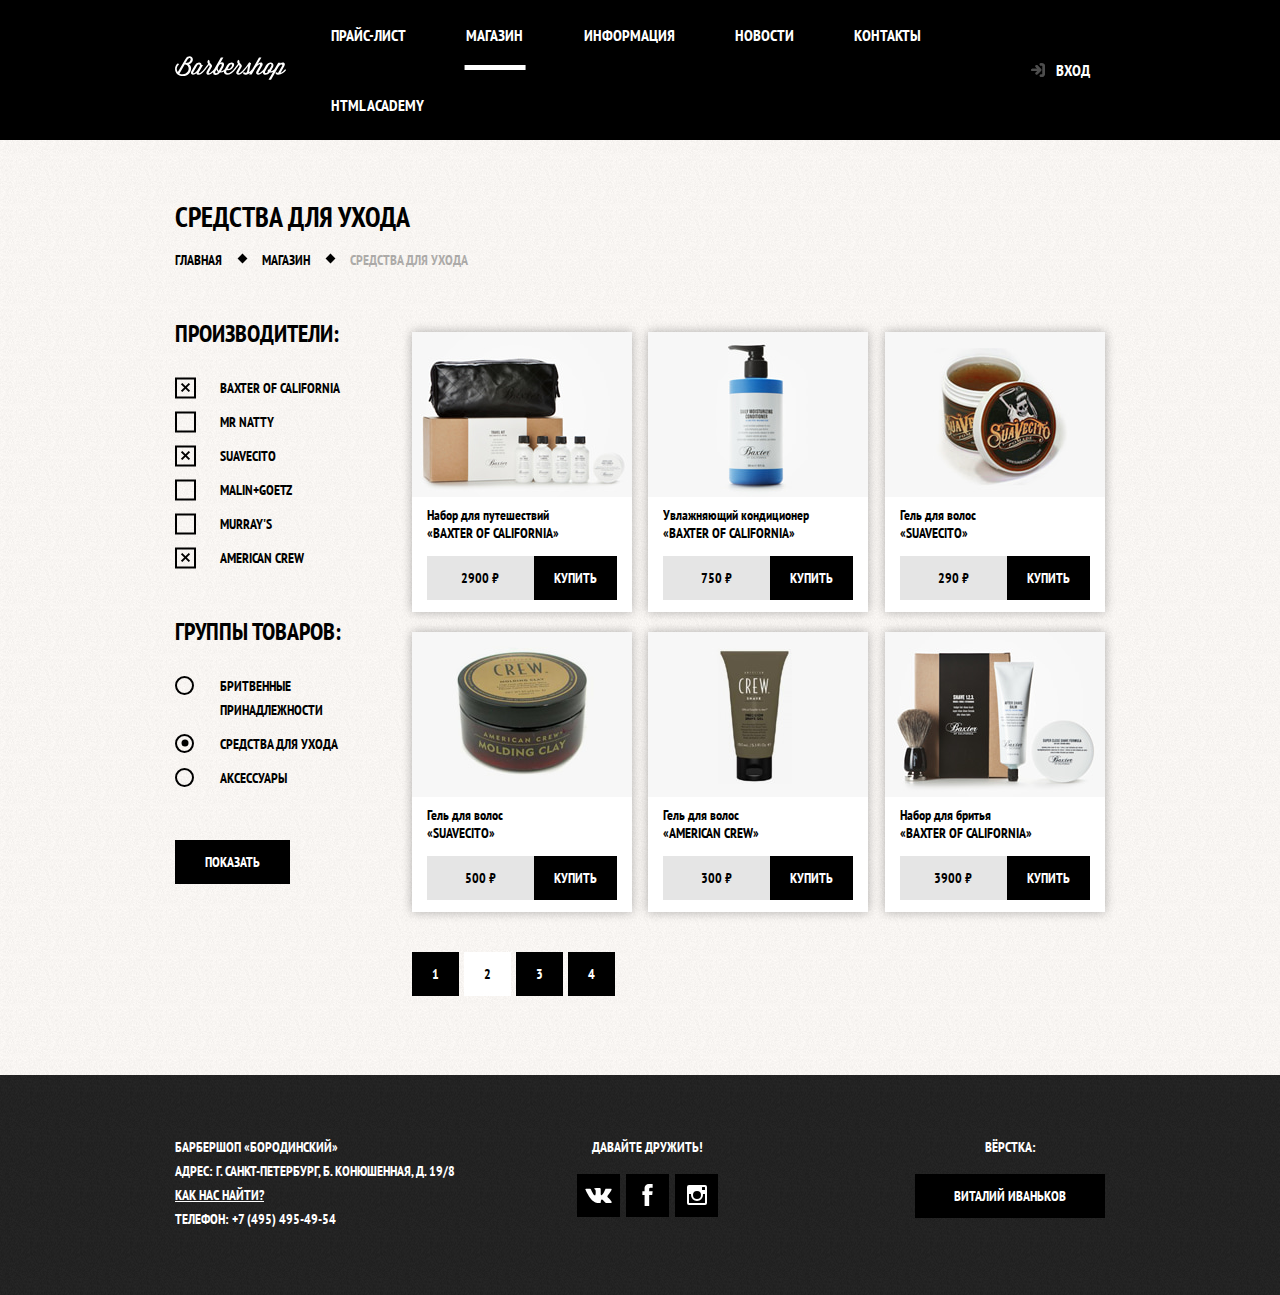
==== commit 3164f484: "Удалён лишний код" ====
--- a/catalog.html
+++ b/catalog.html
@@ -1,313 +1,458 @@
-<!DOCTYPE html>
-<html lang="ru">
-
-<head>
-  <meta charset="UTF-8">
-  <meta name="viewport" content="width=device-width, initial-scale=1.0">
-  <link rel="stylesheet"
-    href="https://fonts.googleapis.com/css?family=PT+Sans+Narrow:400,700&amp;subset=latin,cyrillic">
-  <link rel="stylesheet" href="css/normalize.css">
-  <link rel="stylesheet" href="css/style.css">
-  <title>Барбершоп «Бородинский»</title>
-</head>
-
-<body class="inner-page">
-
-
-  <header class="main-header">
-    <nav class="main-navigation">
-      <div class="main-navigation-wrapper">
-        <div class="container">
-          <a class="main-logo" href="index.html"><img src="img/icon/logo.svg" width="111" height="24"
-              alt="Логотип барбершопа «Бородинский»"></a>
-          <ul class="site-navigation">
-            <li><a href="price.html">Прайс-лист</a></li>
-            <li class="site-navigation-current"><a>Магазин</a></li>
-            <li><a href="#">Информация</a></li>
-            <li><a href="#">Новости</a></li>
-            <li><a href="#">Контакты</a></li>
-          </ul>
-          <ul class="user-navigation">
-            <li>
-              <a class="login-link" href="login.html">
-                Вход
-              </a>
-            </li>
-          </ul>
-        </div>
-      </div>
-    </nav>
-  </header>
-
-  <main class="container">
-
-    <section>
-      <div class="inner-page-container">
-        <h1 class="page-title">Средства для ухода</h1>
-        <ul class="breadcrumbs">
-          <li><a href="index.html">Главная</a></li>
-          <li><a href="catalog.html">Магазин</a></li>
-          <li class="breadcrumbs-current"><a>Средства для ухода</a></li>
-        </ul>
-      </div>
-    </section>
-
-    <section>
-      <div class="inner-page-container">
-        <h2 class="visually-hidden">Каталог товаров</h2>
-        <div class="goods-wrapper">
-          <div class="goods-filter">
-            <form method="GET" action="https://echo.htmlacademy.ru">
-              <fieldset>
-                <legend>Производители:</legend>
-                <ul>
-                  <li>
-                    <label class="good-checkbox">
-                      <input class="visually-hidden" type="checkbox" name="baxter-of-california" checked>
-                      <span class="checkbox-indicator"></span>
-                      Baxter of California
-                    </label>
-                  </li>
-                  <li>
-                    <label class="good-checkbox">
-                      <input class="visually-hidden" type="checkbox" name="mr-natty">
-                      <span class="checkbox-indicator"></span>
-                      Mr Natty
-                    </label>
-                  </li>
-                  <li>
-                    <label class="good-checkbox">
-                      <input class="visually-hidden" type="checkbox" name="suavecito" checked>
-                      <span class="checkbox-indicator"></span>
-                      Suavecito
-                    </label>
-                  </li>
-                  <li>
-                    <label class="good-checkbox">
-                      <input class="visually-hidden" type="checkbox" name="malin+goetz">
-                      <span class="checkbox-indicator"></span>
-                      Malin+Goetz
-                    </label>
-                  </li>
-                  <li>
-                    <label class="good-checkbox">
-                      <input class="visually-hidden" type="checkbox" name="murrays">
-                      <span class="checkbox-indicator"></span>
-                      Murray's
-                    </label>
-                  </li>
-                  <li>
-                    <label class="good-checkbox">
-                      <input class="visually-hidden" type="checkbox" name="american-crew" checked>
-                      <span class="checkbox-indicator"></span>
-                      American Crew
-                    </label>
-                  </li>
-                </ul>
-              </fieldset>
-              <fieldset>
-                <legend>Группы товаров:</legend>
-                <ul>
-                  <li>
-                    <label class="good-radio">
-                      <input class="visually-hidden" type="radio" name="product-group" value="shaving">
-                      <span class="radio-indicator"></span>
-                      Бритвенные принадлежности
-                    </label>
-                  </li>
-                  <li>
-                    <label class="good-radio">
-                      <input class="visually-hidden" type="radio" name="product-group" value="hair-care" checked>
-                      <span class="radio-indicator"></span>
-                      Средства для ухода
-                    </label>
-                  </li>
-                  <li>
-                    <label class="good-radio">
-                      <input class="visually-hidden" type="radio" name="product-group" value="accessories">
-                      <span class="radio-indicator"></span>
-                      Аксессуары
-                    </label>
-                  </li>
-                </ul>
-              </fieldset>
-              <button class="button" type="submit">Показать</button>
-            </form>
-          </div>
-          <div class="goods-preview">
-            <ul class="goods-list">
-              <li>
-                <a href="item.html">
-                  <div class="good-img">
-                    <img height="165" width="220" src="img/goods/Trip-tools-Baxter-of-California.jpg"
-                      alt="Фото товара: 'Набор для путешествий  «Baxter of California»' ">
-                  </div>
-                  <p class="good-title">Набор для путешествий<br><span>«Baxter of California»</span></p>
-                  <div class="good-buy">
-                    <span class="good-price" aria-label="Цена">2900 &#8381;</span><button class="button" type="button">Купить</button>
-                  </div>
-                </a>
-              </li>
-              <li>
-                <div class="good-img">
-                  <img height="165" width="220" src="img/goods/Water-Baxter-of-California.jpg"
-                    alt="Фото товара: 'Увлажняющий кондиционер  «Baxter of California»' ">
-                </div>
-                <p class="good-title">Увлажняющий кондиционер<br><span>«Baxter of California»</span></p>
-                <div class="good-buy">
-                  <span class="good-price" aria-label="Цена">750 &#8381;</span><button class="button" type="button">Купить</button>
-                </div>
-              </li>
-              <li>
-                <div class="good-img">
-                  <img height="165" width="220" src="img/goods/Gel-SUAVECITO.jpg" alt="Фото товара: 'Гель для волос «SUAVECITO»' ">
-                </div>
-                <p class="good-title">Гель для волос<br><span>«SUAVECITO»</span></p>
-                <div class="good-buy">
-                  <span class="good-price" aria-label="Цена">290 &#8381;</span><button class="button" type="button">Купить</button>
-                </div>
-              </li>
-              <li>
-                <div class="good-img">
-                  <img height="165" width="220" src="img/goods/Clay-American-crew.jpg"
-                    alt="Фото товара: 'Глина для укладки волос  «American crew»' ">
-                </div>
-                <p class="good-title">Гель для волос<br><span>«SUAVECITO»</span></p>
-                <div class="good-buy">
-                  <span class="good-price" aria-label="Цена">500 &#8381;</span><button class="button" type="button">Купить</button>
-                </div>
-              </li>
-              <li>
-                <div class="good-img">
-                  <img height="165" width="220" src="img/goods/Gel-American-crew.jpg" alt="Фото товара: 'Гель для волос «AMERICAN CREW»' ">
-                </div>
-                <p class="good-title">Гель для волос<br><span>«AMERICAN CREW»</span></p>
-                <div class="good-buy">
-                  <span class="good-price" aria-label="Цена">300 &#8381;</span><button class="button" type="button">Купить</button>
-                </div>
-              </li>
-              <li>
-                <div class="good-img">
-                  <img height="165" width="220" src="img/goods/Shaving-tools-Baxter-of-California.jpg"
-                    alt="Фото товара: 'Набор для бритья «Baxter of California»' ">
-                </div>
-                <p class="good-title">Набор для бритья<br><span>«Baxter of California»</span></p>
-                <div class="good-buy">
-                  <span class="good-price" aria-label="Цена">3900 &#8381;</span><button class="button" type="button">Купить</button>
-                </div>
-              </li>
-            </ul>
-            <ul class="goods-buttons">
-              <li><button class="button good-button" type="button">1</button></li>
-              <li><button class="button good-button" type="button" disabled>2</button></li>
-              <li><button class="button good-button" type="button">3</button></li>
-              <li><button class="button good-button" type="button">4</button></li>
-            </ul>
-          </div>
-        </div>
-      </div>
-    </section>
-
-  </main>
-
-  <footer class="main-footer">
-    <div class="container">
-      <p class="footer-contacts">
-        Барбершоп «Бородинский»<br>
-        Адрес: г. Санкт-Петербург, Б. Конюшенная, д. 19/8<br>
-        <a href="map.html">Как нас найти?</a><br>
-        Телефон: +7 (495) 495-49-54
-      </p>
-
-      <div class="footer-social">
-        <b>Давайте дружить!</b>
-        <ul>
-          <li>
-            <a class="social-button" href="#">
-              <span class="visually-hidden">Вконтакте</span>
-              <svg xmlns="http://www.w3.org/2000/svg" width="27" height="15" viewBox="0 0 26.14 14.91">
-                <path
-                  d="M26 13.47l-.09-.17a13.55 13.55 0 0 0-2.6-3q-.87-.83-1.1-1.12A1 1 0 0 1 22 8a10.27 10.27 0 0 1 1.22-1.78l.88-1.16q2.35-3.13 2-4L26 .94a.8.8 0 0 0-.4-.22 2.14 2.14 0 0 0-.87 0h-3.92a.51.51 0 0 0-.27 0h-.3a.6.6 0 0 0-.15.14.93.93 0 0 0-.14.24 22.22 22.22 0 0 1-1.46 3.06q-.5.84-.93 1.46a7 7 0 0 1-.71.91 4.94 4.94 0 0 1-.52.47q-.23.18-.35.15l-.23-.05a.9.9 0 0 1-.31-.33 1.49 1.49 0 0 1-.16-.53V1.6a3.14 3.14 0 0 0 0-.62 2.12 2.12 0 0 0-.14-.44.73.73 0 0 0-.28-.33 1.57 1.57 0 0 0-.46-.18A9 9 0 0 0 12.57 0a8.93 8.93 0 0 0-3.25.33 1.83 1.83 0 0 0-.52.41q-.25.3-.07.33a1.67 1.67 0 0 1 1.16.59l.08.16a2.6 2.6 0 0 1 .19.63 6.32 6.32 0 0 1 .12 1 10.59 10.59 0 0 1 0 1.7q-.07.71-.13 1.1a2.21 2.21 0 0 1-.18.64 2.69 2.69 0 0 1-.16.3l-.07.07a1 1 0 0 1-.37.07.86.86 0 0 1-.46-.19 3.27 3.27 0 0 1-.56-.52 7 7 0 0 1-.66-.93q-.37-.6-.76-1.42l-.22-.39q-.2-.38-.56-1.11t-.62-1.43A.9.9 0 0 0 5.2.9h-.07a.93.93 0 0 0-.22-.16A1.44 1.44 0 0 0 4.6.65L.87.68A1 1 0 0 0 .1.94L0 1a.44.44 0 0 0 0 .22 1.08 1.08 0 0 0 .08.37Q.9 3.53 1.86 5.31t1.66 2.87Q4.23 9.27 5 10.24t1 1.24l.37.41.34.33a8.06 8.06 0 0 0 1 .78 16.34 16.34 0 0 0 1.4.9 7.6 7.6 0 0 0 1.79.72 6.19 6.19 0 0 0 2 .22h1.57a1.08 1.08 0 0 0 .72-.3l.05-.07a.9.9 0 0 0 .1-.25 1.38 1.38 0 0 0 0-.37 4.48 4.48 0 0 1 .09-1.05 2.77 2.77 0 0 1 .23-.71 1.74 1.74 0 0 1 .29-.4 1.19 1.19 0 0 1 .23-.2h.11a.86.86 0 0 1 .77.21 4.52 4.52 0 0 1 .83.79q.39.47.93 1.05a6.41 6.41 0 0 0 1 .87l.27.16a3.31 3.31 0 0 0 .71.3 1.53 1.53 0 0 0 .76.07l3.48-.05a1.58 1.58 0 0 0 .8-.17.68.68 0 0 0 .34-.37 1.06 1.06 0 0 0 0-.46 1.71 1.71 0 0 0-.1-.36z"
-                  fill="#fff" />
-              </svg>
-            </a>
-          </li>
-          <li>
-            <a class="social-button" href="#">
-              <span class="visually-hidden">Фейсбук</span>
-              <svg xmlns="http://www.w3.org/2000/svg" width="19" height="22" viewBox="0 0 10.15 21.74">
-                <path
-                  d="M3.34 1.12A4.77 4.77 0 0 1 6.53 0h3.61v3.81H7.81a1.07 1.07 0 0 0-1.09.83v2.55h3.42c-.08 1.23-.24 2.45-.41 3.67h-3v10.87H2.21V10.86H0V7.21h2.19V3.66a3.83 3.83 0 0 1 1.15-2.54z"
-                  fill="#fff" />
-              </svg>
-            </a>
-          </li>
-          <li>
-            <a class="social-button" href="#">
-              <span class="visually-hidden">Инстаграм</span>
-              <svg xmlns="http://www.w3.org/2000/svg" width="20" height="20" viewBox="0 0 20 20">
-                <path
-                  d="M18 0H2a2 2 0 0 0-2 2v16a2 2 0 0 0 2 2h16a2 2 0 0 0 2-2V2a2 2 0 0 0-2-2zm-8 6a4 4 0 1 1-4 4 4 4 0 0 1 4-4zM2.5 18a.47.47 0 0 1-.5-.5V9h2.1a3.4 3.4 0 0 0-.1 1 6 6 0 1 0 12 0 3.4 3.4 0 0 0-.1-1H18v8.5a.47.47 0 0 1-.5.5zM18 4.5a.47.47 0 0 1-.5.5h-2a.47.47 0 0 1-.5-.5v-2a.47.47 0 0 1 .5-.5h2a.47.47 0 0 1 .5.5z"
-                  fill="#fff" />
-              </svg>
-            </a>
-          </li>
-        </ul>
-      </div>
-
-      <p class="footer-copyright">
-        <b>Вёрстка:</b>
-        <a class="button" href="https://github.com/vaivankov">Виталий Иваньков</a>
-      </p>
-    </div>
-  </footer>
-
-  <section class="modal modal-login">
-    <h2>Личный кабинет</h2>
-    <p class="modal-description">Введите свой логин и пароль</p>
-    <form class="login-form" method="POST" action="https://echo.htmlacademy.ru">
-      <p>
-        <label class="visually-hidden" for="user-login">Логин</label>
-        <input class="login-icon-user" id="user-login" type="text" name="login" placeholder="email@example.com">
-      </p>
-      <p>
-        <label class="visually-hidden" for="user-password">Пароль</label>
-        <input class="login-icon-password" id="user-password" type="password" name="password" placeholder="••••••••••••">
-      </p>
-      <p class="login-help">
-        <label class="login-checkbox">
-          <input type="checkbox" name="remember" class="visually-hidden">
-          <span class="checkbox-indicator"></span>
-          Запомнить меня
-        </label>
-        <a class="restore" href="#">Я забыл пароль!</a>
-      </p>
-      <button class="button" type="submit">Войти</button>
-    </form>
-    <button class="modal-close modal-login-close" type="button">
-      <span class="visually-hidden">Закрыть</span>
-    </button>
-  </section>
-
-  <section class="modal modal-map">
-    <h2 class="visually-hidden">Как до нас добраться</h2>
-    <p class="modal-map-container">
-      <img src="img/common/map.png" width="780" height="560"
-        alt="Расположение офиса компании на карте по адресу: г. Санкт-Петербург, ул. Б. Конюшенная, д. 19/8">
-    </p>
-    <button class="modal-close modal-map-close" type="button">
-      <span class="visually-hidden">Закрыть</span>
-    </button>
-  </section>
-
-  <script src="js/variables.js"></script>
-  <script src="js/func__showModalWidow.js"></script>
-  <script src="js/func__closeModalWindow.js"></script>
-  <script src="js/func__checkIsHotKey.js"></script>
-  <script src="js/func__checkLocalStorage.js"></script>
-  <script src="js/func__validateForm.js"></script>
-  <script src="js/func__addMap.js"></script>
-  <script src="js/handlers.js"></script>
-</body>
-
-</html>+<!DOCTYPE html>
+<html lang="ru">
+	<head>
+		<meta charset="UTF-8" />
+		<meta name="viewport" content="width=device-width, initial-scale=1.0" />
+		<link
+			rel="stylesheet"
+			href="https://fonts.googleapis.com/css?family=PT+Sans+Narrow:400,700&amp;subset=latin,cyrillic"
+		/>
+		<link rel="stylesheet" href="css/normalize.css" />
+		<link rel="stylesheet" href="css/style.css" />
+		<title>Барбершоп «Бородинский»</title>
+	</head>
+
+	<body class="inner-page">
+		<header class="main-header">
+			<nav class="main-navigation">
+				<div class="main-navigation-wrapper">
+					<div class="container">
+						<a class="main-logo" href="index.html"
+							><img
+								src="img/icon/logo.svg"
+								width="111"
+								height="24"
+								alt="Логотип барбершопа «Бородинский»"
+						/></a>
+						<ul class="site-navigation">
+							<li><a href="price.html">Прайс-лист</a></li>
+							<li class="site-navigation-current"><a>Магазин</a></li>
+							<li><a href="#">Информация</a></li>
+							<li><a href="#">Новости</a></li>
+							<li><a href="#">Контакты</a></li>
+							<li class="site-list__item">
+								<a href="https://htmlacademy.ru/intensive/htmlcss"
+									>HTML Academy</a
+								>
+							</li>
+						</ul>
+						<ul class="user-navigation">
+							<li>
+								<a class="login-link" href="login.html"> Вход </a>
+							</li>
+						</ul>
+					</div>
+				</div>
+			</nav>
+		</header>
+
+		<main class="container">
+			<section>
+				<div class="inner-page-container">
+					<h1 class="page-title">Средства для ухода</h1>
+					<ul class="breadcrumbs">
+						<li><a href="index.html">Главная</a></li>
+						<li><a href="catalog.html">Магазин</a></li>
+						<li class="breadcrumbs-current"><a>Средства для ухода</a></li>
+					</ul>
+				</div>
+			</section>
+
+			<section>
+				<div class="inner-page-container">
+					<h2 class="visually-hidden">Каталог товаров</h2>
+					<div class="goods-wrapper">
+						<div class="goods-filter">
+							<form method="GET" action="https://echo.htmlacademy.ru">
+								<fieldset>
+									<legend>Производители:</legend>
+									<ul>
+										<li>
+											<label class="good-checkbox">
+												<input
+													class="visually-hidden"
+													type="checkbox"
+													name="baxter-of-california"
+													checked
+												/>
+												<span class="checkbox-indicator"></span>
+												Baxter of California
+											</label>
+										</li>
+										<li>
+											<label class="good-checkbox">
+												<input
+													class="visually-hidden"
+													type="checkbox"
+													name="mr-natty"
+												/>
+												<span class="checkbox-indicator"></span>
+												Mr Natty
+											</label>
+										</li>
+										<li>
+											<label class="good-checkbox">
+												<input
+													class="visually-hidden"
+													type="checkbox"
+													name="suavecito"
+													checked
+												/>
+												<span class="checkbox-indicator"></span>
+												Suavecito
+											</label>
+										</li>
+										<li>
+											<label class="good-checkbox">
+												<input
+													class="visually-hidden"
+													type="checkbox"
+													name="malin+goetz"
+												/>
+												<span class="checkbox-indicator"></span>
+												Malin+Goetz
+											</label>
+										</li>
+										<li>
+											<label class="good-checkbox">
+												<input
+													class="visually-hidden"
+													type="checkbox"
+													name="murrays"
+												/>
+												<span class="checkbox-indicator"></span>
+												Murray's
+											</label>
+										</li>
+										<li>
+											<label class="good-checkbox">
+												<input
+													class="visually-hidden"
+													type="checkbox"
+													name="american-crew"
+													checked
+												/>
+												<span class="checkbox-indicator"></span>
+												American Crew
+											</label>
+										</li>
+									</ul>
+								</fieldset>
+								<fieldset>
+									<legend>Группы товаров:</legend>
+									<ul>
+										<li>
+											<label class="good-radio">
+												<input
+													class="visually-hidden"
+													type="radio"
+													name="product-group"
+													value="shaving"
+												/>
+												<span class="radio-indicator"></span>
+												Бритвенные принадлежности
+											</label>
+										</li>
+										<li>
+											<label class="good-radio">
+												<input
+													class="visually-hidden"
+													type="radio"
+													name="product-group"
+													value="hair-care"
+													checked
+												/>
+												<span class="radio-indicator"></span>
+												Средства для ухода
+											</label>
+										</li>
+										<li>
+											<label class="good-radio">
+												<input
+													class="visually-hidden"
+													type="radio"
+													name="product-group"
+													value="accessories"
+												/>
+												<span class="radio-indicator"></span>
+												Аксессуары
+											</label>
+										</li>
+									</ul>
+								</fieldset>
+								<button class="button" type="submit">Показать</button>
+							</form>
+						</div>
+						<div class="goods-preview">
+							<ul class="goods-list">
+								<li>
+									<a href="item.html">
+										<div class="good-img">
+											<img
+												height="165"
+												width="220"
+												src="img/goods/Trip-tools-Baxter-of-California.jpg"
+												alt="Фото товара: 'Набор для путешествий  «Baxter of California»' "
+											/>
+										</div>
+										<p class="good-title">
+											Набор для путешествий<br /><span
+												>«Baxter of California»</span
+											>
+										</p>
+									</a>
+									<div class="good-buy">
+										<span class="good-price">2900 &#8381;</span>
+										<button class="button" type="button">Купить</button>
+									</div>
+								</li>
+								<li>
+									<div class="good-img">
+										<img
+											height="165"
+											width="220"
+											src="img/goods/Water-Baxter-of-California.jpg"
+											alt="Фото товара: 'Увлажняющий кондиционер  «Baxter of California»' "
+										/>
+									</div>
+									<p class="good-title">
+										Увлажняющий кондиционер<br /><span
+											>«Baxter of California»</span
+										>
+									</p>
+									<div class="good-buy">
+										<span class="good-price">750 &#8381;</span
+										><button class="button" type="button">Купить</button>
+									</div>
+								</li>
+								<li>
+									<div class="good-img">
+										<img
+											height="165"
+											width="220"
+											src="img/goods/Gel-SUAVECITO.jpg"
+											alt="Фото товара: 'Гель для волос «SUAVECITO»' "
+										/>
+									</div>
+									<p class="good-title">
+										Гель для волос<br /><span>«SUAVECITO»</span>
+									</p>
+									<div class="good-buy">
+										<span class="good-price">290 &#8381;</span
+										><button class="button" type="button">Купить</button>
+									</div>
+								</li>
+								<li>
+									<div class="good-img">
+										<img
+											height="165"
+											width="220"
+											src="img/goods/Clay-American-crew.jpg"
+											alt="Фото товара: 'Глина для укладки волос  «American crew»' "
+										/>
+									</div>
+									<p class="good-title">
+										Гель для волос<br /><span>«SUAVECITO»</span>
+									</p>
+									<div class="good-buy">
+										<span class="good-price">500 &#8381;</span
+										><button class="button" type="button">Купить</button>
+									</div>
+								</li>
+								<li>
+									<div class="good-img">
+										<img
+											height="165"
+											width="220"
+											src="img/goods/Gel-American-crew.jpg"
+											alt="Фото товара: 'Гель для волос «AMERICAN CREW»' "
+										/>
+									</div>
+									<p class="good-title">
+										Гель для волос<br /><span>«AMERICAN CREW»</span>
+									</p>
+									<div class="good-buy">
+										<span class="good-price">300 &#8381;</span
+										><button class="button" type="button">Купить</button>
+									</div>
+								</li>
+								<li>
+									<div class="good-img">
+										<img
+											height="165"
+											width="220"
+											src="img/goods/Shaving-tools-Baxter-of-California.jpg"
+											alt="Фото товара: 'Набор для бритья «Baxter of California»' "
+										/>
+									</div>
+									<p class="good-title">
+										Набор для бритья<br /><span>«Baxter of California»</span>
+									</p>
+									<div class="good-buy">
+										<span class="good-price">3900 &#8381;</span
+										><button class="button" type="button">Купить</button>
+									</div>
+								</li>
+							</ul>
+							<ul class="goods-buttons">
+								<li>
+									<button class="button good-button" type="button">1</button>
+								</li>
+								<li>
+									<button class="button good-button" type="button" disabled>
+										2
+									</button>
+								</li>
+								<li>
+									<button class="button good-button" type="button">3</button>
+								</li>
+								<li>
+									<button class="button good-button" type="button">4</button>
+								</li>
+							</ul>
+						</div>
+					</div>
+				</div>
+			</section>
+		</main>
+
+		<footer class="main-footer">
+			<div class="container">
+				<p class="footer-contacts">
+					Барбершоп «Бородинский»<br />
+					Адрес: г. Санкт-Петербург, Б. Конюшенная, д. 19/8<br />
+					<a href="map.html">Как нас найти?</a><br />
+					Телефон: +7 (495) 495-49-54
+				</p>
+
+				<div class="footer-social">
+					<b>Давайте дружить!</b>
+					<ul>
+						<li>
+							<a class="social-button" href="#">
+								<span class="visually-hidden">Вконтакте</span>
+								<svg
+									xmlns="http://www.w3.org/2000/svg"
+									width="27"
+									height="15"
+									viewBox="0 0 26.14 14.91"
+								>
+									<path
+										d="M26 13.47l-.09-.17a13.55 13.55 0 0 0-2.6-3q-.87-.83-1.1-1.12A1 1 0 0 1 22 8a10.27 10.27 0 0 1 1.22-1.78l.88-1.16q2.35-3.13 2-4L26 .94a.8.8 0 0 0-.4-.22 2.14 2.14 0 0 0-.87 0h-3.92a.51.51 0 0 0-.27 0h-.3a.6.6 0 0 0-.15.14.93.93 0 0 0-.14.24 22.22 22.22 0 0 1-1.46 3.06q-.5.84-.93 1.46a7 7 0 0 1-.71.91 4.94 4.94 0 0 1-.52.47q-.23.18-.35.15l-.23-.05a.9.9 0 0 1-.31-.33 1.49 1.49 0 0 1-.16-.53V1.6a3.14 3.14 0 0 0 0-.62 2.12 2.12 0 0 0-.14-.44.73.73 0 0 0-.28-.33 1.57 1.57 0 0 0-.46-.18A9 9 0 0 0 12.57 0a8.93 8.93 0 0 0-3.25.33 1.83 1.83 0 0 0-.52.41q-.25.3-.07.33a1.67 1.67 0 0 1 1.16.59l.08.16a2.6 2.6 0 0 1 .19.63 6.32 6.32 0 0 1 .12 1 10.59 10.59 0 0 1 0 1.7q-.07.71-.13 1.1a2.21 2.21 0 0 1-.18.64 2.69 2.69 0 0 1-.16.3l-.07.07a1 1 0 0 1-.37.07.86.86 0 0 1-.46-.19 3.27 3.27 0 0 1-.56-.52 7 7 0 0 1-.66-.93q-.37-.6-.76-1.42l-.22-.39q-.2-.38-.56-1.11t-.62-1.43A.9.9 0 0 0 5.2.9h-.07a.93.93 0 0 0-.22-.16A1.44 1.44 0 0 0 4.6.65L.87.68A1 1 0 0 0 .1.94L0 1a.44.44 0 0 0 0 .22 1.08 1.08 0 0 0 .08.37Q.9 3.53 1.86 5.31t1.66 2.87Q4.23 9.27 5 10.24t1 1.24l.37.41.34.33a8.06 8.06 0 0 0 1 .78 16.34 16.34 0 0 0 1.4.9 7.6 7.6 0 0 0 1.79.72 6.19 6.19 0 0 0 2 .22h1.57a1.08 1.08 0 0 0 .72-.3l.05-.07a.9.9 0 0 0 .1-.25 1.38 1.38 0 0 0 0-.37 4.48 4.48 0 0 1 .09-1.05 2.77 2.77 0 0 1 .23-.71 1.74 1.74 0 0 1 .29-.4 1.19 1.19 0 0 1 .23-.2h.11a.86.86 0 0 1 .77.21 4.52 4.52 0 0 1 .83.79q.39.47.93 1.05a6.41 6.41 0 0 0 1 .87l.27.16a3.31 3.31 0 0 0 .71.3 1.53 1.53 0 0 0 .76.07l3.48-.05a1.58 1.58 0 0 0 .8-.17.68.68 0 0 0 .34-.37 1.06 1.06 0 0 0 0-.46 1.71 1.71 0 0 0-.1-.36z"
+										fill="#fff"
+									/>
+								</svg>
+							</a>
+						</li>
+						<li>
+							<a class="social-button" href="#">
+								<span class="visually-hidden">Фейсбук</span>
+								<svg
+									xmlns="http://www.w3.org/2000/svg"
+									width="19"
+									height="22"
+									viewBox="0 0 10.15 21.74"
+								>
+									<path
+										d="M3.34 1.12A4.77 4.77 0 0 1 6.53 0h3.61v3.81H7.81a1.07 1.07 0 0 0-1.09.83v2.55h3.42c-.08 1.23-.24 2.45-.41 3.67h-3v10.87H2.21V10.86H0V7.21h2.19V3.66a3.83 3.83 0 0 1 1.15-2.54z"
+										fill="#fff"
+									/>
+								</svg>
+							</a>
+						</li>
+						<li>
+							<a class="social-button" href="#">
+								<span class="visually-hidden">Инстаграм</span>
+								<svg
+									xmlns="http://www.w3.org/2000/svg"
+									width="20"
+									height="20"
+									viewBox="0 0 20 20"
+								>
+									<path
+										d="M18 0H2a2 2 0 0 0-2 2v16a2 2 0 0 0 2 2h16a2 2 0 0 0 2-2V2a2 2 0 0 0-2-2zm-8 6a4 4 0 1 1-4 4 4 4 0 0 1 4-4zM2.5 18a.47.47 0 0 1-.5-.5V9h2.1a3.4 3.4 0 0 0-.1 1 6 6 0 1 0 12 0 3.4 3.4 0 0 0-.1-1H18v8.5a.47.47 0 0 1-.5.5zM18 4.5a.47.47 0 0 1-.5.5h-2a.47.47 0 0 1-.5-.5v-2a.47.47 0 0 1 .5-.5h2a.47.47 0 0 1 .5.5z"
+										fill="#fff"
+									/>
+								</svg>
+							</a>
+						</li>
+					</ul>
+				</div>
+
+				<p class="footer-copyright">
+					<b>Вёрстка:</b>
+					<a class="button" href="https://github.com/vaivankov"
+						>Виталий Иваньков</a
+					>
+				</p>
+			</div>
+		</footer>
+
+		<section class="modal modal-login">
+			<h2>Личный кабинет</h2>
+			<p class="modal-description">Введите свой логин и пароль</p>
+			<form
+				class="login-form"
+				method="POST"
+				action="https://echo.htmlacademy.ru"
+			>
+				<p>
+					<label class="visually-hidden" for="user-login">Логин</label>
+					<input
+						class="login-icon-user"
+						id="user-login"
+						type="text"
+						name="login"
+						placeholder="email@example.com"
+					/>
+				</p>
+				<p>
+					<label class="visually-hidden" for="user-password">Пароль</label>
+					<input
+						class="login-icon-password"
+						id="user-password"
+						type="password"
+						name="password"
+						placeholder="••••••••••••"
+					/>
+				</p>
+				<p class="login-help">
+					<label class="login-checkbox">
+						<input type="checkbox" name="remember" class="visually-hidden" />
+						<span class="checkbox-indicator"></span>
+						Запомнить меня
+					</label>
+					<a class="restore" href="#">Я забыл пароль!</a>
+				</p>
+				<button class="button" type="submit">Войти</button>
+			</form>
+			<button class="modal-close modal-login-close" type="button">
+				<span class="visually-hidden">Закрыть</span>
+			</button>
+		</section>
+
+		<section class="modal modal-map">
+			<h2 class="visually-hidden">Как до нас добраться</h2>
+			<p class="modal-map-container">
+				<img
+					src="img/common/map.png"
+					width="780"
+					height="560"
+					alt="Расположение офиса компании на карте по адресу: г. Санкт-Петербург, ул. Б. Конюшенная, д. 19/8"
+				/>
+			</p>
+			<button class="modal-close modal-map-close" type="button">
+				<span class="visually-hidden">Закрыть</span>
+			</button>
+		</section>
+
+		<script src="js/variables.js"></script>
+		<script src="js/func__showModalWidow.js"></script>
+		<script src="js/func__closeModalWindow.js"></script>
+		<script src="js/func__checkIsHotKey.js"></script>
+		<script src="js/func__checkLocalStorage.js"></script>
+		<script src="js/func__validateForm.js"></script>
+		<script src="js/func__addMap.js"></script>
+		<script src="js/handlers.js"></script>
+	</body>
+</html>
--- a/css/style.css
+++ b/css/style.css
@@ -1,1229 +1,1462 @@
-/*
-	Порядок сортировки CSS свойств
-	1. Позиционирование
-	2. Блочная модель
-	3. Типографика
-	4. Оформление
-	5. Анимация
-	6. Разное
-*/
-
-input[type="checkbox"].visually-hidden,
-input[type="radio"].visually-hidden,
-.visually-hidden:not(:focus):not(:active) {
-	position: absolute;
-
-	width: 1px;
-	height: 1px;
-	margin: -1px;
-	border: 0;
-	padding: 0;
-
-	white-space: nowrap;
-
-	clip-path: inset(100%);
-	clip: rect(0 0 0 0);
-	overflow: hidden;
-}
-
-body {
-	min-width: 960px;
-	margin: 0;
-	padding: 0;
-
-	font-family: "PT Sans Narrow", Arial, sans-serif;
-	font-size: 14px;
-	line-height: 24px;
-	font-weight: 700;
-	color: #ffffff;
-	text-transform: uppercase;
-
-	background-color: #000000;
-	background-image: url("../img/common/bg.jpg");
-	background-position: top center;
-	background-repeat: no-repeat;
-}
-
-.inner-page {
-	color: #000000;
-
-	background-color: #f9f6f3;
-	background-image: url("../img/common/pattern-light.png");
-	background-position: 0 0;
-	background-repeat: repeat;
-}
-
-a {
-	text-decoration: none;
-}
-
-img {
-	max-width: 100%;
-	height: auto;
-}
-
-.button {
-	display: inline-block;
-	margin-right: 15px;
-	padding: 10px 30px;
-
-	font: inherit;
-	text-align: center;
-	color: #ffffff;
-	vertical-align: middle;
-	text-transform: uppercase;
-
-	background-color: #000000;
-	border: none;
-}
-
-.button:hover,
-.button:focus,
-.button:active {
-	background-color: #663d15;
-}
-
-.button.disabled,
-.button:disabled {
-	cursor: default;
-	opacity: 0.5;
-	background-color: #000000;
-}
-
-.main-navigation {
-	margin-bottom: 60px;
-
-	font-size: 16px;
-	line-height: 20px;
-	color: #ffffff;
-
-	background-color: #000000;
-}
-
-.site-navigation,
-.user-navigation {
-	list-style: none;
-}
-
-.site-navigation a,
-.user-navigation a {
-	display: block;
-	padding: 25px 15px;
-
-	color: #ffffff;
-}
-
-.site-navigation a:hover,
-.site-navigation a:focus,
-.user-navigation a:hover,
-.user-navigation a:focus {
-	background-color: #242424;
-}
-
-.feature-list {
-	list-style: none;
-}
-
-.feature-item {
-	text-align: center;
-}
-
-.feature-item h3 {
-	position: relative;
-
-	margin: 0;
-	margin-bottom: 60px;
-
-	font-size: 30px;
-	line-height: 42px;
-}
-
-.feature-item h3::after {
-	position: absolute;
-	bottom: -30px;
-	left: 50%;
-
-	width: 20px;
-	height: 20px;
-	margin-left: -10px;
-
-	background-color: #ffffff;
-
-	transform: rotate(45deg);
-	content: "";
-}
-
-.feature-item p {
-	margin: 0 10px;
-}
-
-.index-columns {
-	display: flex;
-	justify-content: space-between;
-	padding: 50px 80px;
-	margin-bottom: 35px;
-
-	color: #000000;
-
-	background-color: #f8f5f2;
-	background-image: url("../img/common/line.png"),
-		url("../img/common/pattern-light.png");
-	background-position: center, 0 0;
-	background-repeat: no-repeat, repeat;
-}
-
-.index-columns h2 {
-	margin: 0;
-	margin-bottom: 25px;
-
-	font-size: 30px;
-	line-height: 30px;
-}
-
-.gallery {
-	width: 300px;
-}
-
-.gallery-container {
-	position: relative;
-
-	height: 260px;
-}
-
-.gallery-content {
-	height: 164px;
-	margin: 0;
-
-	background: #cccccc;
-	border: 7px solid #ffffff;
-}
-
-.gallery-content img {
-	width: 286px;
-	height: 164px;
-}
-
-.appointment-item input {
-	font: inherit;
-
-	background-color: transparent;
-	border: 2px solid #000000;
-}
-
-.appointment-item input:focus {
-	border-color: #663d15;
-}
-
-.appointment .button {
-	display: block;
-	width: 100%;
-	margin-top: 10px;
-	margin-right: 0;
-}
-
-.inner-columns {
-	display: flex;
-	justify-content: space-between;
-	flex-wrap: wrap;
-	margin: 60px 0;
-}
-
-.inner-columns-left,
-.inner-columns-right {
-	width: 460px;
-}
-
-.inner-columns-left *:first-child,
-.inner-columns-right *:first-child {
-	margin-top: 0;
-}
-
-.inner-columns-left *:last-child,
-.inner-columns-right *:last-child {
-	margin-bottom: 0;
-}
-
-.inner-columns > h3:first-child {
-	width: 460px;
-	margin-top: 0;
-	margin-right: 460px;
-	margin-right: calc(100% - 460px);
-}
-
-.inner-content {
-	margin-bottom: 75px;
-}
-
-.inner-content h2 {
-	margin-top: 60px;
-	margin-bottom: 30px;
-
-	font-size: 24px;
-	line-height: 30px;
-}
-
-.inner-content h3 {
-	margin-top: 60px;
-	margin-bottom: 30px;
-
-	font-size: 20px;
-	line-height: 24px;
-}
-
-.inner-content h2 + h3 {
-	margin-top: 30px;
-}
-
-.inner-content p {
-	margin: 14px 0;
-}
-
-.inner-content table {
-	border-collapse: collapse;
-}
-
-.inner-content td {
-	padding: 10px 15px;
-
-	border: 2px solid #000000;
-}
-
-.inner-content .big-heading {
-	display: flex;
-	align-items: center;
-
-	margin-top: 55px;
-	margin-bottom: 65px;
-
-	font-size: 48px;
-	line-height: 48px;
-	text-align: center;
-}
-
-.big-heading::before,
-.big-heading::after {
-	flex-grow: 1;
-	flex-shrink: 0;
-
-	width: 50px;
-	height: 2px;
-
-	background: #000000;
-	content: "";
-}
-
-.big-heading::before {
-	margin-right: 25px;
-}
-
-.big-heading::after {
-	margin-left: 25px;
-}
-
-.custom-list-1 {
-	margin: 14px 0;
-	padding: 0;
-
-	list-style: none;
-}
-
-.custom-list-1 li {
-	position: relative;
-
-	margin-bottom: 15px;
-	padding-left: 20px;
-}
-
-.custom-list-1 li::before {
-	position: absolute;
-	top: 7px;
-	left: 0;
-
-	width: 7px;
-	height: 7px;
-
-	background-color: #000000;
-	transform: rotate(45deg);
-	content: "";
-}
-
-.custom-table-1 {
-	width: 100%;
-}
-
-.custom-table-1 td {
-	width: 50%;
-}
-
-.custom-table-1 td:last-child {
-	text-align: center;
-}
-
-.main-footer {
-	color: #ffffff;
-
-	background-color: #212121;
-	background-image: url("../img/common/pattern-dark.png");
-	background-position: 0 0;
-	background-repeat: repeat;
-}
-
-.footer-contacts a {
-	color: #ffffff;
-	text-decoration: underline;
-}
-
-.footer-contacts a:hover,
-.footer-contacts a:focus {
-	text-decoration: none;
-}
-
-.footer-social {
-	width: 145px;
-
-	text-align: center;
-}
-
-.footer-social ul {
-	display: flex;
-	flex-wrap: wrap;
-	justify-content: space-between;
-
-	width: 141px;
-	margin: 0 auto;
-	padding: 0;
-
-	list-style: none;
-}
-
-.social-button {
-	display: flex;
-	align-items: center;
-	justify-content: center;
-	margin-bottom: 10px;
-	width: 43px;
-	height: 43px;
-
-	background-color: #000000;
-}
-
-.social-button:hover,
-.social-button:focus {
-	background-color: #ffffff;
-}
-
-.social-button:hover path,
-.social-button:focus path {
-	fill: #000000;
-}
-
-.footer-copyright {
-	text-align: center;
-}
-
-.footer-copyright .button:hover,
-.footer-copyright .button:focus {
-	color: #000000;
-
-	background-color: #ffffff;
-}
-
-.modal {
-	color: #000000;
-
-	background: #f8f3f0;
-	background-image: url("../img/common/pattern-light.png");
-	background-position: 0 0;
-	background-repeat: repeat;
-}
-
-.modal h2 {
-	font-size: 30px;
-	line-height: 42px;
-}
-
-.login-page-wrapper {
-	margin: 0 auto;
-	width: 300px;
-}
-
-.map-page-wrapper {
-	margin: 0 auto;
-
-	text-align: center;
-}
-
-.login-form {
-	margin: 0;
-	margin-bottom: 10px;
-}
-
-.login-form .button {
-	margin-right: 0;
-	width: 100%;
-}
-
-.login-form .login-help {
-	display: flex;
-	flex-wrap: wrap;
-	justify-content: space-between;
-	margin: 15px 0;
-}
-
-.login-form input[type="text"],
-.login-form input[type="password"] {
-	box-sizing: border-box;
-	width: 300px;
-	padding: 10px 15px;
-	padding-right: 40px;
-
-	font: inherit;
-	color: #000000;
-	text-transform: inherit;
-
-	background-color: #f9f6f3;
-	border: 2px solid #000000;
-}
-
-.login-form input:focus {
-	border-color: #663d15;
-}
-
-.good-radio,
-.good-checkbox,
-.login-checkbox {
-	position: relative;
-
-	padding-left: 30px;
-
-	cursor: pointer;
-}
-
-.good-radio,
-.good-checkbox {
-	padding-left: 45px;
-}
-
-.good-radio input[type="radio"] + .radio-indicator,
-.good-checkbox input[type="checkbox"] + .checkbox-indicator,
-.login-checkbox input[type="checkbox"] + .checkbox-indicator {
-	position: absolute;
-	top: 50%;
-	left: 0;
-	transform: translate(0, -50%);
-
-	width: 17px;
-	height: 17px;
-
-	border: 2px solid #000000;
-}
-
-.good-radio input[type="radio"] + .radio-indicator {
-	width: 15px;
-	height: 15px;
-
-	top: 2px;
-	left: 0;
-	transform: initial;
-
-	border-radius: 50%;
-}
-
-.good-radio {
-	display: block;
-}
-
-.good-checkbox input[type="checkbox"]:focus + .checkbox-indicator,
-.login-checkbox input[type="checkbox"]:focus + .checkbox-indicator {
-	border-color: #663d15;
-	outline: thin dotted;
-	outline: 5px auto -webkit-focus-ring-color;
-}
-
-.good-checkbox input[type="checkbox"]:checked + .checkbox-indicator::before,
-.good-checkbox input[type="checkbox"]:checked + .checkbox-indicator::after,
-.login-checkbox input[type="checkbox"]:checked + .checkbox-indicator::before,
-.login-checkbox input[type="checkbox"]:checked + .checkbox-indicator::after {
-	position: absolute;
-	top: 7px;
-	left: 3px;
-
-	width: 11px;
-	height: 2px;
-
-	background-color: #000000;
-	content: "";
-}
-
-.good-checkbox input[type="checkbox"]:checked + .checkbox-indicator::before,
-.login-checkbox input[type="checkbox"]:checked + .checkbox-indicator::before {
-	transform: rotate(45deg);
-}
-
-.good-checkbox input[type="checkbox"]:checked + .checkbox-indicator::after,
-.login-checkbox input[type="checkbox"]:checked + .checkbox-indicator::after {
-	transform: rotate(-45deg);
-}
-
-.good-radio input[type="radio"]:checked + .radio-indicator::before {
-	position: absolute;
-	top: 50%;
-	left: 50%;
-
-	transform: translate(-50%, -50%);
-
-	width: 7px;
-	height: 7px;
-
-	border-radius: 50%;
-
-	background-color: #000000;
-	content: "";
-}
-
-.good-checkbox:hover,
-.good-checkbox:focus,
-.login-checkbox:hover,
-.login-checkbox:focus {
-	color: #663d15;
-}
-
-.good-title {
-	text-transform: initial;
-	text-overflow: ellipsis;
-	white-space: nowrap;
-	overflow: hidden;
-
-	color: #000000;
-	line-height: 18px;
-}
-
-.good-title span {
-	text-transform: uppercase;
-}
-
-.good-buy {
-	display: flex;
-}
-
-.good-buy button {
-	margin-right: 0;
-	padding: 10px 20px;
-}
-
-.good-price {
-	display: flex;
-	width: 100%;
-	justify-content: center;
-	align-items: center;
-
-	text-overflow: ellipsis;
-	white-space: nowrap;
-	overflow: hidden;
-	font: inherit;
-	color: black;
-
-	background-color: #0000001a;
-	border: none;
-}
-
-.login-icon-user {
-	background-image: url("../img/icon/user.svg");
-	background-position: 270px center;
-	background-repeat: no-repeat;
-}
-
-.login-icon-password {
-	background-image: url("../img/icon/lock.svg");
-	background-position: 270px center;
-	background-repeat: no-repeat;
-}
-
-.restore {
-	color: inherit;
-	text-decoration: underline;
-}
-
-.restore:hover,
-.restore:focus {
-	text-decoration: none;
-}
-
-.container {
-	width: 930px;
-	margin: 0 auto;
-	padding: 0 10px;
-}
-
-.main-header {
-	margin-bottom: 65px;
-}
-
-.main-navigation {
-	display: flex;
-	flex-direction: column;
-	justify-content: space-around;
-	align-items: center;
-}
-
-.main-header-logo {
-	margin: 0 auto;
-	width: 368px;
-	min-height: 153px;
-	margin-bottom: 60px;
-}
-
-.main-logo {
-	margin-right: 30px;
-}
-
-.main-navigation-wrapper {
-	width: 100%;
-}
-
-.main-navigation-wrapper .container {
-	display: flex;
-	justify-content: space-between;
-	align-items: center;
-	min-height: 70px;
-}
-
-.site-navigation {
-	display: flex;
-	flex-wrap: wrap;
-	justify-content: space-between;
-	width: 540px;
-	margin: 0;
-	margin-right: auto;
-	padding: 0;
-
-	list-style: none;
-}
-
-.site-navigation-current {
-	position: relative;
-}
-
-.site-navigation-current::after {
-	position: absolute;
-	bottom: 0;
-	left: 50%;
-	transform: translate(-50%, 0);
-
-	width: 70%;
-
-	border-bottom: 5px solid white;
-	
-	content: "";
-}
-
-.user-navigation {
-	display: flex;
-	justify-content: flex-end;
-	width: 140px;
-	margin: 0;
-	padding: 0;
-
-	list-style: none;
-}
-
-.user-navigation .login-link {
-	position: relative;
-	padding-left: 50px;
-}
-
-.login-link::before {
-	position: absolute;
-	top: 27px;
-	left: 24px;
-
-	width: 16px;
-	height: 18px;
-
-	background-image: url("../img/icon/login.svg");
-	background-repeat: no-repeat;
-	background-position: 0 0;
-	opacity: 0.3;
-
-	content: "";
-}
-
-.login-link:hover::before,
-.login-link:focus::before,
-.login-link:active::before {
-	opacity: 1;
-}
-
-.features {
-	margin-bottom: 85px;
-}
-
-.features-list {
-	display: flex;
-	justify-content: space-between;
-	margin: 0;
-	padding: 0;
-
-	list-style: none;
-
-	min-height: 170px;
-}
-
-.feature-item {
-	width: 280px;
-
-	min-height: 170px;
-}
-
-.news {
-	width: 380px;
-}
-
-.news-list {
-	margin: 0;
-	margin-bottom: 25px;
-	padding: 0;
-
-	list-style: none;
-}
-
-.news-list time {
-	text-transform: none;
-}
-
-.news-item {
-	margin-bottom: 20px;
-}
-
-.news-item > p {
-	margin: 0;
-}
-
-.gallery-button {
-	position: absolute;
-	bottom: 0;
-	
-	box-sizing: border-box;
-	width: 140px;
-	margin: 0;
-}
-
-.gallery-button-back {
-	left: 0;
-}
-
-.gallery-button-next {
-	right: 0;
-}
-
-.contacts {
-	width: 350px;
-}
-
-.contacts p {
-	margin: 0;
-	margin-bottom: 20px;
-}
-
-.appointment {
-	width: 300px;
-}
-
-.appointment-info {
-	margin: 0;
-	margin-bottom: 15px;
-}
-
-.appointment-form {
-	display: flex;
-	flex-wrap: wrap;
-	justify-content: space-between;
-}
-
-.appointment-item {
-	width: 140px;
-	margin: 0;
-	margin-bottom: 10px;
-}
-
-.appointment-item input {
-	box-sizing: border-box;
-	width: 140px;
-	padding: 6px 15px 6px 7px;
-
-	font: inherit;
-}
-
-.appointment-item input:focus {
-	border-color: #663d15;
-}
-
-.appointment-item label {
-	display: block;
-	margin-bottom: 5px;
-	margin-left: 15px;
-}
-
-.main-footer {
-	padding: 60px 0;
-	margin-top: 65px;
-}
-
-.main-footer .container {
-	display: flex;
-}
-
-.footer-contacts {
-	width: 320px;
-	min-height: 100px;
-	margin: 0;
-	margin-right: 80px;
-}
-
-.footer-social {
-	width: 145px;
-	min-height: 100px;
-}
-
-.footer-social b {
-	display: block;
-	margin-bottom: 15px;
-}
-
-.footer-copyright {
-	width: 190px;
-	margin: 0;
-	margin-left: auto;
-}
-
-.footer-copyright b {
-	display: block;
-	margin-bottom: 15px;
-}
-
-.footer-copyright a {
-	display: block;
-	margin-right: 0;
-}
-
-.modal {
-	position: fixed;
-
-	color: #000000;
-
-	background-color: #f8f3f0;
-	background-image: url("../img/common/pattern-light.png");
-	background-position: 0 0;
-	background-repeat: repeat;
-	box-shadow: 0 30px 50px rgba(0, 0, 0, 0.7);
-}
-
-.modal-login {
-	top: 120px;
-	left: 50%;
-
-	display: none;
-	width: 300px;
-	margin-left: -230px;
-	padding: 50px 80px;
-}
-
-.modal-login h2 {
-	margin: 0;
-	margin-bottom: 20px;
-
-	font-size: 30px;
-	line-height: 42px;
-}
-
-.modal-description {
-	margin: 0;
-	margin-bottom: 10px;
-}
-
-.modal-close {
-	position: absolute;
-	top: -25px;
-	right: -30px;
-
-	width: 22px;
-	height: 22px;
-	border: 0;
-
-	background-color: transparent;
-
-	cursor: pointer;
-}
-
-.modal-close::before,
-.modal-close::after {
-	position: absolute;
-	top: 10px;
-	left: 2px;
-
-	width: 19px;
-	height: 3px;
-
-	background-color: #d0d0d0;
-	content: "";
-}
-
-.modal-close::before {
-	transform: rotate(45deg);
-}
-
-.modal-close::after {
-	transform: rotate(-45deg);
-}
-
-.modal-map {
-	top: 50%;
-	left: 50%;
-
-	display: none;
-	width: 766px;
-	height: 561px;
-	margin-top: -280px;
-	margin-left: -390px;
-	border: 7px solid white;
-}
-
-.modal-map p {
-	margin: 0;
-}
-
-.breadcrumbs {
-	padding: 0;
-	display: flex;
-
-	list-style: none;
-}
-
-.breadcrumbs a {
-	color: #000000;
-}
-
-.breadcrumbs li {
-	position: relative;
-
-	margin-right: 40px;
-}
-
-.breadcrumbs li:not(:last-of-type)::after {
-	position: absolute;
-
-	top: 7px;
-	right: -24px;
-
-	height: 7px;
-	width: 7px;
-
-	background-color: #000000;
-
-	transform: rotate(45deg);
-	content: "";
-}
-
-.breadcrumbs-current {
-	opacity: 0.3;
-}
-
-.modal-map-container iframe {
-	max-width: 100%;
-}
-
-.modal-map-container img {
-	cursor: pointer;
-}
-
-.modal-show-animation {
-	animation: bounce 0.6s;
-}
-
-.modal-hide-animation {
-	animation: flyUp 0.6s;
-}
-
-.modal-error-animation {
-	animation-name: shake;
-	animation-duration: 0.6s;
-}
-
-@keyframes shake {
-	0%,
-	100% {
-		transform: translateX(0);
-	}
-	10%,
-	30%,
-	50%,
-	70%,
-	90% {
-		transform: translateX(-10px);
-	}
-	20%,
-	40%,
-	60%,
-	80% {
-		transform: translateX(10px);
-	}
-}
-
-@keyframes bounce {
-	0% {
-		transform: translateY(-2000px);
-	}
-	70% {
-		transform: translateY(30px);
-	}
-	90% {
-		transform: translateY(-10px);
-	}
-	100% {
-		transform: translateY(0px);
-	}
-}
-
-@keyframes flyUp {
-	0% {
-		transform: translateY(0px);
-	}
-	100% {
-		transform: translateY(-2000px);
-	}
-}
-
-.goods-buttons {
-	display: flex;
-
-	padding: 0;
-
-	list-style: none;
-}
-
-.good-button {
-	margin-right: 5px;
-	padding: 10px 20px;
-}
-
-.good-button:disabled {
-	color: #000000;
-	
-	opacity: initial;
-	background-color: #ffffff;
-}
-
-.goods-filter {
-	width: 365px;
-
-	margin-right: 45px;
-}
-
-.goods-filter fieldset {
-	margin: 0;
-	margin-bottom: 40px;
-	padding: 0;
-
-	border: none;
-}
-
-.goods-filter li {
-	margin: 10px 0;
-}
-
-.goods-filter legend {
-	margin-bottom: 20px;
-
-	font-size: 24px;
-}
-
-.goods-filter ul {
-	margin: 0;
-	padding: 0;
-
-	list-style: none;
-}
-
-.goods-list {
-	display: flex;
-	flex-wrap: wrap;
-	justify-content: space-between;
-
-	margin: 0;
-	margin-bottom: 30px;
-	min-height: 600px;
-	padding: 0;
-
-	list-style: none;
-}
-
-.goods-list li {
-	position: relative;
-
-	width: 190px;
-	height: 260px;
-	padding: 10px 15px;
-	margin: 10px 0;
-	
-	background-color: #ffffff;
-	box-shadow: 0 0 10px rgba(0, 0, 0, 0.3);
-	
-	transition: all 0.5s;
-}
-
-.goods-list li:hover {
-	transform: scale(1.1);
-}
-
-.goods-list li:hover:first-child {
-	cursor: pointer;
-}
-
-.good-img {
-	max-width: 100%;
-	min-height: 150px;
-}
-
-.good-img img {
-	position: absolute;
-	top: 0;
-	left: 0;
-}
-
-.goods-wrapper {
-	display: flex;
-	margin-top: 50px;
-}
-
-.content-wrapper {
-	margin-top: 60px;
-}
-
-.gallery-wrapper {
-	width: 455px;
-}
-
-.gallery {
-}
-
-.gallery-main-picture {
-	margin-bottom: 15px;
-}
-
-.gallery-picture{
-	background-color: #fff;
-
-	box-shadow: 0 0 10px rgba(0, 0, 0, 0.3);	
-}
-
-.gallery-preview {
-	display: flex;
-	justify-content: space-between;
-}
-
-.item {
-}
-.item-description {
-}
-.item-goods {
-}
+input[type="checkbox"].visually-hidden,
+input[type="radio"].visually-hidden,
+.visually-hidden:not(:focus):not(:active) {
+  position: absolute;
+
+  width: 1px;
+  height: 1px;
+  margin: -1px;
+  padding: 0;
+  overflow: hidden;
+
+  white-space: nowrap;
+
+  border: 0;
+
+  clip: rect(0 0 0 0);
+  -webkit-clip-path: inset(100%);
+          clip-path: inset(100%);
+}
+
+body {
+  min-width: 960px;
+  margin: 0;
+  padding: 0;
+
+  font-weight: 700;
+  font-size: 14px;
+  line-height: 24px;
+  font-family: "PT Sans Narrow", Arial, sans-serif;
+  color: #ffffff;
+  text-transform: uppercase;
+
+  background-color: #000000;
+  background-image: url("../img/common/bg.jpg");
+  background-repeat: no-repeat;
+  background-position: top center;
+}
+
+.inner-page {
+  color: #000000;
+
+  background-color: #f9f6f3;
+  background-image: url("../img/common/pattern-light.png");
+  background-repeat: repeat;
+  background-position: 0 0;
+}
+
+a {
+  text-decoration: none;
+}
+
+img {
+  max-width: 100%;
+  height: auto;
+}
+
+.button {
+  display: inline-block;
+  margin-right: 15px;
+  padding: 10px 30px;
+
+  font: inherit;
+  vertical-align: middle;
+  text-align: center;
+  color: #ffffff;
+  text-transform: uppercase;
+
+  background-color: #000000;
+  border: none;
+}
+
+.button:hover,
+.button:focus,
+.button:active {
+  background-color: #663d15;
+}
+
+.button.disabled,
+.button:disabled {
+  background-color: #000000;
+  cursor: default;
+  opacity: 0.5;
+}
+
+.main-navigation {
+  margin-bottom: 60px;
+
+  font-size: 16px;
+  line-height: 20px;
+  color: #ffffff;
+
+  background-color: #000000;
+}
+
+.site-navigation,
+.user-navigation {
+  list-style: none;
+}
+
+.site-navigation a,
+.user-navigation a {
+  display: block;
+  padding: 25px 15px;
+
+  color: #ffffff;
+}
+
+.site-navigation a:hover,
+.site-navigation a:focus,
+.user-navigation a:hover,
+.user-navigation a:focus {
+  background-color: #242424;
+}
+
+.feature-list {
+  list-style: none;
+}
+
+.feature-item {
+  text-align: center;
+}
+
+.feature-item h3 {
+  position: relative;
+
+  margin: 0;
+  margin-bottom: 60px;
+
+  font-size: 30px;
+  line-height: 42px;
+}
+
+.feature-item h3::after {
+  content: "";
+  position: absolute;
+  bottom: -30px;
+  left: 50%;
+
+  width: 20px;
+  height: 20px;
+  margin-left: -10px;
+
+  background-color: #ffffff;
+  -webkit-transform: rotate(45deg);
+      -ms-transform: rotate(45deg);
+          transform: rotate(45deg);
+}
+
+.feature-item p {
+  margin: 0 10px;
+}
+
+.index-columns {
+  display: -webkit-box;
+  display: -ms-flexbox;
+  display: flex;
+  -webkit-box-pack: justify;
+  -ms-flex-pack: justify;
+  justify-content: space-between;
+  margin-bottom: 35px;
+  padding: 50px 80px;
+
+  color: #000000;
+
+  background-color: #f8f5f2;
+  background-image: url("../img/common/line.png"),
+  url("../img/common/pattern-light.png");
+  background-repeat: no-repeat, repeat;
+  background-position: center, 0 0;
+}
+
+.index-columns h2 {
+  margin: 0;
+  margin-bottom: 25px;
+
+  font-size: 30px;
+  line-height: 30px;
+}
+
+.gallery {
+  width: 300px;
+}
+
+.gallery-container {
+  position: relative;
+
+  height: 260px;
+}
+
+.gallery-content {
+  height: 164px;
+  margin: 0;
+
+  background: #cccccc;
+  border: 7px solid #ffffff;
+}
+
+.gallery-content img {
+  width: 286px;
+  height: 164px;
+}
+
+.appointment-item input {
+  font: inherit;
+
+  background-color: transparent;
+  border: 2px solid #000000;
+}
+
+.appointment-item input:focus {
+  border-color: #663d15;
+}
+
+.appointment .button {
+  display: block;
+  width: 100%;
+  margin-top: 10px;
+  margin-right: 0;
+}
+
+.inner-columns {
+  display: -webkit-box;
+  display: -ms-flexbox;
+  display: flex;
+  -ms-flex-wrap: wrap;
+      flex-wrap: wrap;
+  -webkit-box-pack: justify;
+  -ms-flex-pack: justify;
+  justify-content: space-between;
+  margin: 60px 0;
+}
+
+.inner-columns-left,
+.inner-columns-right {
+  width: 460px;
+}
+
+.inner-columns-left *:first-child,
+.inner-columns-right *:first-child {
+  margin-top: 0;
+}
+
+.inner-columns-left *:last-child,
+.inner-columns-right *:last-child {
+  margin-bottom: 0;
+}
+
+.inner-columns > h3:first-child {
+  width: 460px;
+  margin-top: 0;
+  margin-right: 460px;
+  margin-right: calc(100% - 460px);
+}
+
+.inner-content {
+  margin-bottom: 75px;
+}
+
+.inner-content h2 {
+  margin-top: 60px;
+  margin-bottom: 30px;
+
+  font-size: 24px;
+  line-height: 30px;
+}
+
+.inner-content h3 {
+  margin-top: 60px;
+  margin-bottom: 30px;
+
+  font-size: 20px;
+  line-height: 24px;
+}
+
+.inner-content h2 + h3 {
+  margin-top: 30px;
+}
+
+.inner-content p {
+  margin: 14px 0;
+}
+
+.inner-content table {
+  border-collapse: collapse;
+}
+
+.inner-content td {
+  padding: 10px 15px;
+
+  border: 2px solid #000000;
+}
+
+.inner-content .big-heading {
+  display: -webkit-box;
+  display: -ms-flexbox;
+  display: flex;
+  -webkit-box-align: center;
+  -ms-flex-align: center;
+  align-items: center;
+  margin-top: 55px;
+  margin-bottom: 65px;
+
+  font-size: 48px;
+  line-height: 48px;
+  text-align: center;
+}
+
+.big-heading::before,
+.big-heading::after {
+  content: "";
+
+  -webkit-box-flex: 1;
+  -ms-flex-positive: 1;
+  flex-grow: 1;
+  -ms-flex-negative: 0;
+  flex-shrink: 0;
+  width: 50px;
+  height: 2px;
+
+  background: #000000;
+}
+
+.big-heading::before {
+  margin-right: 25px;
+}
+
+.big-heading::after {
+  margin-left: 25px;
+}
+
+.custom-list-1 {
+  margin: 14px 0;
+  padding: 0;
+
+  list-style: none;
+}
+
+.custom-list-1 li {
+  position: relative;
+
+  margin-bottom: 15px;
+  padding-left: 20px;
+}
+
+.custom-list-1 li::before {
+  content: "";
+  position: absolute;
+  top: 7px;
+  left: 0;
+
+  width: 7px;
+  height: 7px;
+
+  background-color: #000000;
+  -webkit-transform: rotate(45deg);
+      -ms-transform: rotate(45deg);
+          transform: rotate(45deg);
+}
+
+.custom-table-1 {
+  width: 100%;
+}
+
+.custom-table-1 td {
+  width: 50%;
+}
+
+.custom-table-1 td:last-child {
+  text-align: center;
+}
+
+.main-footer {
+  color: #ffffff;
+
+  background-color: #212121;
+  background-image: url("../img/common/pattern-dark.png");
+  background-repeat: repeat;
+  background-position: 0 0;
+}
+
+.footer-contacts a {
+  color: #ffffff;
+  text-decoration: underline;
+}
+
+.footer-contacts a:hover,
+.footer-contacts a:focus {
+  text-decoration: none;
+}
+
+.footer-social {
+  width: 145px;
+
+  text-align: center;
+}
+
+.footer-social ul {
+  display: -webkit-box;
+  display: -ms-flexbox;
+  display: flex;
+  -ms-flex-wrap: wrap;
+      flex-wrap: wrap;
+  -webkit-box-pack: justify;
+  -ms-flex-pack: justify;
+  justify-content: space-between;
+  width: 141px;
+  margin: 0 auto;
+  padding: 0;
+
+  list-style: none;
+}
+
+.social-button {
+  display: -webkit-box;
+  display: -ms-flexbox;
+  display: flex;
+  -webkit-box-pack: center;
+  -ms-flex-pack: center;
+  justify-content: center;
+  -webkit-box-align: center;
+  -ms-flex-align: center;
+  align-items: center;
+  width: 43px;
+  height: 43px;
+  margin-bottom: 10px;
+
+  background-color: #000000;
+}
+
+.social-button:hover,
+.social-button:focus {
+  background-color: #ffffff;
+}
+
+.social-button:hover path,
+.social-button:focus path {
+  fill: #000000;
+}
+
+.footer-copyright {
+  text-align: center;
+}
+
+.footer-copyright .button:hover,
+.footer-copyright .button:focus {
+  color: #000000;
+
+  background-color: #ffffff;
+}
+
+.modal {
+  color: #000000;
+
+  background: #f8f3f0;
+  background-image: url("../img/common/pattern-light.png");
+  background-repeat: repeat;
+  background-position: 0 0;
+}
+
+.modal h2 {
+  font-size: 30px;
+  line-height: 42px;
+}
+
+.login-page-wrapper {
+  width: 300px;
+  margin: 0 auto;
+}
+
+.map-page-wrapper {
+  margin: 0 auto;
+
+  text-align: center;
+}
+
+.login-form {
+  margin: 0;
+  margin-bottom: 10px;
+}
+
+.login-form .button {
+  width: 100%;
+  margin-right: 0;
+}
+
+.login-form .login-help {
+  display: -webkit-box;
+  display: -ms-flexbox;
+  display: flex;
+  -ms-flex-wrap: wrap;
+      flex-wrap: wrap;
+  -webkit-box-pack: justify;
+  -ms-flex-pack: justify;
+  justify-content: space-between;
+  margin: 15px 0;
+}
+
+.login-form input[type="text"],
+.login-form input[type="password"] {
+  -webkit-box-sizing: border-box;
+          box-sizing: border-box;
+  width: 300px;
+  padding: 10px 15px;
+  padding-right: 40px;
+
+  font: inherit;
+  color: #000000;
+  text-transform: inherit;
+
+  background-color: #f9f6f3;
+  border: 2px solid #000000;
+}
+
+.login-form input:focus {
+  border-color: #663d15;
+}
+
+.good-radio,
+.good-checkbox,
+.login-checkbox {
+  position: relative;
+
+  padding-left: 30px;
+
+  cursor: pointer;
+}
+
+.good-radio,
+.good-checkbox {
+  padding-left: 45px;
+}
+
+.good-radio input[type="radio"] + .radio-indicator,
+.good-checkbox input[type="checkbox"] + .checkbox-indicator,
+.login-checkbox input[type="checkbox"] + .checkbox-indicator {
+  position: absolute;
+  top: 50%;
+  left: 0;
+
+  width: 17px;
+  height: 17px;
+
+  border: 2px solid #000000;
+  -webkit-transform: translate(0, -50%);
+      -ms-transform: translate(0, -50%);
+          transform: translate(0, -50%);
+}
+
+.good-radio input[type="radio"] + .radio-indicator {
+  top: 2px;
+  left: 0;
+
+  width: 15px;
+  height: 15px;
+
+  border-radius: 50%;
+  -webkit-transform: initial;
+      -ms-transform: initial;
+          transform: initial;
+}
+
+.good-radio {
+  display: block;
+}
+
+.good-checkbox input[type="checkbox"]:focus + .checkbox-indicator,
+.login-checkbox input[type="checkbox"]:focus + .checkbox-indicator {
+  border-color: #663d15;
+  outline: thin dotted;
+  outline: 5px auto -webkit-focus-ring-color;
+}
+
+.good-checkbox input[type="checkbox"]:checked + .checkbox-indicator::before,
+.good-checkbox input[type="checkbox"]:checked + .checkbox-indicator::after,
+.login-checkbox input[type="checkbox"]:checked + .checkbox-indicator::before,
+.login-checkbox input[type="checkbox"]:checked + .checkbox-indicator::after {
+  content: "";
+  position: absolute;
+  top: 7px;
+  left: 3px;
+
+  width: 11px;
+  height: 2px;
+
+  background-color: #000000;
+}
+
+.good-checkbox input[type="checkbox"]:checked + .checkbox-indicator::before,
+.login-checkbox input[type="checkbox"]:checked + .checkbox-indicator::before {
+  -webkit-transform: rotate(45deg);
+      -ms-transform: rotate(45deg);
+          transform: rotate(45deg);
+}
+
+.good-checkbox input[type="checkbox"]:checked + .checkbox-indicator::after,
+.login-checkbox input[type="checkbox"]:checked + .checkbox-indicator::after {
+  -webkit-transform: rotate(-45deg);
+      -ms-transform: rotate(-45deg);
+          transform: rotate(-45deg);
+}
+
+.good-radio input[type="radio"]:checked + .radio-indicator::before {
+  content: "";
+  position: absolute;
+  top: 50%;
+  left: 50%;
+
+  width: 7px;
+  height: 7px;
+
+  background-color: #000000;
+  border-radius: 50%;
+  -webkit-transform: translate(-50%, -50%);
+      -ms-transform: translate(-50%, -50%);
+          transform: translate(-50%, -50%);
+}
+
+.good-checkbox:hover,
+.good-checkbox:focus,
+.login-checkbox:hover,
+.login-checkbox:focus {
+  color: #663d15;
+}
+
+.good-title {
+  overflow: hidden;
+
+  line-height: 18px;
+  color: #000000;
+  text-transform: initial;
+  white-space: nowrap;
+  -o-text-overflow: ellipsis;
+     text-overflow: ellipsis;
+}
+
+.good-title span {
+  text-transform: uppercase;
+}
+
+.good-buy {
+  display: -webkit-box;
+  display: -ms-flexbox;
+  display: flex;
+}
+
+.good-buy button {
+  margin-right: 0;
+  padding: 10px 20px;
+}
+
+.good-price {
+  display: -webkit-box;
+  display: -ms-flexbox;
+  display: flex;
+  -webkit-box-pack: center;
+  -ms-flex-pack: center;
+  justify-content: center;
+  -webkit-box-align: center;
+  -ms-flex-align: center;
+  align-items: center;
+  width: 100%;
+  max-width: 120px;
+  overflow: hidden;
+
+  font: inherit;
+  color: black;
+  white-space: nowrap;
+  -o-text-overflow: ellipsis;
+     text-overflow: ellipsis;
+
+  background-color: #0000001a;
+  border: none;
+}
+
+.login-icon-user {
+  background-image: url("../img/icon/user.svg");
+  background-repeat: no-repeat;
+  background-position: 270px center;
+}
+
+.login-icon-password {
+  background-image: url("../img/icon/lock.svg");
+  background-repeat: no-repeat;
+  background-position: 270px center;
+}
+
+.restore {
+  color: inherit;
+  text-decoration: underline;
+}
+
+.restore:hover,
+.restore:focus {
+  text-decoration: none;
+}
+
+.container {
+  width: 930px;
+  margin: 0 auto;
+  padding: 0 10px;
+}
+
+.main-header {
+  margin-bottom: 65px;
+}
+
+.main-navigation {
+  display: -webkit-box;
+  display: -ms-flexbox;
+  display: flex;
+  -webkit-box-orient: vertical;
+  -webkit-box-direction: normal;
+  -ms-flex-direction: column;
+      flex-direction: column;
+  -ms-flex-pack: distribute;
+  justify-content: space-around;
+  -webkit-box-align: center;
+  -ms-flex-align: center;
+  align-items: center;
+}
+
+.main-header-logo {
+  width: 368px;
+  min-height: 153px;
+  margin: 0 auto;
+  margin-bottom: 60px;
+}
+
+.main-logo {
+  margin-right: 30px;
+}
+
+.main-navigation-wrapper {
+  width: 100%;
+}
+
+.main-navigation-wrapper .container {
+  display: -webkit-box;
+  display: -ms-flexbox;
+  display: flex;
+  -webkit-box-pack: justify;
+  -ms-flex-pack: justify;
+  justify-content: space-between;
+  -webkit-box-align: center;
+  -ms-flex-align: center;
+  align-items: center;
+  min-height: 70px;
+}
+
+.site-navigation {
+  display: -webkit-box;
+  display: -ms-flexbox;
+  display: flex;
+  -ms-flex-wrap: wrap;
+      flex-wrap: wrap;
+  -webkit-box-pack: justify;
+  -ms-flex-pack: justify;
+  justify-content: space-between;
+  width: 620px;
+  margin: 0;
+  margin-right: auto;
+  padding: 0;
+
+  list-style: none;
+}
+
+.site-navigation-current {
+  position: relative;
+}
+
+.site-navigation-current::after {
+  content: "";
+  position: absolute;
+  bottom: 0;
+  left: 50%;
+
+  width: 70%;
+
+  border-bottom: 5px solid white;
+  -webkit-transform: translate(-50%, 0);
+      -ms-transform: translate(-50%, 0);
+          transform: translate(-50%, 0);
+}
+
+.user-navigation {
+  display: -webkit-box;
+  display: -ms-flexbox;
+  display: flex;
+  -webkit-box-pack: end;
+  -ms-flex-pack: end;
+  justify-content: flex-end;
+  width: 140px;
+  margin: 0;
+  padding: 0;
+
+  list-style: none;
+}
+
+.user-navigation .login-link {
+  position: relative;
+
+  padding-left: 50px;
+}
+
+.login-link::before {
+  content: "";
+  position: absolute;
+  top: 27px;
+  left: 24px;
+
+  width: 16px;
+  height: 18px;
+
+  background-image: url("../img/icon/login.svg");
+  background-repeat: no-repeat;
+  background-position: 0 0;
+  opacity: 0.3;
+}
+
+.login-link:hover::before,
+.login-link:focus::before,
+.login-link:active::before {
+  opacity: 1;
+}
+
+.features {
+  margin-bottom: 85px;
+}
+
+.features-list {
+  display: -webkit-box;
+  display: -ms-flexbox;
+  display: flex;
+  -webkit-box-pack: justify;
+  -ms-flex-pack: justify;
+  justify-content: space-between;
+  min-height: 170px;
+  margin: 0;
+  padding: 0;
+
+  list-style: none;
+}
+
+.feature-item {
+  width: 280px;
+  min-height: 170px;
+}
+
+.news {
+  width: 380px;
+}
+
+.news-list {
+  margin: 0;
+  margin-bottom: 25px;
+  padding: 0;
+
+  list-style: none;
+}
+
+.news-list time {
+  text-transform: none;
+}
+
+.news-item {
+  margin-bottom: 20px;
+}
+
+.news-item > p {
+  margin: 0;
+}
+
+.gallery-button {
+  position: absolute;
+  bottom: 0;
+
+  -webkit-box-sizing: border-box;
+          box-sizing: border-box;
+  width: 140px;
+  margin: 0;
+}
+
+.gallery-button-back {
+  left: 0;
+}
+
+.gallery-button-next {
+  right: 0;
+}
+
+.contacts {
+  width: 350px;
+}
+
+.contacts p {
+  margin: 0;
+  margin-bottom: 20px;
+}
+
+.appointment {
+  width: 300px;
+}
+
+.appointment-info {
+  margin: 0;
+  margin-bottom: 15px;
+}
+
+.appointment-form {
+  display: -webkit-box;
+  display: -ms-flexbox;
+  display: flex;
+  -ms-flex-wrap: wrap;
+      flex-wrap: wrap;
+  -webkit-box-pack: justify;
+  -ms-flex-pack: justify;
+  justify-content: space-between;
+}
+
+.appointment-item {
+  width: 140px;
+  margin: 0;
+  margin-bottom: 10px;
+}
+
+.appointment-item input {
+  -webkit-box-sizing: border-box;
+          box-sizing: border-box;
+  width: 140px;
+  padding: 6px 15px 6px 7px;
+
+  font: inherit;
+}
+
+.appointment-item input:focus {
+  border-color: #663d15;
+}
+
+.appointment-item label {
+  display: block;
+  margin-bottom: 5px;
+  margin-left: 15px;
+}
+
+.main-footer {
+  margin-top: 65px;
+  padding: 60px 0;
+}
+
+.main-footer .container {
+  display: -webkit-box;
+  display: -ms-flexbox;
+  display: flex;
+}
+
+.footer-contacts {
+  width: 320px;
+  min-height: 100px;
+  margin: 0;
+  margin-right: 80px;
+}
+
+.footer-social {
+  width: 145px;
+  min-height: 100px;
+}
+
+.footer-social b {
+  display: block;
+  margin-bottom: 15px;
+}
+
+.footer-copyright {
+  width: 190px;
+  margin: 0;
+  margin-left: auto;
+}
+
+.footer-copyright b {
+  display: block;
+  margin-bottom: 15px;
+}
+
+.footer-copyright a {
+  display: block;
+  margin-right: 0;
+}
+
+.modal {
+  position: fixed;
+
+  color: #000000;
+
+  background-color: #f8f3f0;
+  background-image: url("../img/common/pattern-light.png");
+  background-repeat: repeat;
+  background-position: 0 0;
+  -webkit-box-shadow: 0 30px 50px rgba(0, 0, 0, 0.7);
+          box-shadow: 0 30px 50px rgba(0, 0, 0, 0.7);
+}
+
+.modal-login {
+  top: 120px;
+  left: 50%;
+
+  display: none;
+  width: 300px;
+  margin-left: -230px;
+  padding: 50px 80px;
+}
+
+.modal-login h2 {
+  margin: 0;
+  margin-bottom: 20px;
+
+  font-size: 30px;
+  line-height: 42px;
+}
+
+.modal-description {
+  margin: 0;
+  margin-bottom: 10px;
+}
+
+.modal-close {
+  position: absolute;
+  top: -25px;
+  right: -30px;
+
+  width: 22px;
+  height: 22px;
+
+  background-color: transparent;
+  border: 0;
+  cursor: pointer;
+}
+
+.modal-close::before,
+.modal-close::after {
+  content: "";
+  position: absolute;
+  top: 10px;
+  left: 2px;
+
+  width: 19px;
+  height: 3px;
+
+  background-color: #d0d0d0;
+}
+
+.modal-close::before {
+  -webkit-transform: rotate(45deg);
+      -ms-transform: rotate(45deg);
+          transform: rotate(45deg);
+}
+
+.modal-close::after {
+  -webkit-transform: rotate(-45deg);
+      -ms-transform: rotate(-45deg);
+          transform: rotate(-45deg);
+}
+
+.modal-map {
+  top: 50%;
+  left: 50%;
+
+  display: none;
+  width: 766px;
+  height: 561px;
+  margin-top: -280px;
+  margin-left: -390px;
+
+  border: 7px solid white;
+}
+
+.modal-map p {
+  margin: 0;
+}
+
+.breadcrumbs {
+  display: -webkit-box;
+  display: -ms-flexbox;
+  display: flex;
+  padding: 0;
+
+  list-style: none;
+}
+
+.breadcrumbs a {
+  color: #000000;
+}
+
+.breadcrumbs li {
+  position: relative;
+
+  margin-right: 40px;
+}
+
+.breadcrumbs li:not(:last-of-type)::after {
+  content: "";
+  position: absolute;
+  top: 7px;
+  right: -24px;
+
+  width: 7px;
+  height: 7px;
+
+  background-color: #000000;
+  -webkit-transform: rotate(45deg);
+      -ms-transform: rotate(45deg);
+          transform: rotate(45deg);
+}
+
+.breadcrumbs-current {
+  opacity: 0.3;
+}
+
+.modal-map-container iframe {
+  max-width: 100%;
+}
+
+.modal-map-container img {
+  cursor: pointer;
+}
+
+.modal-show-animation {
+  -webkit-animation: bounce 0.6s;
+          animation: bounce 0.6s;
+}
+
+.modal-hide-animation {
+  -webkit-animation: flyUp 0.6s;
+          animation: flyUp 0.6s;
+}
+
+.modal-error-animation {
+  -webkit-animation-name: shake;
+          animation-name: shake;
+  -webkit-animation-duration: 0.6s;
+          animation-duration: 0.6s;
+}
+
+@-webkit-keyframes shake {
+  0%,
+  100% {
+    -webkit-transform: translateX(0);
+            transform: translateX(0);
+  }
+
+  10%,
+  30%,
+  50%,
+  70%,
+  90% {
+    -webkit-transform: translateX(-10px);
+            transform: translateX(-10px);
+  }
+
+  20%,
+  40%,
+  60%,
+  80% {
+    -webkit-transform: translateX(10px);
+            transform: translateX(10px);
+  }
+}
+
+@keyframes shake {
+  0%,
+  100% {
+    -webkit-transform: translateX(0);
+            transform: translateX(0);
+  }
+
+  10%,
+  30%,
+  50%,
+  70%,
+  90% {
+    -webkit-transform: translateX(-10px);
+            transform: translateX(-10px);
+  }
+
+  20%,
+  40%,
+  60%,
+  80% {
+    -webkit-transform: translateX(10px);
+            transform: translateX(10px);
+  }
+}
+
+@-webkit-keyframes bounce {
+  0% {
+    -webkit-transform: translateY(-2000px);
+            transform: translateY(-2000px);
+  }
+
+  70% {
+    -webkit-transform: translateY(30px);
+            transform: translateY(30px);
+  }
+
+  90% {
+    -webkit-transform: translateY(-10px);
+            transform: translateY(-10px);
+  }
+
+  100% {
+    -webkit-transform: translateY(0px);
+            transform: translateY(0px);
+  }
+}
+
+@keyframes bounce {
+  0% {
+    -webkit-transform: translateY(-2000px);
+            transform: translateY(-2000px);
+  }
+
+  70% {
+    -webkit-transform: translateY(30px);
+            transform: translateY(30px);
+  }
+
+  90% {
+    -webkit-transform: translateY(-10px);
+            transform: translateY(-10px);
+  }
+
+  100% {
+    -webkit-transform: translateY(0px);
+            transform: translateY(0px);
+  }
+}
+
+@-webkit-keyframes flyUp {
+  0% {
+    -webkit-transform: translateY(0px);
+            transform: translateY(0px);
+  }
+
+  100% {
+    -webkit-transform: translateY(-2000px);
+            transform: translateY(-2000px);
+  }
+}
+
+@keyframes flyUp {
+  0% {
+    -webkit-transform: translateY(0px);
+            transform: translateY(0px);
+  }
+
+  100% {
+    -webkit-transform: translateY(-2000px);
+            transform: translateY(-2000px);
+  }
+}
+
+.goods-buttons {
+  display: -webkit-box;
+  display: -ms-flexbox;
+  display: flex;
+  padding: 0;
+
+  list-style: none;
+}
+
+.good-button {
+  margin-right: 5px;
+  padding: 10px 20px;
+}
+
+.good-button:disabled {
+  color: #000000;
+
+  background-color: #ffffff;
+  opacity: initial;
+}
+
+.goods-filter {
+  width: 365px;
+  margin-right: 45px;
+}
+
+.goods-filter fieldset {
+  margin: 0;
+  margin-bottom: 40px;
+  padding: 0;
+
+  border: none;
+}
+
+.goods-filter li {
+  margin: 10px 0;
+}
+
+.goods-filter legend {
+  margin-bottom: 20px;
+
+  font-size: 24px;
+}
+
+.goods-filter ul {
+  margin: 0;
+  padding: 0;
+
+  list-style: none;
+}
+
+.goods-list {
+  display: -webkit-box;
+  display: -ms-flexbox;
+  display: flex;
+  -ms-flex-wrap: wrap;
+      flex-wrap: wrap;
+  -webkit-box-pack: justify;
+  -ms-flex-pack: justify;
+  justify-content: space-between;
+  min-height: 600px;
+  margin: 0;
+  margin-bottom: 30px;
+  padding: 0;
+
+  list-style: none;
+}
+
+.goods-list li {
+  position: relative;
+
+  width: 190px;
+  height: 260px;
+  margin: 10px 0;
+  padding: 10px 15px;
+
+  background-color: #ffffff;
+  -webkit-box-shadow: 0 0 10px rgba(0, 0, 0, 0.3);
+          box-shadow: 0 0 10px rgba(0, 0, 0, 0.3);
+
+  -webkit-transition: all 0.5s;
+       -o-transition: all 0.5s;
+          transition: all 0.5s;
+}
+
+.goods-list li:hover {
+  -webkit-transform: scale(1.1);
+      -ms-transform: scale(1.1);
+          transform: scale(1.1);
+}
+
+.goods-list li:hover:first-child {
+  cursor: pointer;
+}
+
+.good-img {
+  max-width: 100%;
+  min-height: 150px;
+}
+
+.good-img img {
+  position: absolute;
+  top: 0;
+  left: 0;
+}
+
+.goods-wrapper {
+  display: -webkit-box;
+  display: -ms-flexbox;
+  display: flex;
+  margin-top: 50px;
+}
+
+.content-wrapper {
+  display: -webkit-box;
+  display: -ms-flexbox;
+  display: flex;
+  -webkit-box-pack: justify;
+  -ms-flex-pack: justify;
+  justify-content: space-between;
+  margin-top: 60px;
+}
+
+.gallery-wrapper {
+  width: 455px;
+}
+
+.gallery-main-picture {
+  margin-bottom: 15px;
+}
+
+.gallery-picture {
+  background-color: #ffffff;
+  -webkit-box-shadow: 0 0 10px rgba(0, 0, 0, 0.3);
+          box-shadow: 0 0 10px rgba(0, 0, 0, 0.3);
+}
+
+.gallery-preview {
+  display: -webkit-box;
+  display: -ms-flexbox;
+  display: flex;
+  -webkit-box-pack: justify;
+  -ms-flex-pack: justify;
+  justify-content: space-between;
+}
+
+.item {
+  width: 380px;
+}
+
+.item-availability {
+  display: -webkit-box;
+  display: -ms-flexbox;
+  display: flex;
+  -webkit-box-pack: justify;
+  -ms-flex-pack: justify;
+  justify-content: space-between;
+  margin-bottom: 30px;
+}
+
+.item-label {
+  opacity: 0.3;
+}
+
+.item-text {
+  margin-bottom: 35px;
+}
+
+.item-goods {
+  margin-top: 65px;
+}
+
+.item-goods-title {
+  font-size: 24px;
+  line-height: 24px;
+}
+
+.item-goods-list {
+  margin-top: 30px;
+  padding-left: 20px;
+
+  list-style: none;
+}
+
+.item-goods-list li {
+  position: relative;
+}
+
+.item-goods-list li::before {
+  content: "";
+  position: absolute;
+  top: 7px;
+  left: -20px;
+
+  width: 7px;
+  height: 7px;
+
+  background-color: #000000;
+  -webkit-transform: rotate(45deg);
+      -ms-transform: rotate(45deg);
+          transform: rotate(45deg);
+}
